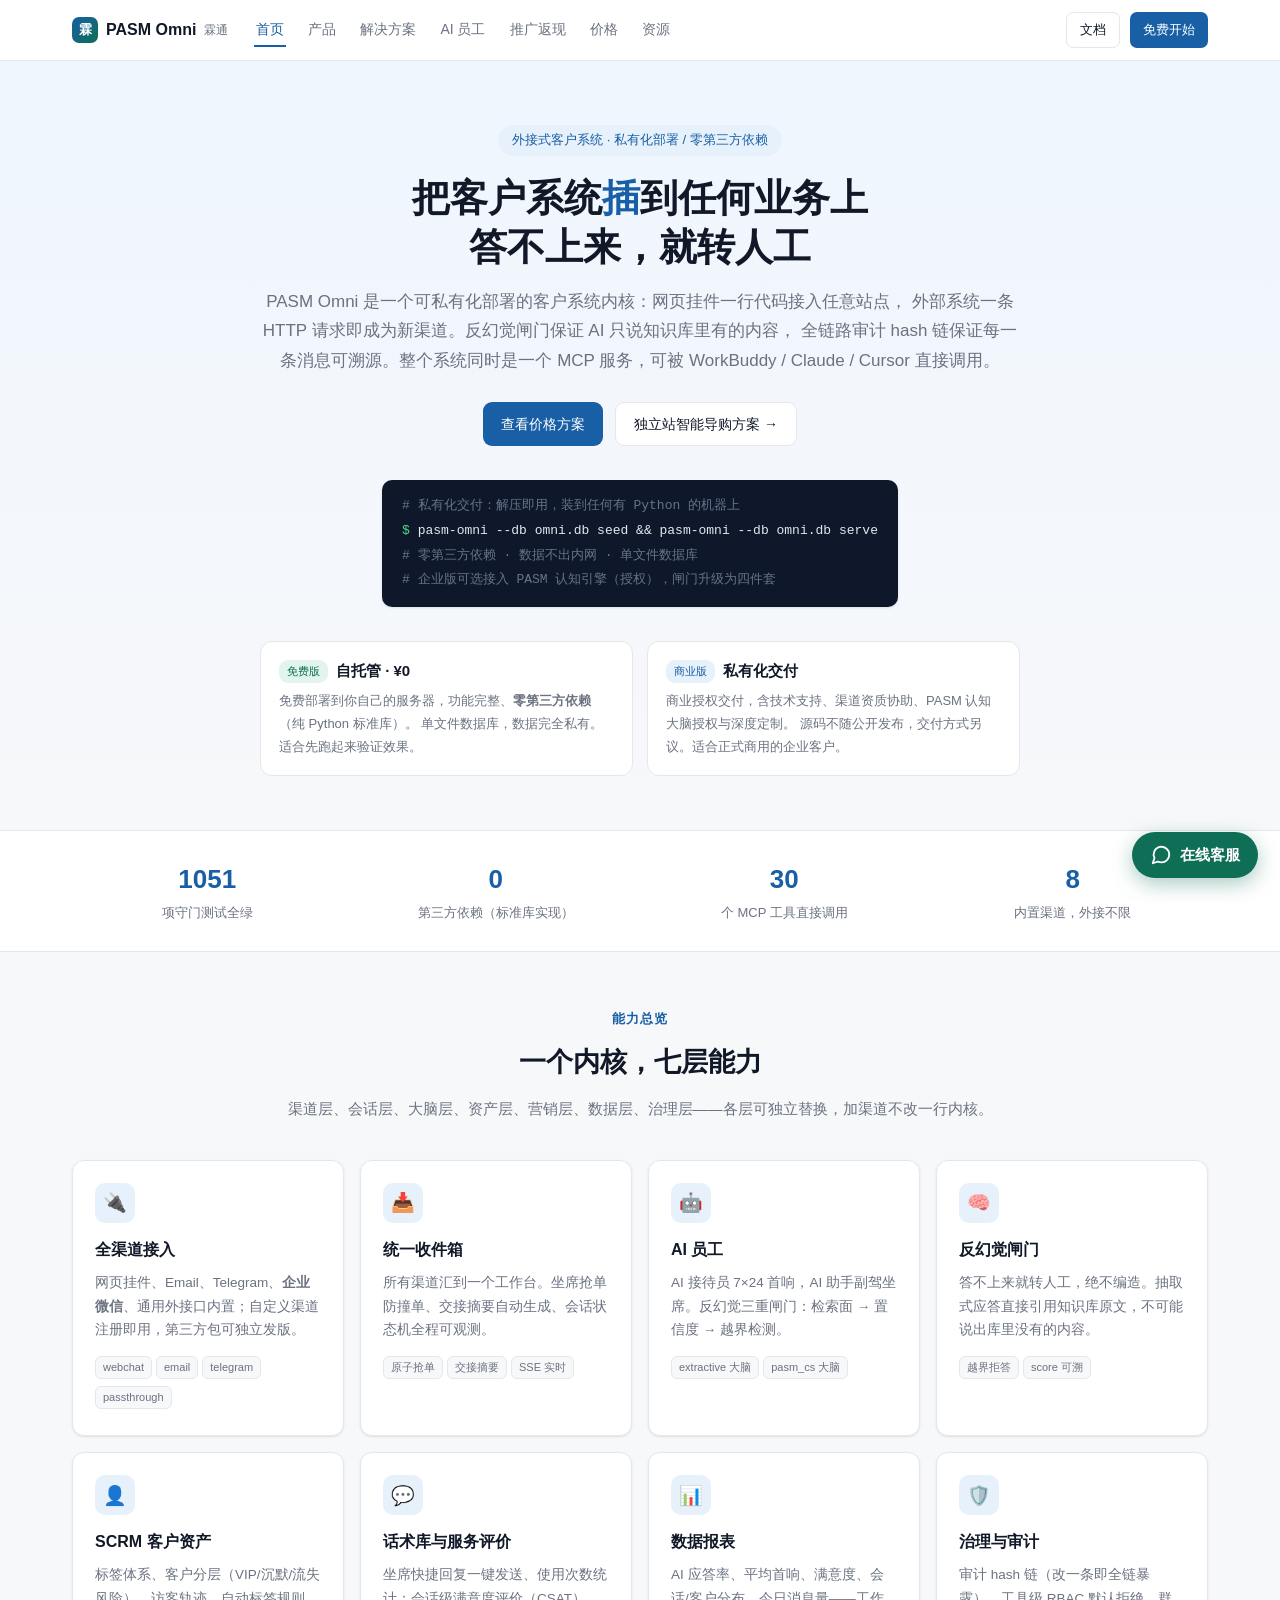
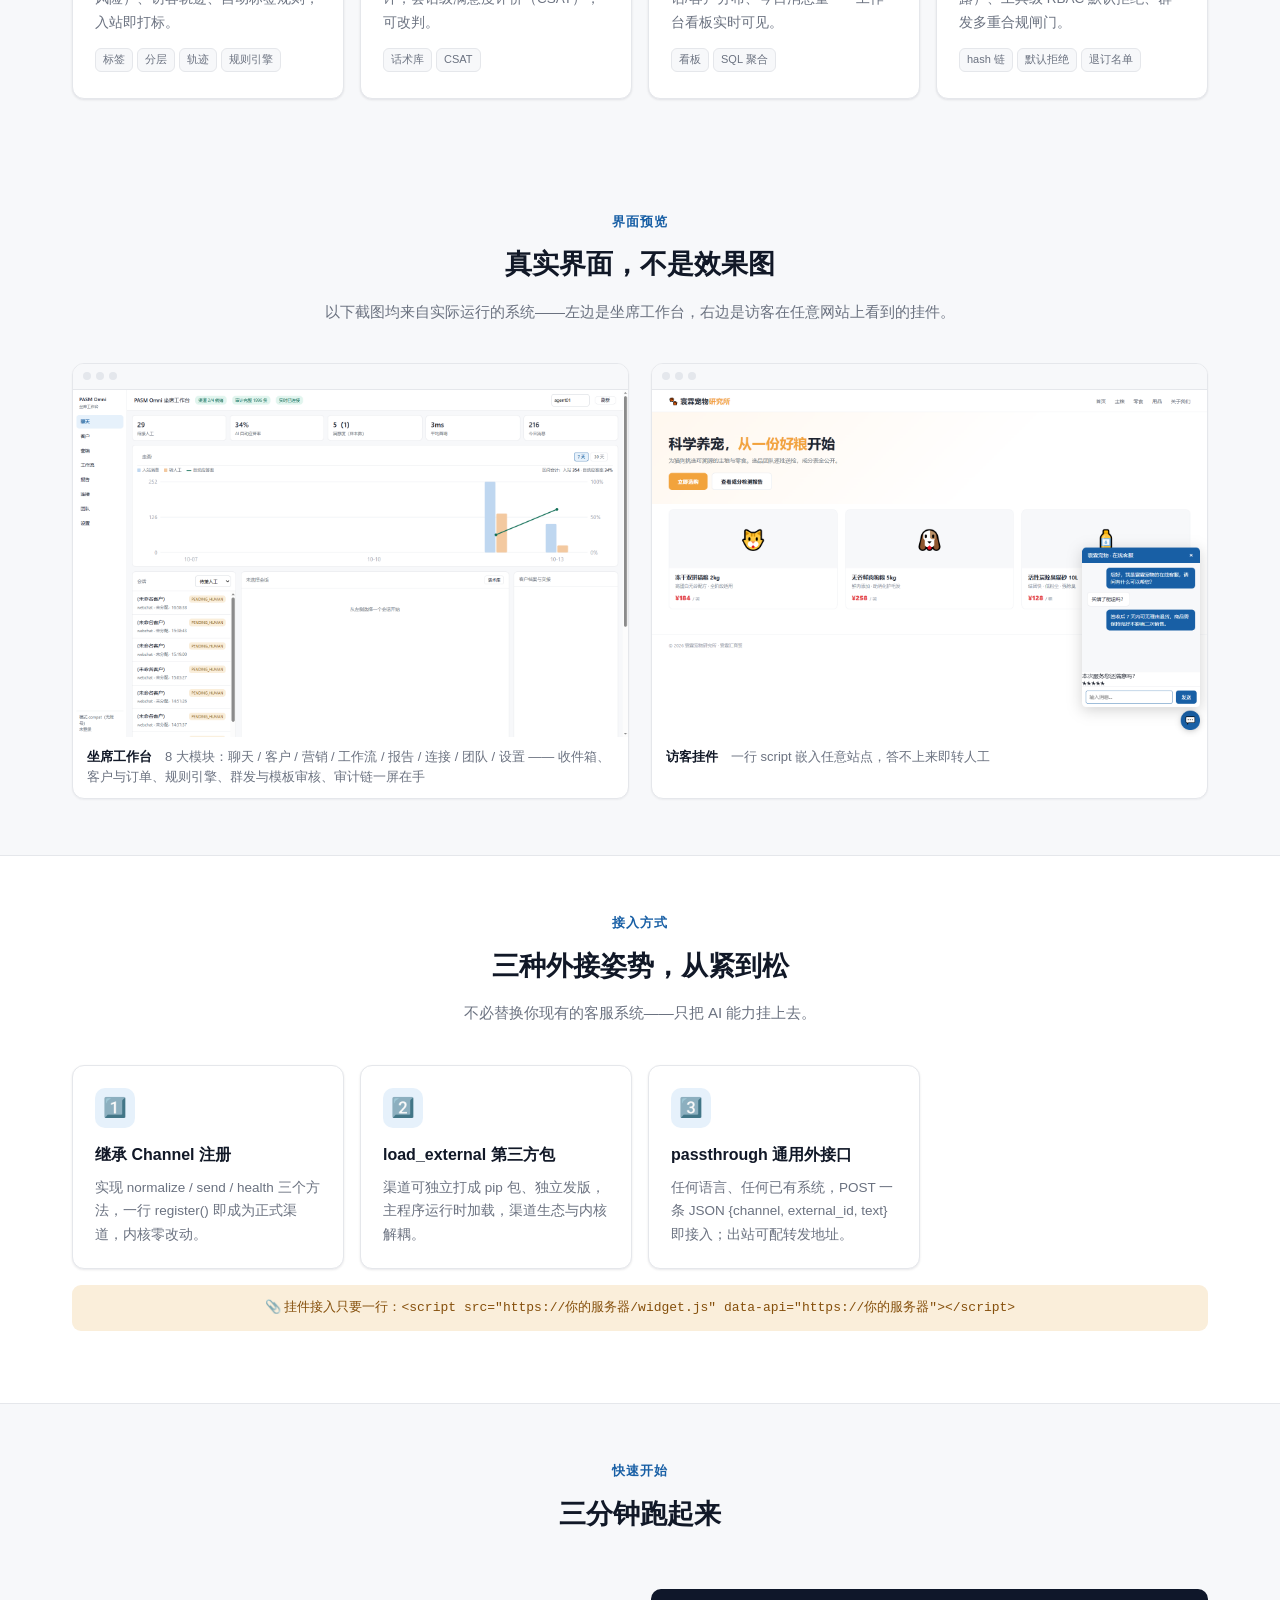
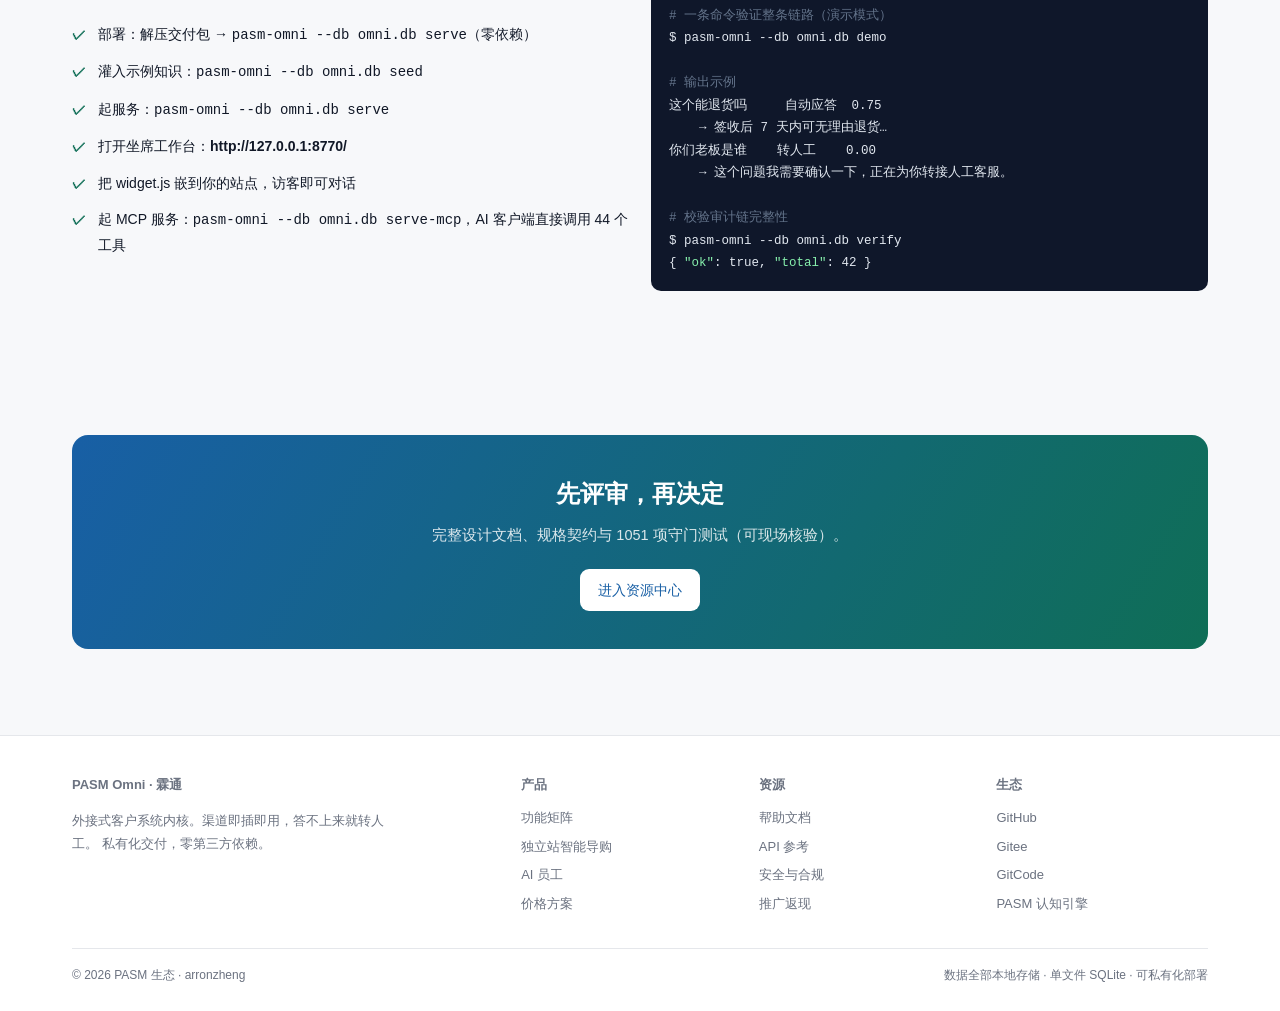
==== index.html @ be773f0b "同步站点与截图（2026-10-14 13:20）" ====
<!DOCTYPE html>
<html lang="zh-CN" data-page-node-id="w8qqHsuXGgPK2ohfjFqoZd">
<head data-page-node-id="IDcbI5Nkqi9h0H0VdPRyFh">
<meta charset="utf-8" data-page-node-id="sv8UOC8tCam1q00SYSHU8O">
<meta name="viewport" content="width=device-width,initial-scale=1" data-page-node-id="zfsBFrWWLQ3cYG1rdgAHII">
<title>PASM Omni 霖通 · 外接式客户系统 —— 渠道即插即用，答不上来就转人工</title>
<meta name="description" content="PASM Omni（霖通）是外接式客户系统内核：全渠道接入、统一收件箱、AI 员工、反幻觉闸门、SCRM 客户资产、话术库、数据报表、审计链，MCP 原生，可私有化部署。私有化交付，零第三方依赖。" data-page-node-id="zxfVqxWtEPM9A2v8tG4HxC">
<link rel="stylesheet" href="assets/site.css" data-page-node-id="OWl3e0qu2B3IXukJlZTLNH">
</head>
<body data-page-node-id="DWw7iVl6Eg1GUaUn3JlOku">

<nav class="nav" data-page-node-id="cPGhYCzOdmK8bEAkv6Fp9Z">
  <div class="wrap" data-page-node-id="N9BmppKVntz2kc2aRa4FJK">
    <a class="brand" href="index.html" data-page-node-id="So5di8SBvWu9PZ3k0DqknB"><span class="logo" data-page-node-id="IEeplBZZco4xWtl6trP7L4">霖</span>PASM Omni <small data-page-node-id="BinsbkXc18Xy50EFZtN5fa">霖通</small></a>
    <div class="nav-links" data-page-node-id="ub1ljo8di5KBAWrfqqsF9H">
      <a href="index.html" class="on" data-page-node-id="6rUBDI66581gICzHKMc7mU">首页</a>
      <a href="products.html" data-page-node-id="zHLHNxbFl29qXa5kuhc6TB">产品</a>
      <a href="solutions.html" data-page-node-id="6cbaAfh84upP2X9MeBN4F1">解决方案</a>
      <a href="ai-agents.html" data-page-node-id="ilShnPc6iaaBT4l35wAFtC">AI 员工</a>
      <a href="promotion.html" data-page-node-id="0YhAfM1vDyvaemncXPpbrn">推广返现</a>
      <a href="pricing.html" data-page-node-id="taD8O6NJEI8MmHN0HacNNW">价格</a>
      <a href="resources.html" data-page-node-id="hjUcC6u2H756vK5muX16wV">资源</a>
    </div>
    <div class="nav-cta" data-page-node-id="bF7T5CSqzHulnUTMdcZJjq">
      <a class="btn ghost sm" href="resources.html" data-page-node-id="jOT9LBbY3POclhkrCOd6z4">文档</a>
      <a class="btn sm" href="pricing.html" data-page-node-id="hXj9iChQjeNBHg1BYWi9Vh">免费开始</a>
    </div>
  </div>
</nav>

<!-- ============ HERO ============ -->
<header class="hero" data-page-node-id="qukAVn1uBSArZQCbYfeTBo">
  <div class="wrap" data-page-node-id="MRXdTkjVoOn6dYAHsJpBtV">
    <span class="kicker" data-page-node-id="UeA8KTYw5uBS65Uq2TP5qF">外接式客户系统 · 私有化部署 / 零第三方依赖</span>
    <h1 data-page-node-id="KtKYUwcQIH4ssN1xWQJcBX">把客户系统<em data-page-node-id="TPTmdG4im9GoH0vuyZKXvO">插</em>到任何业务上<br data-page-node-id="c2WgWwEJ3nEyGJHI7RfPlj">答不上来，就转人工</h1>
    <p class="sub" data-page-node-id="kZbfmGpejIZ3zDwjbH0qqd">PASM Omni 是一个可私有化部署的客户系统内核：网页挂件一行代码接入任意站点，
    外部系统一条 HTTP 请求即成为新渠道。反幻觉闸门保证 AI 只说知识库里有的内容，
    全链路审计 hash 链保证每一条消息可溯源。整个系统同时是一个 MCP 服务，可被
    WorkBuddy / Claude / Cursor 直接调用。</p>
    <div class="cta" data-page-node-id="xuf4FWT5kmSucGPmcV0PtJ">
      <a class="btn" href="pricing.html" data-page-node-id="zhchELwKUuXXZrCbKOBfdI">查看价格方案</a>
      <a class="btn ghost" href="solutions.html" data-page-node-id="iC8vrlv8Zzd2OEt0WWgy9g">独立站智能导购方案 →</a>
    </div>
    <div class="code" data-page-node-id="TOLan8FBxsPiYk5Zbf7mTe">
      <span class="c" data-page-node-id="fDQjjWjnKRQmONidXAanpB"># 私有化交付：解压即用，装到任何有 Python 的机器上</span><br data-page-node-id="sFElJH9or6Ssr2vXbPVM6K">
      <span class="g" data-page-node-id="c7eIXhaYzE3HPkYdXYimi3">$</span> pasm-omni --db omni.db seed &amp;&amp; pasm-omni --db omni.db serve<br data-page-node-id="pZG4c4bG6enhiVV4J4SK5b">
      <span class="c" data-page-node-id="yF5WmPDbDAYKwciAnPidHM"># 零第三方依赖 · 数据不出内网 · 单文件数据库</span><br data-page-node-id="7Q7Y0MHQGHS72VidCUnD8T">
      <span class="c" data-page-node-id="XuEAZ2GichffHhBDAPUAXf"># 企业版可选接入 PASM 认知引擎（授权），闸门升级为四件套</span>
    </div>

    <div class="editions" data-page-node-id="dn41stQB00F0FdUqwWFONM">
      <div class="edition" data-page-node-id="yFFqZGcXUwifpMHmrVOgqb">
        <h3 data-page-node-id="NyLSmLs4ON87Y4kQtqKZG7"><span class="pill free" data-page-node-id="3r4SLiss9Tkt8fcyK0m3j4">免费版</span>自托管 · ¥0</h3>
        <p data-page-node-id="7SzEvngWcKYp8VfMCfqMrw">免费部署到你自己的服务器，功能完整、<b data-page-node-id="ysRg3ZZgh6nZmWOEeGJZmZ">零第三方依赖</b>（纯 Python 标准库）。
        单文件数据库，数据完全私有。适合先跑起来验证效果。</p>
      </div>
      <div class="edition" data-page-node-id="oQiW3S8b4yYWe9UE81GhWt">
        <h3 data-page-node-id="Q6Ks050yvC6fDk3SZ4ajiv"><span class="pill oss" data-page-node-id="B3K7yYOTZCiBGRv3N64p2U">商业版</span>私有化交付</h3>
        <p data-page-node-id="koVJEMIl0WZg0gVKtcyFSK">商业授权交付，含技术支持、渠道资质协助、PASM 认知大脑授权与深度定制。
        源码不随公开发布，交付方式另议。适合正式商用的企业客户。</p>
      </div>
    </div>
  </div>
</header>

<!-- ============ 数据条 ============ -->
<div class="stats" data-page-node-id="22Tw3ROP0xWe7QHXl8gbhG">
  <div class="wrap" data-page-node-id="vGQcNKYviVLgDQLDGhEqsw">
    <div data-page-node-id="lYCY4Gp0DDqfr3FFEvQej7"><div class="n" data-page-node-id="ECaaDFsiVypt14SHJozntV">1051</div><div class="l" data-page-node-id="J91rXlqk6mL8lLIqAOI8Ho">项守门测试全绿</div></div>
    <div data-page-node-id="hNg3zXiuanEDFuc1r7LsIe"><div class="n" data-page-node-id="k6Jsqs9PBOsUVg6CZZdYMF">0</div><div class="l" data-page-node-id="uF23lLeq14WNopgv9WhEKk">第三方依赖（标准库实现）</div></div>
    <div data-page-node-id="YjcoiCIrp7rKEmVw00oYfW"><div class="n" data-page-node-id="c6RJ12TKzEJ2uwyAlbEegu">30</div><div class="l" data-page-node-id="4bSNCz8OAAZYpp7z96a7Lk">个 MCP 工具直接调用</div></div>
    <div data-page-node-id="jBxhEVTY603qp8KxJBxSWy"><div class="n" data-page-node-id="wGExHQqg161wCgB8ezz1DQ">8</div><div class="l" data-page-node-id="XgDG2JQHxKpl8alOb4UMUF">内置渠道，外接不限</div></div>
  </div>
</div>

<!-- ============ 能力总览 ============ -->
<section class="block" data-page-node-id="t6qsrMsrH5QHeASAiqvPy2">
  <div class="wrap" data-page-node-id="Y2ebxX2ekGcb9GFoCJnP4A">
    <div class="block-head" data-page-node-id="oyD6RYg80ab9RU1tjlM3ea">
      <div class="tag" data-page-node-id="vbkJKydkj89DwFawy7XCW9">能力总览</div>
      <h2 data-page-node-id="0GKyYPBcByhWjmXn2KwXvc">一个内核，七层能力</h2>
      <p data-page-node-id="6Mk6UuxARtD9hDpRMpqne1">渠道层、会话层、大脑层、资产层、营销层、数据层、治理层——各层可独立替换，加渠道不改一行内核。</p>
    </div>
    <div class="cards" data-page-node-id="FC40TAdJJQ32IzNT0EIoZJ">
      <div class="card" data-page-node-id="Ne6teDmk4PoZkRN8cYsqAA">
        <div class="icon" data-page-node-id="BKpYHggCQkxmghGA06UqeO">🔌</div>
        <h3 data-page-node-id="y30NFyb2cg9iaTrPPDmh43">全渠道接入</h3>
        <p data-page-node-id="nGQv89YqJPebG7sCP4J692">网页挂件、Email、Telegram、<b data-page-node-id="wgxDF8npHNwp1eqsVTl1pz">企业微信</b>、通用外接口内置；自定义渠道注册即用，第三方包可独立发版。</p>
        <div class="tags" data-page-node-id="CKe1eHqO9qn3HeyEiUnVqr"><span data-page-node-id="MzQAkdGYPCtduc7NRWePqE">webchat</span><span data-page-node-id="gZmD2GbzXhsN2P5ua4nTq8">email</span><span data-page-node-id="1Iyom1nLetcJI28cO0pQLl">telegram</span><span data-page-node-id="dzn3VNdJMbHrTRPemJYkYs">passthrough</span></div>
      </div>
      <div class="card" data-page-node-id="T17UTd0MxMqo0vFdim9WOx">
        <div class="icon" data-page-node-id="UZQ2a4dES0dWYEjuYp1V1q">📥</div>
        <h3 data-page-node-id="8P07luLemCNF6O42iD5zYy">统一收件箱</h3>
        <p data-page-node-id="Ffe0jgjXHoVa1oJwlgrbGX">所有渠道汇到一个工作台。坐席抢单防撞单、交接摘要自动生成、会话状态机全程可观测。</p>
        <div class="tags" data-page-node-id="F3oTto6u7JGPAEiJsgE9oU"><span data-page-node-id="UXTa2ANAaywVsByOCiwaCv">原子抢单</span><span data-page-node-id="dI2QAKc9Vtu2p22fKrxo1K">交接摘要</span><span data-page-node-id="legrrmbxLkUZP4c7rDFm0y">SSE 实时</span></div>
      </div>
      <div class="card" data-page-node-id="1WHRKzv9nPMm9VImZ8ii7J">
        <div class="icon" data-page-node-id="8iVDvxDTCD4bYLC5ukDVua">🤖</div>
        <h3 data-page-node-id="NuD6JBPprYvNwZpYps5Xqz">AI 员工</h3>
        <p data-page-node-id="RmLhOJZBzEbVEI5VjylSYR">AI 接待员 7×24 首响，AI 助手副驾坐席。反幻觉三重闸门：检索面 → 置信度 → 越界检测。</p>
        <div class="tags" data-page-node-id="tyB7uorJZbGtB4ghTDTQ8N"><span data-page-node-id="GUrSU7m7BYZEazgC2e4vIu">extractive 大脑</span><span data-page-node-id="eymNrS464KFsigGaYYRF9B">pasm_cs 大脑</span></div>
      </div>
      <div class="card" data-page-node-id="0R0sfwDHEO3v78u8bBYaVr">
        <div class="icon" data-page-node-id="7xcuCKYWkTrRomeexY85c3">🧠</div>
        <h3 data-page-node-id="YRNUCrhi0vaEC5bW34FUQm">反幻觉闸门</h3>
        <p data-page-node-id="HylnoABYATaAHApHrh4C4y">答不上来就转人工，绝不编造。抽取式应答直接引用知识库原文，不可能说出库里没有的内容。</p>
        <div class="tags" data-page-node-id="AUG5xgC5bX66WHMmmVGlbC"><span data-page-node-id="xMCR0DXZOpUZmETD8BjD5r">越界拒答</span><span data-page-node-id="lhdjZaG06p0Afn7Tt3TSRT">score 可溯</span></div>
      </div>
      <div class="card" data-page-node-id="4NxVP7dcBBraJ2wvrK3ZQ0">
        <div class="icon" data-page-node-id="SQHptyvgHsUHUAAAFNrhu0">👤</div>
        <h3 data-page-node-id="xFCdXbzf5dEKxPdVgMiyZV">SCRM 客户资产</h3>
        <p data-page-node-id="kLwKkCYmUApD04Zj9114Np">标签体系、客户分层（VIP/沉默/流失风险）、访客轨迹、自动标签规则，入站即打标。</p>
        <div class="tags" data-page-node-id="EqT8ZQqMORVSvHURxocwae"><span data-page-node-id="NCpD1BnhP70U6JNHtqkzYa">标签</span><span data-page-node-id="avSnnqTzO3wSFv6vtODLxC">分层</span><span data-page-node-id="CQvH2ZJu4hoU27qumUjdqr">轨迹</span><span data-page-node-id="z4iFSDzrWS8dJBFIeXI4WC">规则引擎</span></div>
      </div>
      <div class="card" data-page-node-id="gjOOEvndoCIHbnbYiJ5QG9">
        <div class="icon" data-page-node-id="1m36xrFFyljrhBskahLfP5">💬</div>
        <h3 data-page-node-id="MrN2rkFdm4igHmHQOn1h97">话术库与服务评价</h3>
        <p data-page-node-id="kKDyCIpOHmu5hoBeoDln3L">坐席快捷回复一键发送、使用次数统计；会话级满意度评价（CSAT），可改判。</p>
        <div class="tags" data-page-node-id="V6u3lNxvhzd7RKO27dS9N7"><span data-page-node-id="ORCAp7kZUEK86TEJvnoexE">话术库</span><span data-page-node-id="DC1872IODO9LhDk1fGBHGE">CSAT</span></div>
      </div>
      <div class="card" data-page-node-id="6gTTUGpDmmRmlYijAFnA6W">
        <div class="icon" data-page-node-id="8fIP3E9OLnEAEwE5FP3ZIc">📊</div>
        <h3 data-page-node-id="8FQFgxICp4LZ5zXAjxbRck">数据报表</h3>
        <p data-page-node-id="gQ7iH08pZJDBNf587lP7N5">AI 应答率、平均首响、满意度、会话/客户分布、今日消息量——工作台看板实时可见。</p>
        <div class="tags" data-page-node-id="wmBoEg6zUL1BH6V0VYST1J"><span data-page-node-id="5ejLAlPY6lxuHNlV7eyeFK">看板</span><span data-page-node-id="F7GqhM5nBNi8n4G2ifAkCJ">SQL 聚合</span></div>
      </div>
      <div class="card" data-page-node-id="h7prQieTrEI0rMFNkUqav4">
        <div class="icon" data-page-node-id="HAnTXG8ssvE99SqvyCN7Dt">🛡️</div>
        <h3 data-page-node-id="Hy2WnVIDH6jcK2wS3oEgF0">治理与审计</h3>
        <p data-page-node-id="E1CZMiYcdB8PO10mch2Kzj">审计 hash 链（改一条即全链暴露）、工具级 RBAC 默认拒绝、群发多重合规闸门。</p>
        <div class="tags" data-page-node-id="MYdIuEelZ5QkOnhneG6IsB"><span data-page-node-id="Md7gOKFwKduVGcpkT0p97u">hash 链</span><span data-page-node-id="zn4jCEfOKZTl2a3vRwfdBx">默认拒绝</span><span data-page-node-id="OzTDj0DTebfi3qfKE6GY2C">退订名单</span></div>
      </div>
    </div>
  </div>
</section>

<!-- ============ 界面预览 ============ -->
<section class="block" data-page-node-id="779XoCz86G8J0oXgam7TJL">
  <div class="wrap" data-page-node-id="XZIBASlWdv9P9JXIpnyNOW">
    <div class="block-head" data-page-node-id="V2fxXE4D6FTh0BiEjSmhYL">
      <div class="tag" data-page-node-id="yvsGGQU2XnDF8uc5WM0HW2">界面预览</div>
      <h2 data-page-node-id="BjVfMYxPGWBnl2gEmU9yOc">真实界面，不是效果图</h2>
      <p data-page-node-id="Wx3wHtuyPwIaLVOApn5Du8">以下截图均来自实际运行的系统——左边是坐席工作台，右边是访客在任意网站上看到的挂件。</p>
    </div>
    <div class="shots" data-page-node-id="GxeFs5Q7uzr8ds2hkM5TuD">
      <figure class="shot" data-page-node-id="F4AMJnRJptcBNOABNpvm6w">
        <div class="bar" data-page-node-id="PLaBhoxsxyrjnQ9TehyiOH"><i data-page-node-id="vNfKIpKKRoTPULh4uDDOYt"></i><i data-page-node-id="9cipGubc8VJy4OJLap97Ip"></i><i data-page-node-id="M8VoNyPeOiIpj6I0HYPHk7"></i></div>
        <img src="screenshots/console-workbench.png" alt="PASM Omni 运营工作台" loading="lazy" data-page-node-id="OF5S82xJKqNIIkN376BHkX">
        <figcaption data-page-node-id="R1EQoHlZGKlEtx3AbPZLsD"><b data-page-node-id="9hBxBmRqbaJYSVk4MWMDND">坐席工作台</b>　8 大模块：聊天 / 客户 / 营销 / 工作流 / 报告 / 连接 / 团队 / 设置 —— 收件箱、客户与订单、规则引擎、群发与模板审核、审计链一屏在手</figcaption>
      </figure>
      <figure class="shot" data-page-node-id="s34obEy8YvxBODfJDLLeNK">
        <div class="bar" data-page-node-id="pyCBMRgsVA4CPZvQQfjFzl"><i data-page-node-id="pyZOkqH4XEVv3ljGcqe3Lx"></i><i data-page-node-id="2A0vYAmHZFofk1GOdRa3J4"></i><i data-page-node-id="cRWuGEff3Q0groISmbNJA6"></i></div>
        <img src="screenshots/widget-chat.png" alt="网页挂件访客对话" loading="lazy" data-page-node-id="2A4OfeFKS3lZsSixNCUY8P">
        <figcaption data-page-node-id="dC1ZUEPmqJIqCWOknvyvnb"><b data-page-node-id="V5iIoU6jqWlfBHwHc1KITm">访客挂件</b>　一行 script 嵌入任意站点，答不上来即转人工</figcaption>
      </figure>
    </div>
  </div>
</section>

<!-- ============ 接入方式 ============ -->
<section class="block alt" data-page-node-id="106Pr14Y2NlTpdavZ3At8s">
  <div class="wrap" data-page-node-id="bTYDkzAVrMhYnGRB6nBftV">
    <div class="block-head" data-page-node-id="nMs9WLPhmu1qoECczLLheH">
      <div class="tag" data-page-node-id="hB1ocUCklwKIb0ozGt3C7t">接入方式</div>
      <h2 data-page-node-id="cC6UJBcWERDpVMsD5U11Mb">三种外接姿势，从紧到松</h2>
      <p data-page-node-id="jorHF1SrjINIf8ESmgcJoS">不必替换你现有的客服系统——只把 AI 能力挂上去。</p>
    </div>
    <div class="cards" data-page-node-id="cNgCgNqKZIuupA2jkmwBUV">
      <div class="card" data-page-node-id="efW8WnpDAL6LLRxj6enMd2">
        <div class="icon" data-page-node-id="s2zlngdT2ggVNTS6lSP3ML">1️⃣</div>
        <h3 data-page-node-id="VG6EeAmf4hlw9HHt6gfEhL">继承 Channel 注册</h3>
        <p data-page-node-id="1hsCHVejF3hStkrTJRxPCE">实现 normalize / send / health 三个方法，一行 register() 即成为正式渠道，内核零改动。</p>
      </div>
      <div class="card" data-page-node-id="GAdUd1KStD7W7ZlG9XeEe6">
        <div class="icon" data-page-node-id="4DJig0DtlmoljcihXrAEUZ">2️⃣</div>
        <h3 data-page-node-id="3zfyOxBiVzvlW5mn02Bj4y">load_external 第三方包</h3>
        <p data-page-node-id="ODLu0BBgVVqOVVtbfEzqv5">渠道可独立打成 pip 包、独立发版，主程序运行时加载，渠道生态与内核解耦。</p>
      </div>
      <div class="card" data-page-node-id="xXEC7adufHiCqkPyTFjO31">
        <div class="icon" data-page-node-id="HOigdixBAvHahvmAU6BTJY">3️⃣</div>
        <h3 data-page-node-id="D4GA0WkG2To1jiwILWQxbK">passthrough 通用外接口</h3>
        <p data-page-node-id="uiCwHe7VJbuAQ0lWqh2wow">任何语言、任何已有系统，POST 一条 JSON {channel, external_id, text} 即接入；出站可配转发地址。</p>
      </div>
    </div>
    <div class="note center mt20" data-page-node-id="hTlMcGgadtWRyPA07KEt84">
      📎 挂件接入只要一行：<code data-page-node-id="efzgFzLqTl3OLGsnjOkUHL">&lt;script src="https://你的服务器/widget.js" data-api="https://你的服务器"&gt;&lt;/script&gt;</code>
    </div>
  </div>
</section>

<!-- ============ 快速开始 ============ -->
<section class="block" data-page-node-id="VaTId72yyLs7FEUD6HYko4">
  <div class="wrap" data-page-node-id="QQCNih84Gif7zC23tfLH6U">
    <div class="block-head" data-page-node-id="8zk7z5oRRtGRWiQA4JD3lR">
      <div class="tag" data-page-node-id="fygaDo2ucybBDEK0D0Av0G">快速开始</div>
      <h2 data-page-node-id="CAdIWBcnSOyb9lHn5F9HLi">三分钟跑起来</h2>
    </div>
    <div class="grid2" data-page-node-id="2VGgSrQp6DD85cRsJjGR5h">
      <div data-page-node-id="Xe1IcYCFydnZeIgsfXlwmM">
        <ul class="check-list" data-page-node-id="s7OZDeW8aorX18DgRm640h">
          <li data-page-node-id="unh25teXF8pUQHgzbnoyCo">部署：解压交付包 → <code data-page-node-id="rXycbMGrhM2mtf7qBBoBKt">pasm-omni --db omni.db serve</code>（零依赖）</li>
          <li data-page-node-id="Xx0US3gOBvmNYVQZQOC8XM">灌入示例知识：<code data-page-node-id="5jkXtnY7gMx3GonnEffd24">pasm-omni --db omni.db seed</code></li>
          <li data-page-node-id="ZszA6muGyDby5NGE8WvVHz">起服务：<code data-page-node-id="knoiPtGhtunrewwDOdo4dF">pasm-omni --db omni.db serve</code></li>
          <li data-page-node-id="VSA9twEwiKbgWU9NKEOQVd">打开坐席工作台：<b data-page-node-id="phK2af1r6vDYmnkHs80fDx">http://127.0.0.1:8770/</b></li>
          <li data-page-node-id="MfRBhC8wLsyyCMSVnwepTa">把 widget.js 嵌到你的站点，访客即可对话</li>
          <li data-page-node-id="oNqNuUWd9WNw7E9MjWvNQe">起 MCP 服务：<code data-page-node-id="iWNUBM0dgY30EzMpkL6gY9">pasm-omni --db omni.db serve-mcp</code>，AI 客户端直接调用 44 个工具</li>
        </ul>
      </div>
      <pre class="code" data-page-node-id="O0VchAAmqh9S8zkc9aZ6PR"><span class="cm" data-page-node-id="zBdzLx0bUGMiPTQrynlK3i"># 一条命令验证整条链路（演示模式）</span>
<span class="g" data-page-node-id="Pss6HGEGj5TlYtf2J0PjnG">$</span> pasm-omni --db omni.db demo

<span class="cm" data-page-node-id="yq4AXcRcFTmQXorExsgOc2"># 输出示例</span>
这个能退货吗     自动应答  0.75
    → 签收后 7 天内可无理由退货…
你们老板是谁    转人工    0.00
    → 这个问题我需要确认一下，正在为你转接人工客服。

<span class="cm" data-page-node-id="qVYl08hRKg2M3oqCkZcInT"># 校验审计链完整性</span>
<span class="g" data-page-node-id="h18GUDhaqxeHxLCfDsyLCK">$</span> pasm-omni --db omni.db verify
{ <span class="st" data-page-node-id="v8nIxcf59ZUirmkh7rO9bK">"ok"</span>: true, <span class="st" data-page-node-id="1LAgOHfkvzJRc6aV3eI8qj">"total"</span>: 42 }</pre>
    </div>
  </div>
</section>

<!-- ============ CTA ============ -->
<section class="block" data-page-node-id="JVkmNzx2AkvlltkC7UelhY">
  <div class="wrap" data-page-node-id="Qc84GFFPhCuVliylYa9rNX">
    <div class="cta-bar" data-page-node-id="SgY0csloDUkKRMnx6oI3Dr">
      <h2 data-page-node-id="1gudgSepnokl4I2l0PRvTx">先评审，再决定</h2>
      <p data-page-node-id="DDiq28bOrAtzY59lZsFqxW">完整设计文档、规格契约与 1051 项守门测试（可现场核验）。</p>
      <a class="btn" href="resources.html" data-page-node-id="4ntRL2gmgMJsvFYhnYL0sX">进入资源中心</a>
    </div>
  </div>
</section>

<footer data-page-node-id="BtnFUaaSBxmIGQeZSRjriU">
  <div class="wrap" data-page-node-id="vZYqReOqJ0OWl6yml5NYsA">
    <div class="cols" data-page-node-id="0p60uQiVMJUxE5s8lLFj1A">
      <div data-page-node-id="rjEpsc96nWK77SIe1rEpdc">
        <h4 data-page-node-id="vXxkHfy9XF03Bk4Www2Nl9">PASM Omni · 霖通</h4>
        <p class="about" data-page-node-id="iUACwlAHMSsBOUkAjmJ5V4">外接式客户系统内核。渠道即插即用，答不上来就转人工。
        私有化交付，零第三方依赖。</p>
      </div>
      <div data-page-node-id="CBEzfbkfwaOj6k8Ij4eFkh">
        <h4 data-page-node-id="8pDcG8ohWxrY7D6nhM0Txe">产品</h4>
        <ul data-page-node-id="NRLSf2Vt5k7ECS3BtWjEBP">
          <li data-page-node-id="p3Jpyd5dh1YyBD1a6TwNLE"><a href="products.html" data-page-node-id="M1Ez86i0ZBGEAylArpk9as">功能矩阵</a></li>
          <li data-page-node-id="FyLVCfHH15ddDD9go1jjeH"><a href="solutions.html" data-page-node-id="PECxHSA3TMPH1722FZqqrk">独立站智能导购</a></li>
          <li data-page-node-id="qUKt7CL5m2l6xDBh1lD9QC"><a href="ai-agents.html" data-page-node-id="D3D78zxK2spGFFv6cn8eJw">AI 员工</a></li>
          <li data-page-node-id="jfvslbw84OhSRJwQOPwgfD"><a href="pricing.html" data-page-node-id="rwT35ZlHGTLk6S5JMTQG8o">价格方案</a></li>
        </ul>
      </div>
      <div data-page-node-id="VfCYdp5uh6bVZ155oGMAhD">
        <h4 data-page-node-id="dTTaj97pcVDtYjdDUcGI74">资源</h4>
        <ul data-page-node-id="uABl1HxckYKBhdWiFwziVp">
          <li data-page-node-id="3sv2iwbFtoaVWCgjByfKyo"><a href="resources.html" data-page-node-id="CwgnJsSBi4oLp0K2GwhQEm">帮助文档</a></li>
          <li data-page-node-id="VJ2EfxbrmYUydCyC7xz6oh"><a href="resources.html#api" data-page-node-id="ae5cGCKO1oejofjY3J1l8Y">API 参考</a></li>
          <li data-page-node-id="2D7bOUrftTCyuBZu8rehr9"><a href="resources.html#security" data-page-node-id="2FfikZXmo0n1F4Jhi5iL6T">安全与合规</a></li>
          <li data-page-node-id="EYnP6EhezGrpmY5hVmHKEE"><a href="promotion.html" data-page-node-id="vHy0Ray1AbmvlVTnfrO3mn">推广返现</a></li>
        </ul>
      </div>
      <div data-page-node-id="nFIUoXKWcfc2ywVFCgzGLo">
        <h4 data-page-node-id="fniCSLEf9lu92rk6CunZlg">生态</h4>
        <ul data-page-node-id="Lh8ATncZhlANmw3QwEqSdz">
          <li data-page-node-id="CapCZx5gVFW7R88YqgdUg6"><a href="https://github.com/arronJack/pasm-omni" target="_blank" rel="noopener" data-page-node-id="PFxA64RUAzP5Y55oxeaOKd">GitHub</a></li>
          <li data-page-node-id="5ENIxbu8Qzf0RsVAlFFJBw"><a href="https://gitee.com/arronzheng/pasm-omni" target="_blank" rel="noopener" data-page-node-id="ca4CtUOgFgeAI7YDctmrJd">Gitee</a></li>
          <li data-page-node-id="sJi2swgmYU2uBAu9h9PdYa"><a href="https://gitcode.com/arronzheng/pasm-omni" target="_blank" rel="noopener" data-page-node-id="yaEETbCMhH2Z2zSiFhDdb8">GitCode</a></li>
          <li data-page-node-id="mRJq231ll2ocoe7EzinNjI"><a href="ai-agents.html#pasm" data-page-node-id="FlIim3oEwSrtsG6BrkH14J">PASM 认知引擎</a></li>
        </ul>
      </div>
    </div>
    <div class="copy" data-page-node-id="itLfs52yEj9LY0yiEssk6Z">
      <span data-page-node-id="GmHxFcLhzQgO72FMwDmHhz">© 2026 PASM 生态 · arronzheng</span>
      <span data-page-node-id="Zn8Wv6Vqi7AnLGgHLQObYY">数据全部本地存储 · 单文件 SQLite · 可私有化部署</span>
    </div>
  </div>
</footer>


<!-- PASM Omni 客服接入挂件（打开即聊，参考 SaleSmartly 浮动客服） -->
<div id="pasmCsWidget">
  <div id="pasmCsPanel" class="pasm-cs-panel" hidden>
    <div class="pasm-cs-head">
      <div>
        <div class="pasm-cs-title">PASM Omni &middot; 在线客服</div>
        <div class="pasm-cs-sub2" id="pasmCsMode">演示模式</div>
      </div>
      <button id="pasmCsClose" class="pasm-cs-x" aria-label="关闭">&times;</button>
    </div>
    <div class="pasm-cs-chat" id="pasmCsMsgs"></div>
    <div class="pasm-cs-quick" id="pasmCsQuick"></div>
    <div class="pasm-cs-inputrow">
      <input id="pasmCsText" type="text" placeholder="输入消息，回车发送&hellip;" autocomplete="off">
      <button id="pasmCsSend">发送</button>
    </div>
    <div class="pasm-cs-foot">由 PASM Omni 霖通驱动 &middot; 私有化部署</div>
  </div>
  <button id="pasmCsBtn" class="pasm-cs-btn" aria-label="在线客服">
    <svg viewBox="0 0 24 24" width="22" height="22" fill="none" stroke="currentColor" stroke-width="2" stroke-linecap="round" stroke-linejoin="round"><path d="M21 11.5a8.38 8.38 0 0 1-8.5 8.5 8.5 8.5 0 0 1-3.8-.9L3 21l1.9-5.7A8.5 8.5 0 1 1 21 11.5z"/></svg>
    <span>在线客服</span>
  </button>
</div>
<style>
  #pasmCsWidget{position:fixed;right:22px;bottom:22px;z-index:9999;font-family:-apple-system,BlinkMacSystemFont,"Segoe UI","PingFang SC","Microsoft YaHei",sans-serif}
  .pasm-cs-btn{display:flex;align-items:center;gap:8px;background:#0F6E56;color:#fff;border:none;border-radius:28px;padding:12px 18px;font-size:15px;font-weight:600;cursor:pointer;box-shadow:0 6px 20px rgba(15,110,86,.35);transition:transform .15s,box-shadow .15s}
  .pasm-cs-btn:hover{transform:translateY(-2px);box-shadow:0 10px 26px rgba(15,110,86,.45)}
  .pasm-cs-panel{position:absolute;right:0;bottom:66px;width:344px;max-width:92vw;height:470px;max-height:78vh;display:flex;flex-direction:column;background:#fff;border:1px solid #e6e8eb;border-radius:16px;box-shadow:0 16px 48px rgba(17,24,39,.18);overflow:hidden}
  .pasm-cs-head{display:flex;align-items:center;justify-content:space-between;padding:12px 16px;background:#0F6E56;color:#fff}
  .pasm-cs-title{font-weight:700;font-size:15px}
  .pasm-cs-sub2{font-size:11px;opacity:.85;margin-top:2px}
  .pasm-cs-x{background:none;border:none;color:#fff;font-size:22px;line-height:1;cursor:pointer}
  .pasm-cs-chat{flex:1;overflow-y:auto;padding:14px;background:#f7f8f9;display:flex;flex-direction:column;gap:10px}
  .pcs-b{max-width:82%;padding:9px 12px;border-radius:12px;font-size:14px;line-height:1.55;white-space:pre-wrap;word-break:break-word}
  .pcs-c{align-self:flex-end;background:#0F6E56;color:#fff;border-bottom-right-radius:4px}
  .pcs-a{align-self:flex-start;background:#fff;border:1px solid #e5e7eb;border-bottom-left-radius:4px}
  .pcs-s{align-self:center;font-size:11px;color:#8a929c;background:#eef0f2;padding:4px 10px;border-radius:10px}
  .pcs-typing{align-self:flex-start;font-size:12px;color:#8a929c;padding:4px 10px}
  .pasm-cs-quick{display:flex;flex-wrap:wrap;gap:6px;padding:10px 12px 0;border-top:1px solid #f0f1f3;background:#fff}
  .pasm-cs-quick button{border:1px solid #d7e3dd;background:#f3f6f5;color:#0F6E56;border-radius:14px;padding:5px 10px;font-size:12px;cursor:pointer}
  .pasm-cs-quick button:hover{background:#e3efe9}
  .pasm-cs-inputrow{display:flex;gap:8px;padding:10px 12px;background:#fff}
  .pasm-cs-inputrow input{flex:1;border:1px solid #d1d5db;border-radius:8px;padding:8px 10px;font-size:14px;font-family:inherit;outline:none}
  .pasm-cs-inputrow input:focus{border-color:#0F6E56}
  .pasm-cs-inputrow button{background:#0F6E56;color:#fff;border:none;border-radius:8px;padding:0 16px;font-size:14px;cursor:pointer;white-space:nowrap}
  .pasm-cs-inputrow button:disabled{background:#b0b7c3;cursor:not-allowed}
  .pasm-cs-foot{padding:0 12px 10px;font-size:11px;color:#aab0b8;background:#fff;text-align:center}
  [hidden]{display:none!important}
  @media(max-width:520px){#pasmCsWidget{right:14px;bottom:14px}.pasm-cs-panel{width:300px;height:420px}}
</style>
<script>
(function () {
  // ===== 接入配置：部署 pasm-omni 服务后，把地址填在这里即变为真实客服 =====
  var PASM_API = ""; // 例如 "https://omni.example.com"（留空 = 演示模式）
  var btn = document.getElementById("pasmCsBtn"),
      panel = document.getElementById("pasmCsPanel"),
      x = document.getElementById("pasmCsClose"),
      box = document.getElementById("pasmCsMsgs"),
      quick = document.getElementById("pasmCsQuick"),
      input = document.getElementById("pasmCsText"),
      send = document.getElementById("pasmCsSend"),
      mode = document.getElementById("pasmCsMode");
  if (!btn) return;

  // 访客身份：localStorage 记住，避免每次刷新都是新客户
  var KEY = "pasm_omni_visitor";
  var visitor;
  try { visitor = JSON.parse(localStorage.getItem(KEY) || "null"); } catch (e) {}
  if (!visitor) {
    visitor = { id: "v" + Math.random().toString(36).slice(2, 10) + Date.now().toString(36).slice(-4) };
    try { localStorage.setItem(KEY, JSON.stringify(visitor)); } catch (e) {}
  }

  var sending = false, greeted = false;

  function esc(s) {
    return String(s == null ? "" : s).replace(/[&<>"]/g, function (c) {
      return { "&": "&amp;", "<": "&lt;", ">": "&gt;", '"': "&quot;" }[c];
    });
  }
  function bubble(text, who) {
    var d = document.createElement("div");
    d.className = "pcs-b pcs-" + who;
    d.textContent = text;
    box.appendChild(d);
    box.scrollTop = 1e9;
    return d;
  }
  function notice(text) {
    var d = document.createElement("div");
    d.className = "pcs-s";
    d.textContent = text;
    box.appendChild(d);
    box.scrollTop = 1e9;
  }
  function typingOn() {
    var d = document.createElement("div");
    d.className = "pcs-typing";
    d.textContent = "对方正在输入…";
    box.appendChild(d);
    box.scrollTop = 1e9;
    return d;
  }

  // ===== 常见问题快选 =====
  var QUICK = [
    "价格是多少？",
    "支持哪些渠道？",
    "怎么私有化部署？",
    "AI 会不会乱答？",
    "转人工"
  ];
  QUICK.forEach(function (q) {
    var b = document.createElement("button");
    b.textContent = q;
    b.onclick = function () { input.value = q; doSend(); };
    quick.appendChild(b);
  });

  // ===== 演示模式 FAQ（本地应答，不经过网络；真实模式由服务端大脑应答） =====
  var FAQ = [
    { k: ["价格", "多少钱", "费用", "收费", "版本"], a: "PASM Omni 价格：\n· 免费版（自托管）¥0\n· 团队版 ¥148/年\n· 企业版 ¥1,880/年\n详见价格页：<a href='pricing.html' style='color:#0F6E56'>pricing.html</a>（当前为演示模式，配置 API 地址后由真实系统应答）" },
    { k: ["渠道", "接入", "微信", "企微", "飞书", "钉钉", "telegram", "email", "line"], a: "内置 9 个渠道：webchat 网页挂件、Email、Telegram、Passthrough、企业微信、微信客服、Line、飞书、钉钉。挂件一行 <script> 即可嵌入任何站点，访客打开就能聊。" },
    { k: ["部署", "私有化", "安装", "自托管", "依赖"], a: "纯 Python 标准库实现（sqlite3/http.server/hashlib/json），Python 3.11+ 即可运行，SQLite 单文件存储，数据不出自己的机器。\n启动：python -m pasm_omni.cli serve --port 8770" },
    { k: ["乱答", "幻觉", "准确", "靠谱", "答错"], a: "两层保险：① 反幻觉相关性闸门——知识库够不着就明说答不上来，不编造；② 确定性规则引擎——关键词/条件命中的答复不经过大模型，不可能幻觉。" },
    { k: ["人工", "转人工", "坐席"], a: "演示模式无法真正转人工。真实部署后：识别到客诉/高危/规则命中即自动转人工，坐席在工作台接管，会话全程留痕。" },
    { k: ["试用", "测试", "demo"], a: "可以。免费版支持完整自托管；需要实施服务或定制可联系我们（页面底部有联系方式）。" }
  ];

  function demoAnswer(text) {
    var t = text.toLowerCase();
    for (var i = 0; i < FAQ.length; i++) {
      for (var j = 0; j < FAQ[i].k.length; j++) {
        if (t.indexOf(FAQ[i].k[j]) >= 0) return FAQ[i].a;
      }
    }
    return "这里是演示应答 🦉\n真实部署后，这个问题会由 PASM Omni 的客服系统回答：先查知识库（反幻觉闸门把关），答不上来会转人工。\n想了解价格、渠道或部署方式，可以点下面的常见问题。";
  }

  function doSend() {
    var text = (input.value || "").trim();
    if (!text || sending) return;
    sending = true;
    send.disabled = true;
    bubble(text, "c");
    input.value = "";
    var tp = typingOn();

    function done() {
      if (tp && tp.parentNode) tp.parentNode.removeChild(tp);
      sending = false;
      send.disabled = false;
      input.focus();
    }

    if (PASM_API) {
      // ===== 真实模式：与官方 widget.js 同协议 =====
      fetch(PASM_API + "/api/chat", {
        method: "POST",
        headers: { "Content-Type": "application/json" },
        body: JSON.stringify({ channel: "webchat", external_id: visitor.id, text: text })
      }).then(function (r) { return r.json(); }).then(function (r) {
        done();
        if (r && r.reply) {
          bubble(r.reply, "a");
          if (r.action === "handoff") notice("已转人工，坐席稍后回复");
        } else if (r && r.error) {
          notice("发送失败：" + r.error);
        } else {
          notice("服务未返回应答，请稍后重试");
        }
      }).catch(function () {
        done();
        notice("网络异常：服务暂不可达（演示模式下仅本地应答）");
      });
    } else {
      // ===== 演示模式：本地 FAQ =====
      setTimeout(function () {
        done();
        var a = demoAnswer(text);
        var d = document.createElement("div");
        d.className = "pcs-b pcs-a";
        d.innerHTML = esc(a).replace(/\n/g, "<br>").replace(
          /&lt;a href='([^']+)' style='color:#0F6E56'&gt;([^&]+)&lt;\/a&gt;/g,
          "<a href='$1' style='color:#0F6E56'>$2</a>");
        box.appendChild(d);
        box.scrollTop = 1e9;
      }, 450);
    }
  }

  btn.onclick = function () {
    panel.hidden = !panel.hidden;
    if (!panel.hidden) {
      if (!greeted) {
        greeted = true;
        bubble("您好 👋 欢迎了解 PASM Omni 霖通——外接式客户系统内核。\n有什么可以帮您？", "a");
        mode.textContent = PASM_API ? "在线" : "演示模式";
      }
      input.focus();
    }
  };
  if (x) x.onclick = function () { panel.hidden = true; };
  send.onclick = doSend;
  input.onkeydown = function (e) {
    if (e.key === "Enter") { e.preventDefault(); doSend(); }
  };
})();
</script></body>
</html>
---- assets/site.css ----
/* PASM Omni · 官网共享样式（浅色主题 / 零依赖 / 响应式） */
:root{
  --bg:#F7F8FA; --card:#FFFFFF; --line:#E5E7EB; --txt:#111827; --sub:#6B7280;
  --blue:#185FA5; --blue-d:#0C447C; --blue-l:#E6F1FB;
  --teal:#0F6E56; --teal-l:#E1F5EE;
  --amber:#854F0B; --amber-l:#FAEEDA;
  --red:#A32D2D; --red-l:#FCEBEB;
  --radius:12px;
  --shadow:0 1px 3px rgba(16,24,40,.06),0 1px 2px rgba(16,24,40,.04);
}
*{box-sizing:border-box}
html{scroll-behavior:smooth}
body{margin:0;font:15px/1.75 -apple-system,BlinkMacSystemFont,"Segoe UI","PingFang SC","Hiragino Sans GB","Microsoft YaHei",sans-serif;
  background:var(--bg);color:var(--txt);-webkit-font-smoothing:antialiased}
a{color:var(--blue);text-decoration:none}
a:hover{text-decoration:underline}
img{max-width:100%}
.wrap{max-width:1180px;margin:0 auto;padding:0 22px}

/* ---------- 导航 ---------- */
.nav{background:var(--card);border-bottom:1px solid var(--line);position:sticky;top:0;z-index:100}
.nav .wrap{display:flex;align-items:center;gap:26px;height:60px}
.brand{font-weight:600;font-size:16px;color:var(--txt);display:flex;align-items:center;gap:8px;white-space:nowrap}
.brand:hover{text-decoration:none}
.brand .logo{width:26px;height:26px;border-radius:7px;background:linear-gradient(135deg,#185FA5,#0F6E56);
  color:#fff;display:inline-flex;align-items:center;justify-content:center;font-size:13px;font-weight:700}
.brand small{color:var(--sub);font-weight:400;font-size:12px}
.nav-links{display:flex;gap:20px;flex:1;overflow-x:auto}
.nav-links a{color:var(--sub);font-size:14px;white-space:nowrap;padding:4px 2px}
.nav-links a:hover{color:var(--blue);text-decoration:none}
.nav-links a.on{color:var(--blue);font-weight:500;border-bottom:2px solid var(--blue)}
.nav-cta{display:flex;gap:10px}
@media(max-width:900px){.nav-links{display:none}.nav .wrap{justify-content:space-between}}

/* ---------- 按钮 ---------- */
.btn{display:inline-flex;align-items:center;gap:6px;background:var(--blue);color:#fff;
  border:none;border-radius:9px;padding:9px 18px;font:inherit;font-size:14px;cursor:pointer;
  transition:background .15s}
.btn:hover{background:var(--blue-d);text-decoration:none}
.btn.ghost{background:#fff;color:var(--txt);border:1px solid var(--line)}
.btn.ghost:hover{background:var(--bg)}
.btn.teal{background:var(--teal)}
.btn.teal:hover{background:#0A563F}
.btn.sm{padding:6px 13px;font-size:13px;border-radius:7px}

/* ---------- Hero ---------- */
.hero{background:linear-gradient(180deg,#EFF6FE 0%,var(--bg) 100%);padding:64px 0 54px;text-align:center}
.hero .kicker{display:inline-block;background:var(--blue-l);color:var(--blue);font-size:13px;
  padding:4px 14px;border-radius:20px;margin-bottom:18px}
.hero h1{font-size:38px;line-height:1.3;margin:0 0 14px;font-weight:700}
.hero h1 em{font-style:normal;color:var(--blue)}
.hero p.sub{font-size:17px;color:var(--sub);max-width:760px;margin:0 auto 26px}
.hero .cta{display:flex;gap:12px;justify-content:center;flex-wrap:wrap;margin-bottom:34px}
.hero .code{background:#0F172A;color:#E2E8F0;border-radius:10px;padding:14px 20px;font-size:13px;
  font-family:ui-monospace,SFMono-Regular,Consolas,monospace;display:inline-block;text-align:left;
  line-height:1.9;box-shadow:var(--shadow)}
.hero .code .c{color:#64748B}
.hero .code .g{color:#4ADE80}
@media(max-width:640px){.hero h1{font-size:28px}}

/* ---------- 双版本徽章 ---------- */
.editions{display:grid;grid-template-columns:1fr 1fr;gap:14px;max-width:760px;margin:34px auto 0}
@media(max-width:640px){.editions{grid-template-columns:1fr}}
.edition{background:var(--card);border:1px solid var(--line);border-radius:var(--radius);
  padding:16px 18px;text-align:left}
.edition h3{margin:0 0 6px;font-size:15px;display:flex;align-items:center;gap:8px}
.edition p{margin:0;font-size:13px;color:var(--sub)}
.pill{font-size:11px;padding:2px 8px;border-radius:9px;font-weight:500}
.pill.free{background:var(--teal-l);color:var(--teal)}
.pill.oss{background:var(--blue-l);color:var(--blue)}
.pill.pay{background:var(--amber-l);color:var(--amber)}

/* ---------- 数据条 ---------- */
.stats{background:var(--card);border-top:1px solid var(--line);border-bottom:1px solid var(--line);padding:26px 0}
.stats .wrap{display:grid;grid-template-columns:repeat(4,1fr);gap:18px;text-align:center}
.stats .n{font-size:26px;font-weight:700;color:var(--blue)}
.stats .l{font-size:13px;color:var(--sub)}
@media(max-width:640px){.stats .wrap{grid-template-columns:repeat(2,1fr)}}

/* ---------- 区块 ---------- */
section.block{padding:56px 0}
section.alt{background:var(--card);border-top:1px solid var(--line);border-bottom:1px solid var(--line)}
.block-head{text-align:center;max-width:720px;margin:0 auto 38px}
.block-head .tag{color:var(--blue);font-size:13px;font-weight:600;letter-spacing:.06em}
.block-head h2{font-size:27px;margin:8px 0 10px}
.block-head p{color:var(--sub);margin:0}

/* ---------- 卡片 ---------- */
.cards{display:grid;grid-template-columns:repeat(4,1fr);gap:16px}
@media(max-width:1000px){.cards{grid-template-columns:repeat(2,1fr)}}
@media(max-width:560px){.cards{grid-template-columns:1fr}}
.card{background:var(--card);border:1px solid var(--line);border-radius:var(--radius);
  padding:22px;box-shadow:var(--shadow)}
.card .icon{width:40px;height:40px;border-radius:10px;background:var(--blue-l);color:var(--blue);
  display:flex;align-items:center;justify-content:center;font-size:19px;margin-bottom:13px}
.card h3{margin:0 0 7px;font-size:16px}
.card p{margin:0;font-size:13.5px;color:var(--sub)}
.card .tags{margin-top:11px}
.card .tags span{display:inline-block;font-size:11px;background:var(--bg);border:1px solid var(--line);
  color:var(--sub);border-radius:6px;padding:1px 7px;margin:0 4px 4px 0}

/* ---------- 表格 ---------- */
.tbl-wrap{overflow-x:auto;background:var(--card);border:1px solid var(--line);
  border-radius:var(--radius);box-shadow:var(--shadow)}
table{width:100%;border-collapse:collapse;font-size:13.5px;min-width:640px}
th{background:var(--bg);text-align:left;padding:11px 14px;font-weight:600;font-size:13px;
  color:var(--sub);border-bottom:1px solid var(--line);white-space:nowrap}
td{padding:11px 14px;border-bottom:1px solid var(--line);vertical-align:top}
tr:last-child td{border-bottom:none}
tr:hover td{background:#FAFBFD}
td .grp{font-weight:600;color:var(--sub);font-size:12px}
.yes{color:var(--teal);font-weight:600}
.no{color:#9CA3AF}
.plan{color:var(--amber);font-size:12px}

/* ---------- 步骤 ---------- */
.steps{display:grid;grid-template-columns:repeat(4,1fr);gap:16px;counter-reset:step}
@media(max-width:900px){.steps{grid-template-columns:repeat(2,1fr)}}
@media(max-width:520px){.steps{grid-template-columns:1fr}}
.step{background:var(--card);border:1px solid var(--line);border-radius:var(--radius);padding:20px;position:relative}
.step .no{width:30px;height:30px;border-radius:50%;background:var(--blue);color:#fff;font-weight:600;
  display:flex;align-items:center;justify-content:center;font-size:14px;margin-bottom:12px}
.step h3{margin:0 0 6px;font-size:15px}
.step p{margin:0;font-size:13px;color:var(--sub)}

/* ---------- 流程/架构图 ---------- */
.flow{display:flex;align-items:stretch;gap:0;flex-wrap:wrap;justify-content:center;margin:26px 0}
.flow .node{background:var(--card);border:1.5px solid var(--blue);border-radius:10px;
  padding:12px 16px;font-size:13px;text-align:center;min-width:130px;position:relative}
.flow .node b{display:block;font-size:13.5px}
.flow .node span{color:var(--sub);font-size:12px}
.flow .arr{align-self:center;color:var(--blue);font-size:20px;padding:0 8px;font-weight:700}

/* ---------- FAQ ---------- */
.faq{max-width:820px;margin:0 auto}
.faq details{background:var(--card);border:1px solid var(--line);border-radius:10px;
  margin-bottom:10px;padding:0 18px}
.faq summary{cursor:pointer;padding:14px 0;font-weight:500;font-size:14.5px;list-style:none}
.faq summary::before{content:"Q";color:var(--blue);font-weight:700;margin-right:9px}
.faq details[open] summary{border-bottom:1px solid var(--line)}
.faq .a{padding:13px 0;font-size:13.5px;color:var(--sub)}
.faq .a::before{content:"A";color:var(--teal);font-weight:700;margin-right:9px}

/* ---------- 价格 ---------- */
.plans{display:grid;grid-template-columns:repeat(4,1fr);gap:16px;align-items:stretch}
@media(max-width:1000px){.plans{grid-template-columns:repeat(2,1fr)}}
@media(max-width:560px){.plans{grid-template-columns:1fr}}
.plan-card{background:var(--card);border:1px solid var(--line);border-radius:14px;padding:24px;
  display:flex;flex-direction:column;position:relative}
.plan-card.hot{border:2px solid var(--blue);box-shadow:0 8px 28px rgba(24,95,165,.12)}
.plan-card .ribbon{position:absolute;top:-11px;left:50%;transform:translateX(-50%);
  background:var(--blue);color:#fff;font-size:11px;padding:2px 12px;border-radius:10px;white-space:nowrap}
.plan-card h3{margin:0 0 3px;font-size:17px}
.plan-card .for{font-size:12px;color:var(--sub);min-height:34px}
.plan-card .price{font-size:32px;font-weight:700;margin:12px 0 2px}
.plan-card .price small{font-size:13px;font-weight:400;color:var(--sub)}
.plan-card .per{font-size:12px;color:var(--sub);margin-bottom:16px}
.plan-card ul{list-style:none;margin:0 0 20px;padding:0;flex:1}
.plan-card li{font-size:13px;padding:5px 0;border-bottom:1px dashed var(--line);color:var(--txt)}
.plan-card li::before{content:"✓";color:var(--teal);margin-right:7px;font-weight:700}
.plan-card li.off{color:#9CA3AF}
.plan-card li.off::before{content:"—";color:#9CA3AF}
.toggle{display:inline-flex;background:var(--card);border:1px solid var(--line);border-radius:9px;
  padding:3px;gap:2px;margin-bottom:26px}
.toggle button{border:none;background:none;font:inherit;font-size:13px;padding:6px 16px;
  border-radius:7px;cursor:pointer;color:var(--sub)}
.toggle button.on{background:var(--blue);color:#fff}

/* ---------- 返现计算器 ---------- */
.calc{background:var(--card);border:1px solid var(--line);border-radius:14px;padding:26px;
  max-width:560px;margin:0 auto;box-shadow:var(--shadow)}
.calc label{display:block;font-size:13px;color:var(--sub);margin:12px 0 5px}
.calc input,.calc select{width:100%;font:inherit;font-size:14px;padding:9px 11px;
  border:1px solid #D1D5DB;border-radius:8px;outline:none}
.calc .out{margin-top:18px;background:var(--teal-l);border-radius:10px;padding:16px;text-align:center}
.calc .out .big{font-size:30px;font-weight:700;color:var(--teal)}
.calc .out .row{display:flex;justify-content:space-around;font-size:12.5px;color:var(--sub);margin-top:8px}

/* ---------- 资源卡 ---------- */
.res-grid{display:grid;grid-template-columns:repeat(3,1fr);gap:16px}
@media(max-width:900px){.res-grid{grid-template-columns:1fr}}
.res-card{background:var(--card);border:1px solid var(--line);border-radius:var(--radius);padding:22px}
.res-card h3{margin:0 0 10px;font-size:16px;display:flex;align-items:center;gap:8px}
.res-card ul{margin:0;padding-left:18px;font-size:13.5px}
.res-card li{margin:6px 0}
.res-card .doc{font-family:ui-monospace,Consolas,monospace;font-size:12px;background:var(--bg);
  border:1px solid var(--line);border-radius:5px;padding:0 5px}

/* ---------- 代码块 ---------- */
pre.code{background:#0F172A;color:#E2E8F0;border-radius:10px;padding:16px 18px;font-size:12.5px;
  font-family:ui-monospace,SFMono-Regular,Consolas,monospace;line-height:1.8;overflow-x:auto}
pre.code .cm{color:#64748B}
pre.code .kw{color:#7DD3FC}
pre.code .st{color:#86EFAC}

/* ---------- CTA 条 ---------- */
.cta-bar{background:linear-gradient(120deg,#185FA5,#0F6E56);border-radius:16px;padding:38px;
  text-align:center;color:#fff;margin:20px 0}
.cta-bar h2{margin:0 0 8px;font-size:24px}
.cta-bar p{margin:0 0 20px;opacity:.85;font-size:14.5px}
.cta-bar .btn{background:#fff;color:var(--blue)}
.cta-bar .btn:hover{background:#EFF6FE}

/* ---------- 页脚 ---------- */
footer{background:var(--card);border-top:1px solid var(--line);padding:38px 0 26px;margin-top:10px}
footer .cols{display:grid;grid-template-columns:2fr 1fr 1fr 1fr;gap:26px}
@media(max-width:800px){footer .cols{grid-template-columns:1fr 1fr}}
footer h4{margin:0 0 10px;font-size:13px;color:var(--sub)}
footer ul{list-style:none;margin:0;padding:0}
footer li{margin:6px 0;font-size:13px}
footer li a{color:var(--sub)}
footer li a:hover{color:var(--blue)}
footer .about{font-size:13px;color:var(--sub);max-width:320px}
footer .copy{margin-top:26px;padding-top:16px;border-top:1px solid var(--line);
  font-size:12px;color:var(--sub);display:flex;justify-content:space-between;flex-wrap:wrap;gap:8px}

/* ---------- 工具类 ---------- */
.center{text-align:center}
.mt20{margin-top:20px}.mt30{margin-top:30px}
.note{background:var(--amber-l);color:var(--amber);border-radius:9px;padding:11px 15px;
  font-size:13px;margin:16px 0}
.good{background:var(--teal-l);color:var(--teal);border-radius:9px;padding:11px 15px;
  font-size:13px;margin:16px 0}
.grid2{display:grid;grid-template-columns:1fr 1fr;gap:22px;align-items:center}
@media(max-width:800px){.grid2{grid-template-columns:1fr}}
.check-list{list-style:none;margin:0;padding:0}
.check-list li{padding:6px 0 6px 26px;position:relative;font-size:14px}
.check-list li::before{content:"✓";position:absolute;left:0;color:var(--teal);font-weight:700}
.vs{display:grid;grid-template-columns:1fr 1fr;gap:16px}
@media(max-width:700px){.vs{grid-template-columns:1fr}}
.vs .col{background:var(--card);border:1px solid var(--line);border-radius:var(--radius);padding:20px}
.vs .col h3{margin:0 0 10px;font-size:15px}
.vs .col.us{border-color:var(--teal)}
.vs .col.them{border-color:#D1D5DB}

/* ---------- 界面预览（真实截图） ---------- */
.shots{display:grid;grid-template-columns:1fr 1fr;gap:22px}
@media(max-width:860px){.shots{grid-template-columns:1fr}}
.shot{margin:0;border:1px solid var(--line);border-radius:12px;overflow:hidden;background:#fff;
  box-shadow:0 1px 2px rgba(16,24,40,.05)}
.shot .bar{height:26px;background:#F7F8FA;border-bottom:1px solid var(--line);
  display:flex;align-items:center;gap:5px;padding:0 10px}
.shot .bar i{width:8px;height:8px;border-radius:50%;background:#E4E7EC;display:block}
.shot img{display:block;width:100%;height:auto}
.shot figcaption{padding:10px 14px;font-size:13px;color:var(--sub);line-height:1.6}
.shot figcaption b{color:var(--txt)}
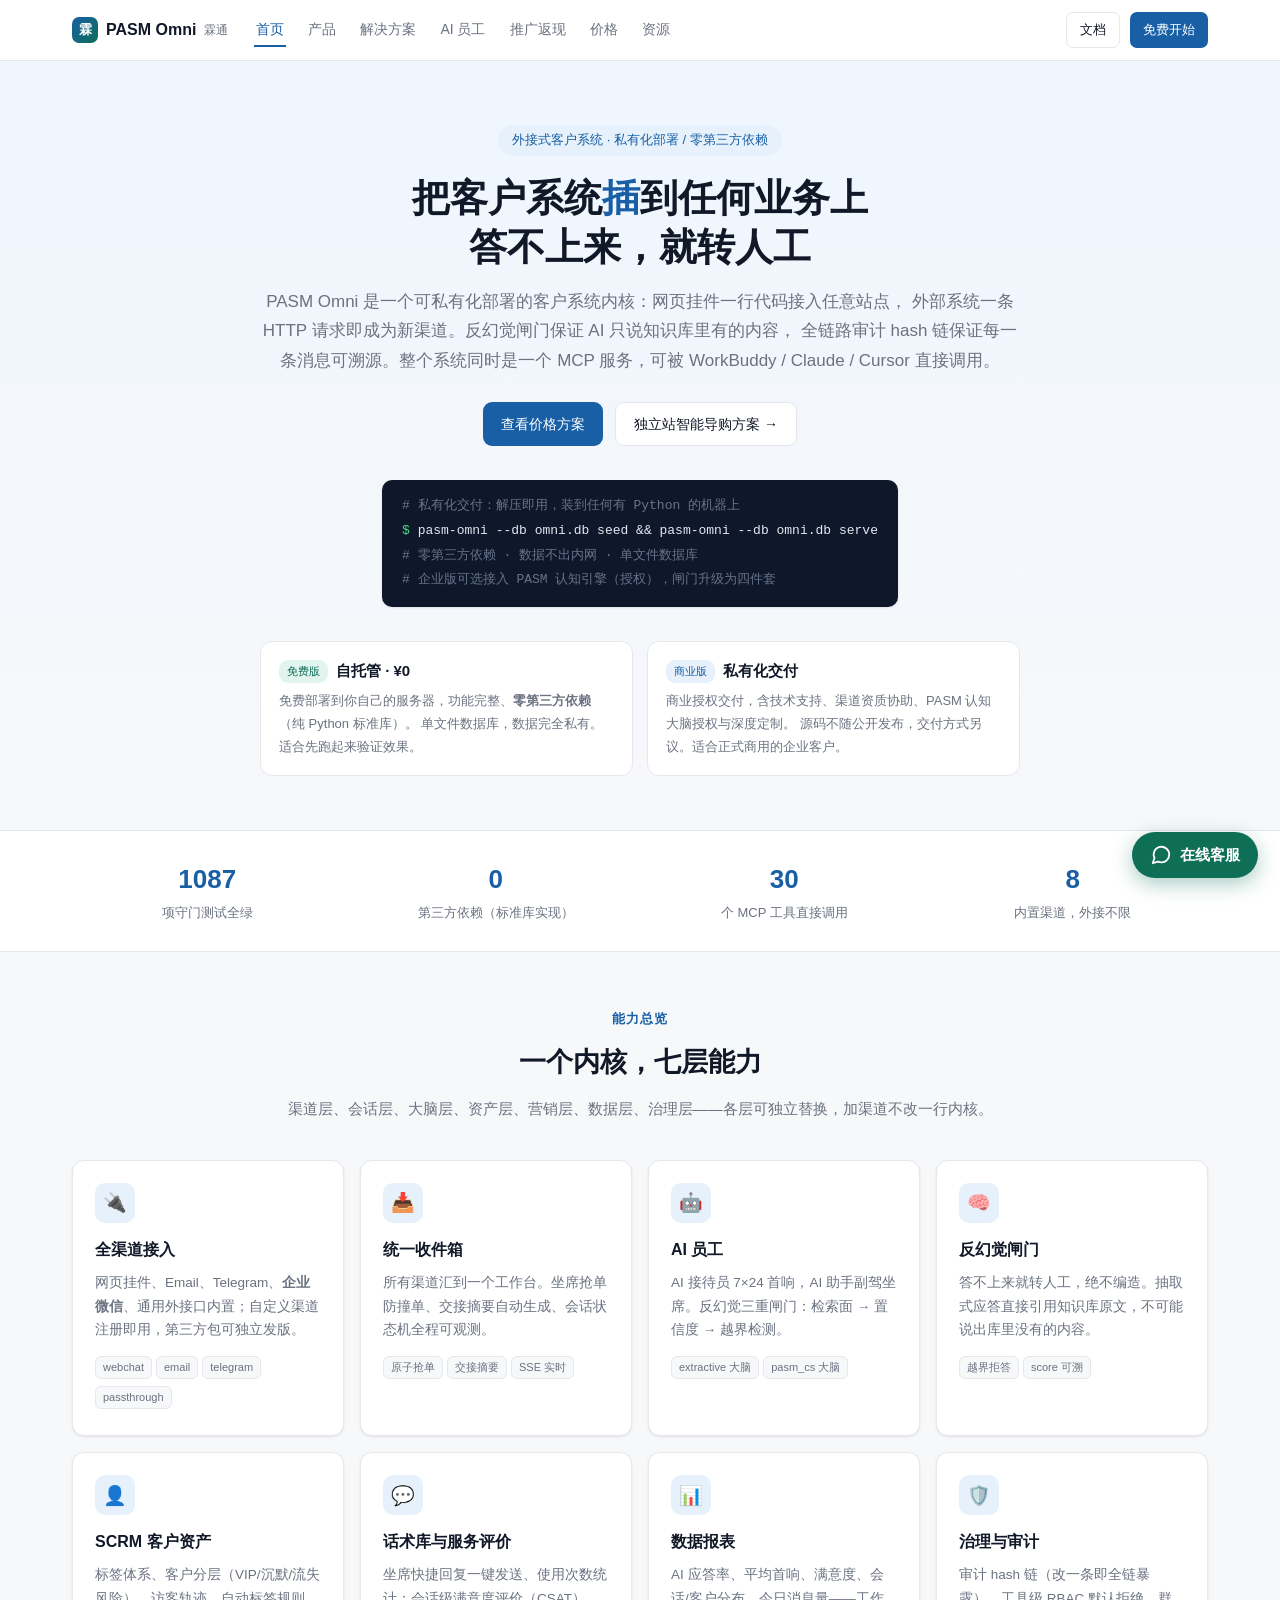
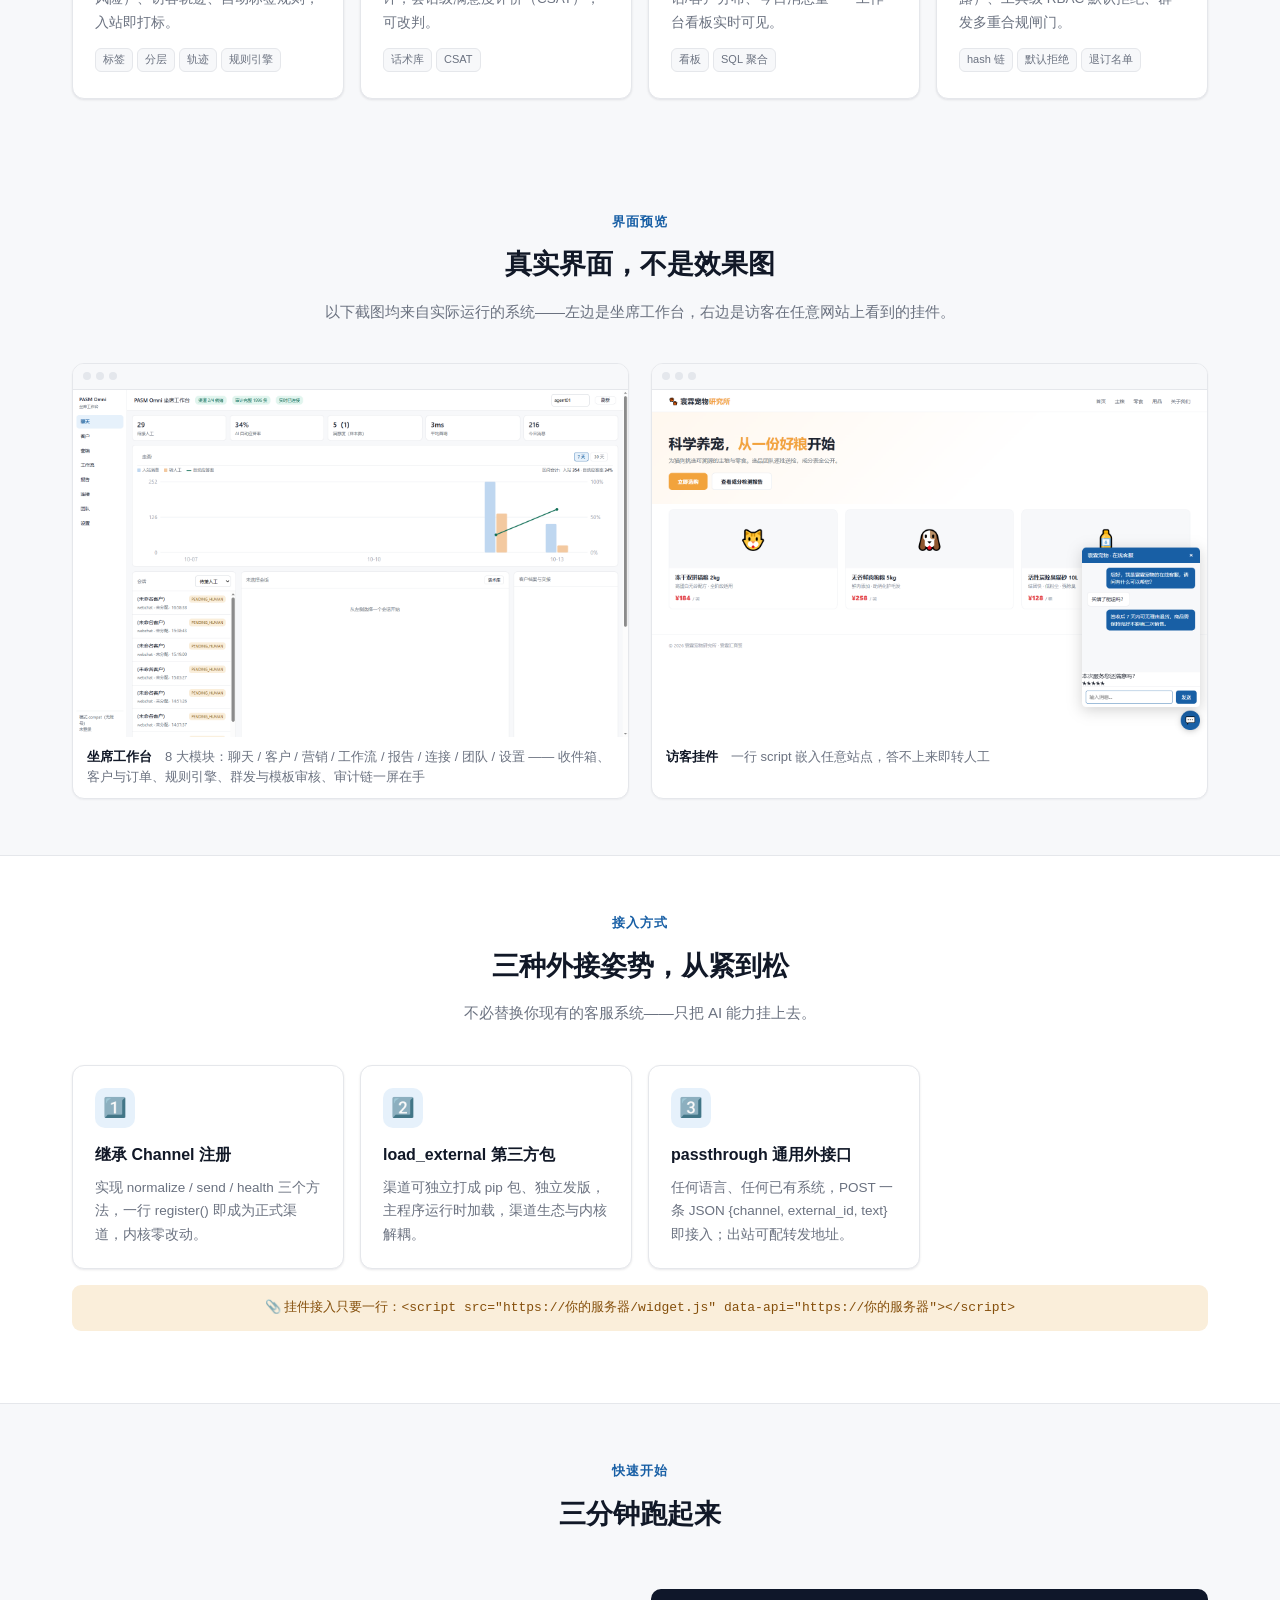
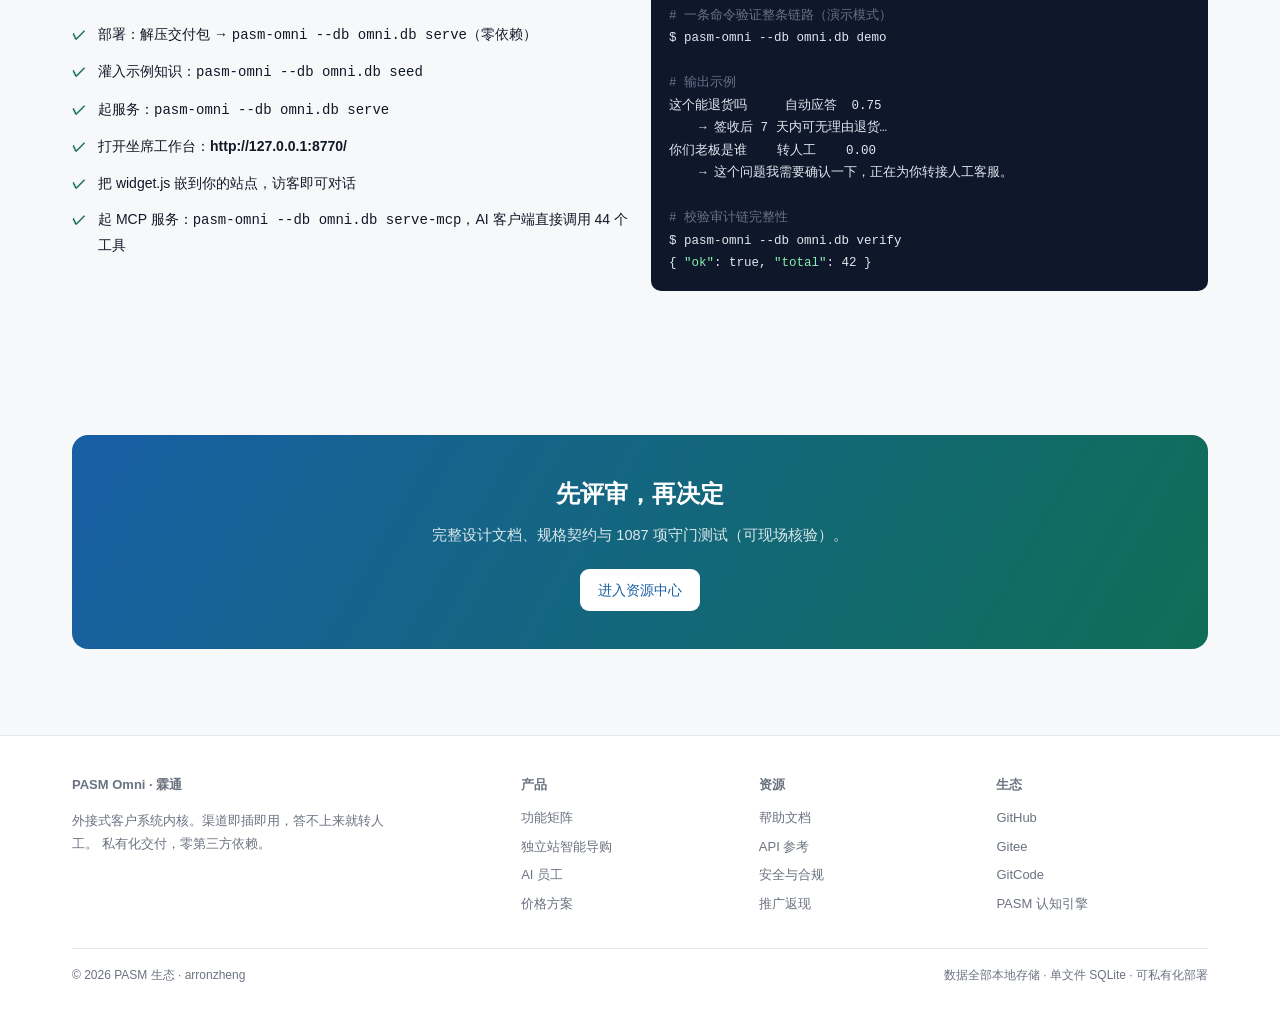
==== commit 57fd0778: "同步站点与截图（2026-10-14 14:40）" ====
--- a/index.html
+++ b/index.html
@@ -66,7 +66,7 @@
 <!-- ============ 数据条 ============ -->
 <div class="stats" data-page-node-id="22Tw3ROP0xWe7QHXl8gbhG">
   <div class="wrap" data-page-node-id="vGQcNKYviVLgDQLDGhEqsw">
-    <div data-page-node-id="lYCY4Gp0DDqfr3FFEvQej7"><div class="n" data-page-node-id="ECaaDFsiVypt14SHJozntV">1051</div><div class="l" data-page-node-id="J91rXlqk6mL8lLIqAOI8Ho">项守门测试全绿</div></div>
+    <div data-page-node-id="lYCY4Gp0DDqfr3FFEvQej7"><div class="n" data-page-node-id="ECaaDFsiVypt14SHJozntV">1087</div><div class="l" data-page-node-id="J91rXlqk6mL8lLIqAOI8Ho">项守门测试全绿</div></div>
     <div data-page-node-id="hNg3zXiuanEDFuc1r7LsIe"><div class="n" data-page-node-id="k6Jsqs9PBOsUVg6CZZdYMF">0</div><div class="l" data-page-node-id="uF23lLeq14WNopgv9WhEKk">第三方依赖（标准库实现）</div></div>
     <div data-page-node-id="YjcoiCIrp7rKEmVw00oYfW"><div class="n" data-page-node-id="c6RJ12TKzEJ2uwyAlbEegu">30</div><div class="l" data-page-node-id="4bSNCz8OAAZYpp7z96a7Lk">个 MCP 工具直接调用</div></div>
     <div data-page-node-id="jBxhEVTY603qp8KxJBxSWy"><div class="n" data-page-node-id="wGExHQqg161wCgB8ezz1DQ">8</div><div class="l" data-page-node-id="XgDG2JQHxKpl8alOb4UMUF">内置渠道，外接不限</div></div>
@@ -227,7 +227,7 @@
   <div class="wrap" data-page-node-id="Qc84GFFPhCuVliylYa9rNX">
     <div class="cta-bar" data-page-node-id="SgY0csloDUkKRMnx6oI3Dr">
       <h2 data-page-node-id="1gudgSepnokl4I2l0PRvTx">先评审，再决定</h2>
-      <p data-page-node-id="DDiq28bOrAtzY59lZsFqxW">完整设计文档、规格契约与 1051 项守门测试（可现场核验）。</p>
+      <p data-page-node-id="DDiq28bOrAtzY59lZsFqxW">完整设计文档、规格契约与 1087 项守门测试（可现场核验）。</p>
       <a class="btn" href="resources.html" data-page-node-id="4ntRL2gmgMJsvFYhnYL0sX">进入资源中心</a>
     </div>
   </div>
@@ -399,7 +399,7 @@
   // ===== 演示模式 FAQ（本地应答，不经过网络；真实模式由服务端大脑应答） =====
   var FAQ = [
     { k: ["价格", "多少钱", "费用", "收费", "版本"], a: "PASM Omni 价格：\n· 免费版（自托管）¥0\n· 团队版 ¥148/年\n· 企业版 ¥1,880/年\n详见价格页：<a href='pricing.html' style='color:#0F6E56'>pricing.html</a>（当前为演示模式，配置 API 地址后由真实系统应答）" },
-    { k: ["渠道", "接入", "微信", "企微", "飞书", "钉钉", "telegram", "email", "line"], a: "内置 9 个渠道：webchat 网页挂件、Email、Telegram、Passthrough、企业微信、微信客服、Line、飞书、钉钉。挂件一行 <script> 即可嵌入任何站点，访客打开就能聊。" },
+    { k: ["渠道", "接入", "微信", "企微", "飞书", "钉钉", "telegram", "email", "line"], a: "内置 10 个渠道：webchat 网页挂件、Email、Telegram、Passthrough、企业微信、微信客服、WhatsApp、Line、飞书、钉钉。挂件一行 <script> 即可嵌入任何站点，访客打开就能聊。" },
     { k: ["部署", "私有化", "安装", "自托管", "依赖"], a: "纯 Python 标准库实现（sqlite3/http.server/hashlib/json），Python 3.11+ 即可运行，SQLite 单文件存储，数据不出自己的机器。\n启动：python -m pasm_omni.cli serve --port 8770" },
     { k: ["乱答", "幻觉", "准确", "靠谱", "答错"], a: "两层保险：① 反幻觉相关性闸门——知识库够不着就明说答不上来，不编造；② 确定性规则引擎——关键词/条件命中的答复不经过大模型，不可能幻觉。" },
     { k: ["人工", "转人工", "坐席"], a: "演示模式无法真正转人工。真实部署后：识别到客诉/高危/规则命中即自动转人工，坐席在工作台接管，会话全程留痕。" },
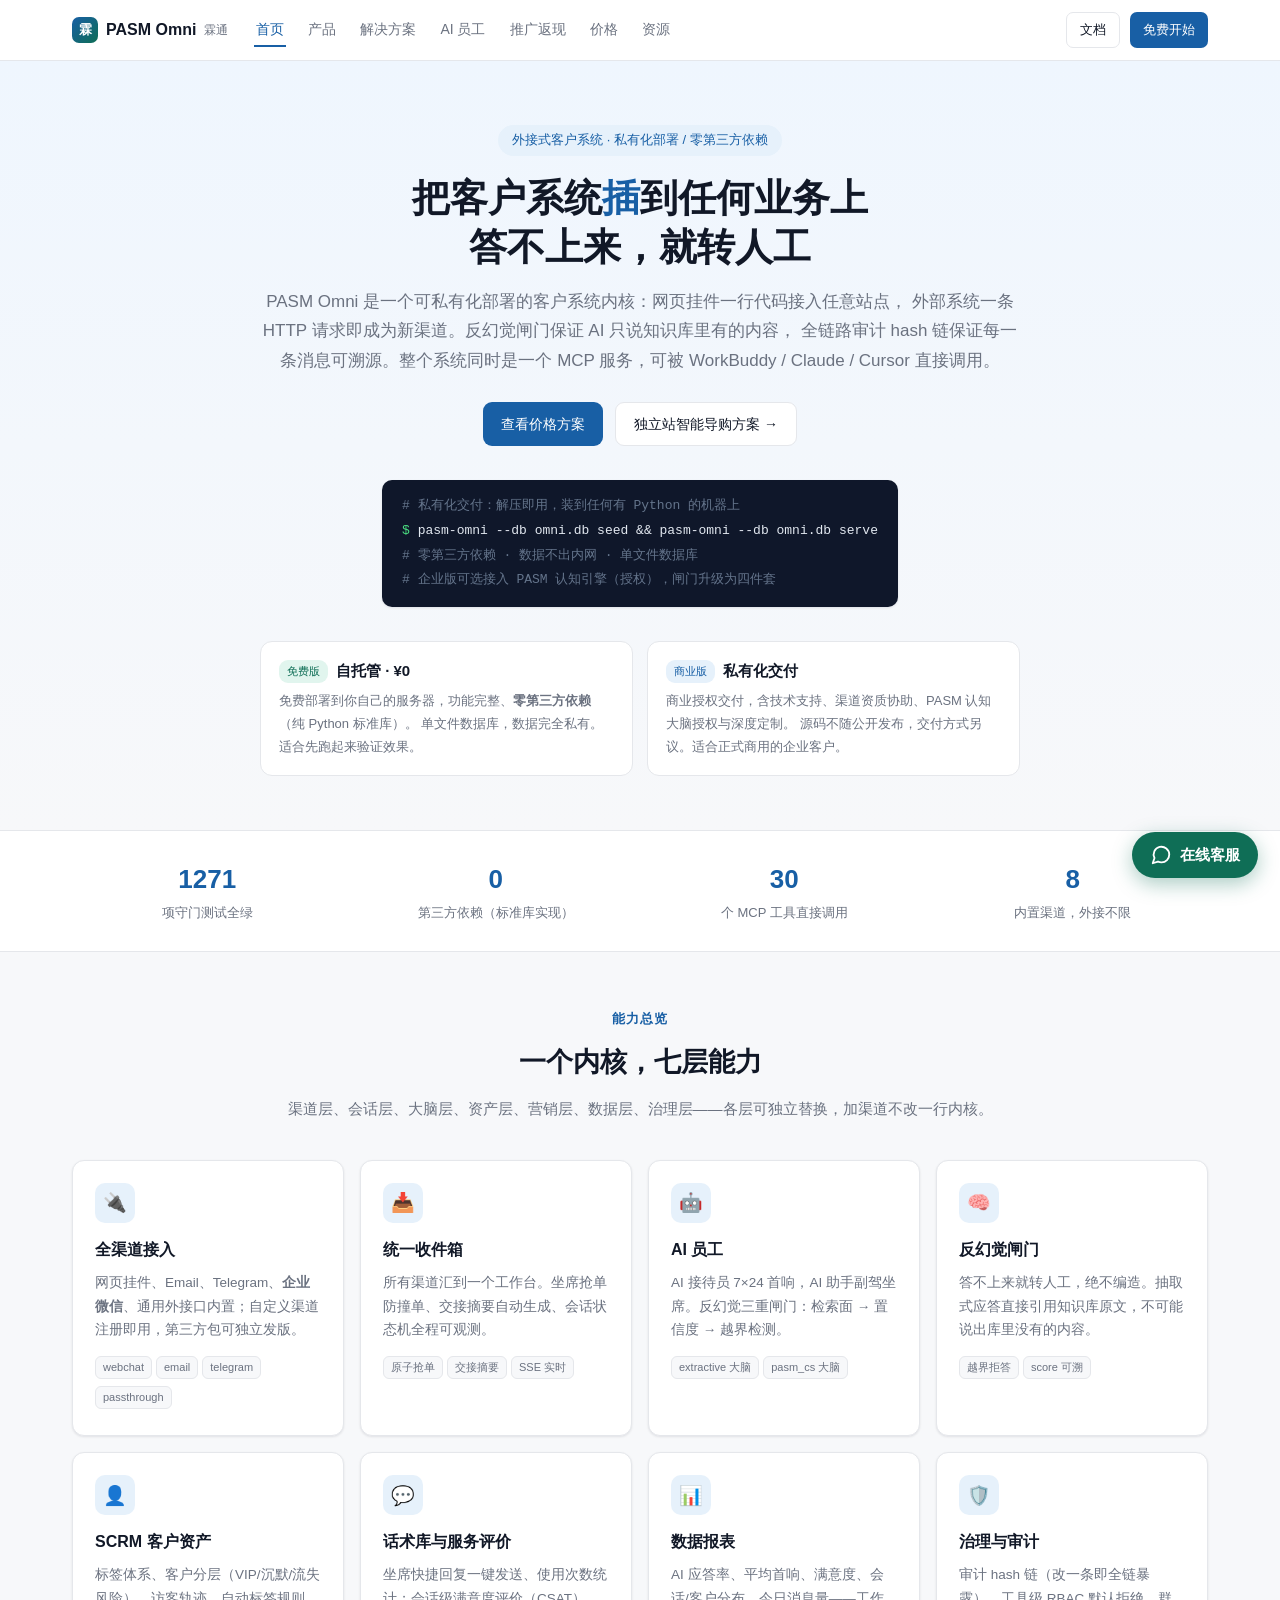
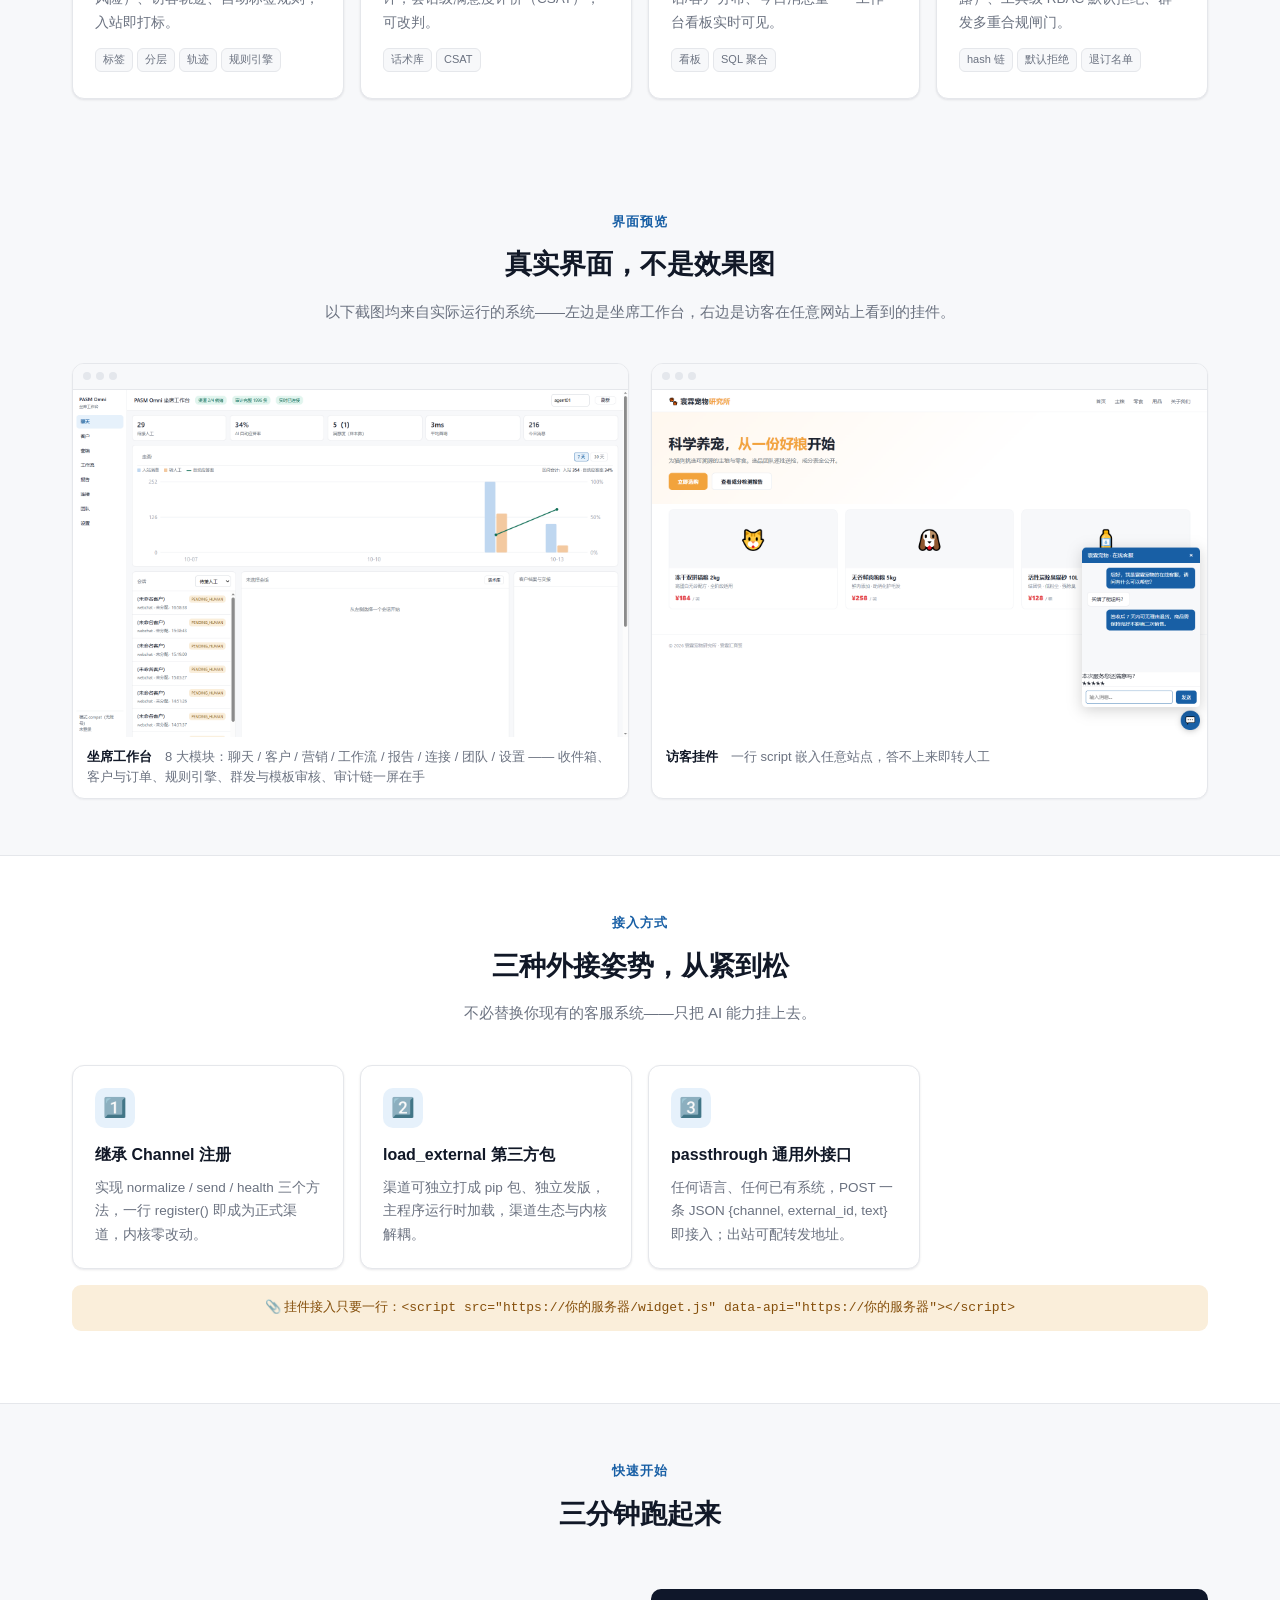
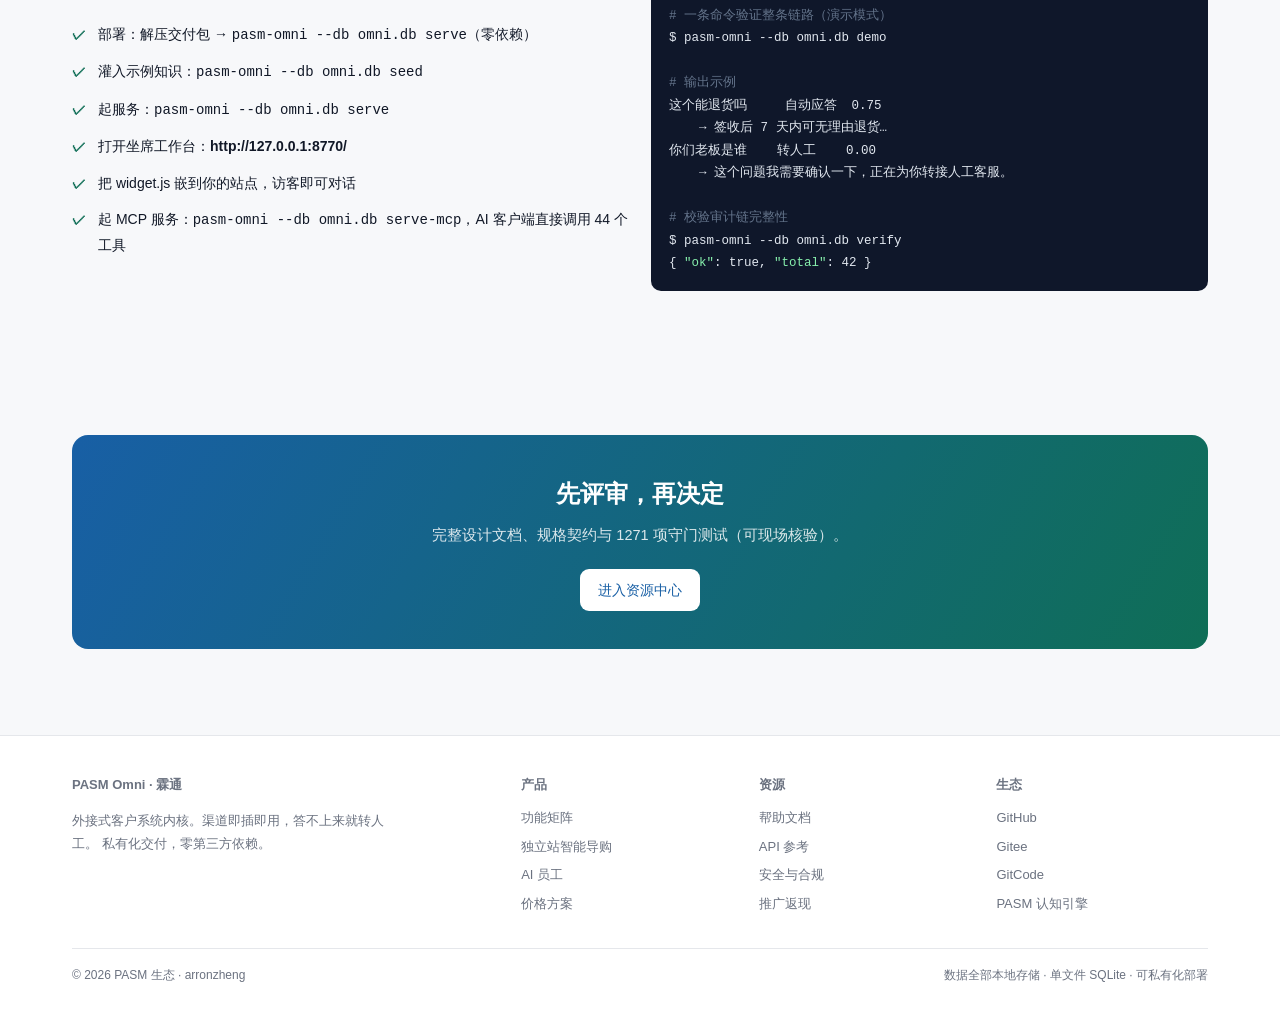
==== commit 05f978ac: "同步站点与截图（2026-10-15 15:56）" ====
--- a/index.html
+++ b/index.html
@@ -66,7 +66,7 @@
 <!-- ============ 数据条 ============ -->
 <div class="stats" data-page-node-id="22Tw3ROP0xWe7QHXl8gbhG">
   <div class="wrap" data-page-node-id="vGQcNKYviVLgDQLDGhEqsw">
-    <div data-page-node-id="lYCY4Gp0DDqfr3FFEvQej7"><div class="n" data-page-node-id="ECaaDFsiVypt14SHJozntV">1087</div><div class="l" data-page-node-id="J91rXlqk6mL8lLIqAOI8Ho">项守门测试全绿</div></div>
+    <div data-page-node-id="lYCY4Gp0DDqfr3FFEvQej7"><div class="n" data-page-node-id="ECaaDFsiVypt14SHJozntV">1271</div><div class="l" data-page-node-id="J91rXlqk6mL8lLIqAOI8Ho">项守门测试全绿</div></div>
     <div data-page-node-id="hNg3zXiuanEDFuc1r7LsIe"><div class="n" data-page-node-id="k6Jsqs9PBOsUVg6CZZdYMF">0</div><div class="l" data-page-node-id="uF23lLeq14WNopgv9WhEKk">第三方依赖（标准库实现）</div></div>
     <div data-page-node-id="YjcoiCIrp7rKEmVw00oYfW"><div class="n" data-page-node-id="c6RJ12TKzEJ2uwyAlbEegu">30</div><div class="l" data-page-node-id="4bSNCz8OAAZYpp7z96a7Lk">个 MCP 工具直接调用</div></div>
     <div data-page-node-id="jBxhEVTY603qp8KxJBxSWy"><div class="n" data-page-node-id="wGExHQqg161wCgB8ezz1DQ">8</div><div class="l" data-page-node-id="XgDG2JQHxKpl8alOb4UMUF">内置渠道，外接不限</div></div>
@@ -227,7 +227,7 @@
   <div class="wrap" data-page-node-id="Qc84GFFPhCuVliylYa9rNX">
     <div class="cta-bar" data-page-node-id="SgY0csloDUkKRMnx6oI3Dr">
       <h2 data-page-node-id="1gudgSepnokl4I2l0PRvTx">先评审，再决定</h2>
-      <p data-page-node-id="DDiq28bOrAtzY59lZsFqxW">完整设计文档、规格契约与 1087 项守门测试（可现场核验）。</p>
+      <p data-page-node-id="DDiq28bOrAtzY59lZsFqxW">完整设计文档、规格契约与 1271 项守门测试（可现场核验）。</p>
       <a class="btn" href="resources.html" data-page-node-id="4ntRL2gmgMJsvFYhnYL0sX">进入资源中心</a>
     </div>
   </div>
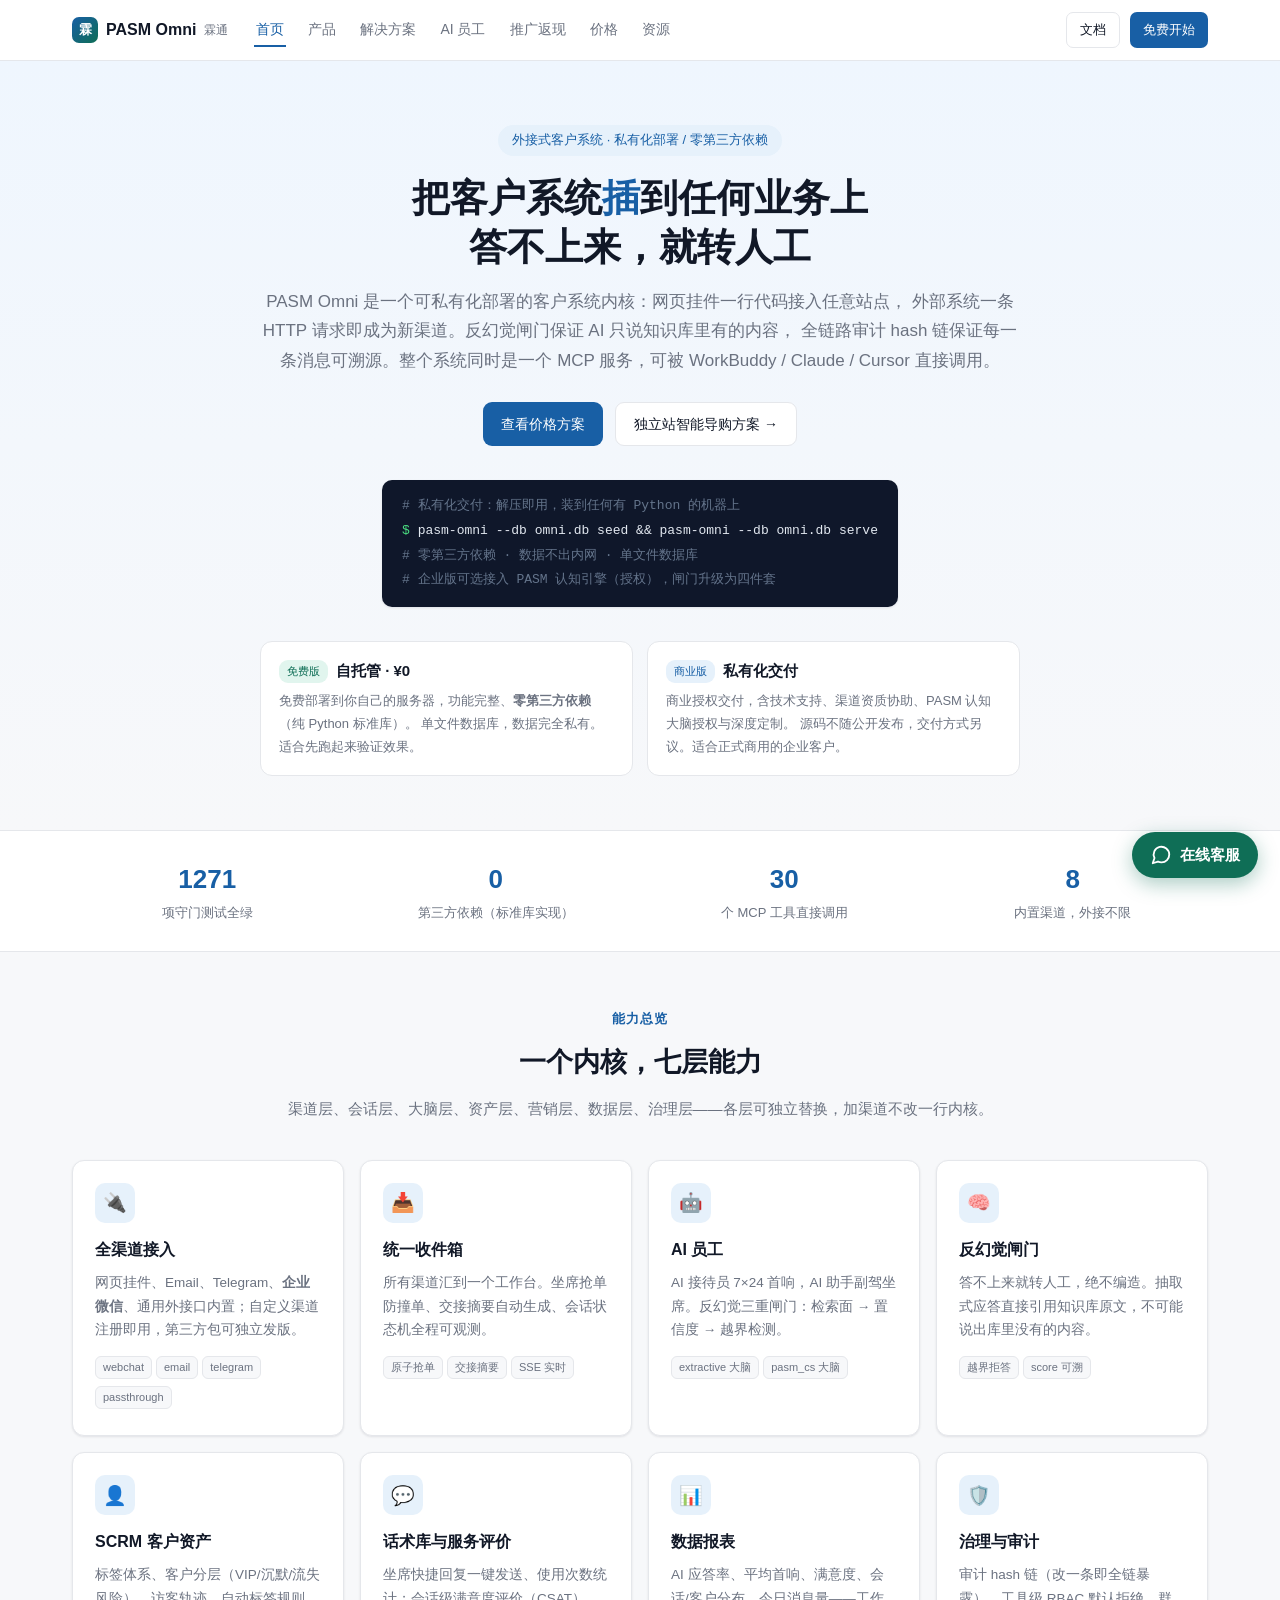
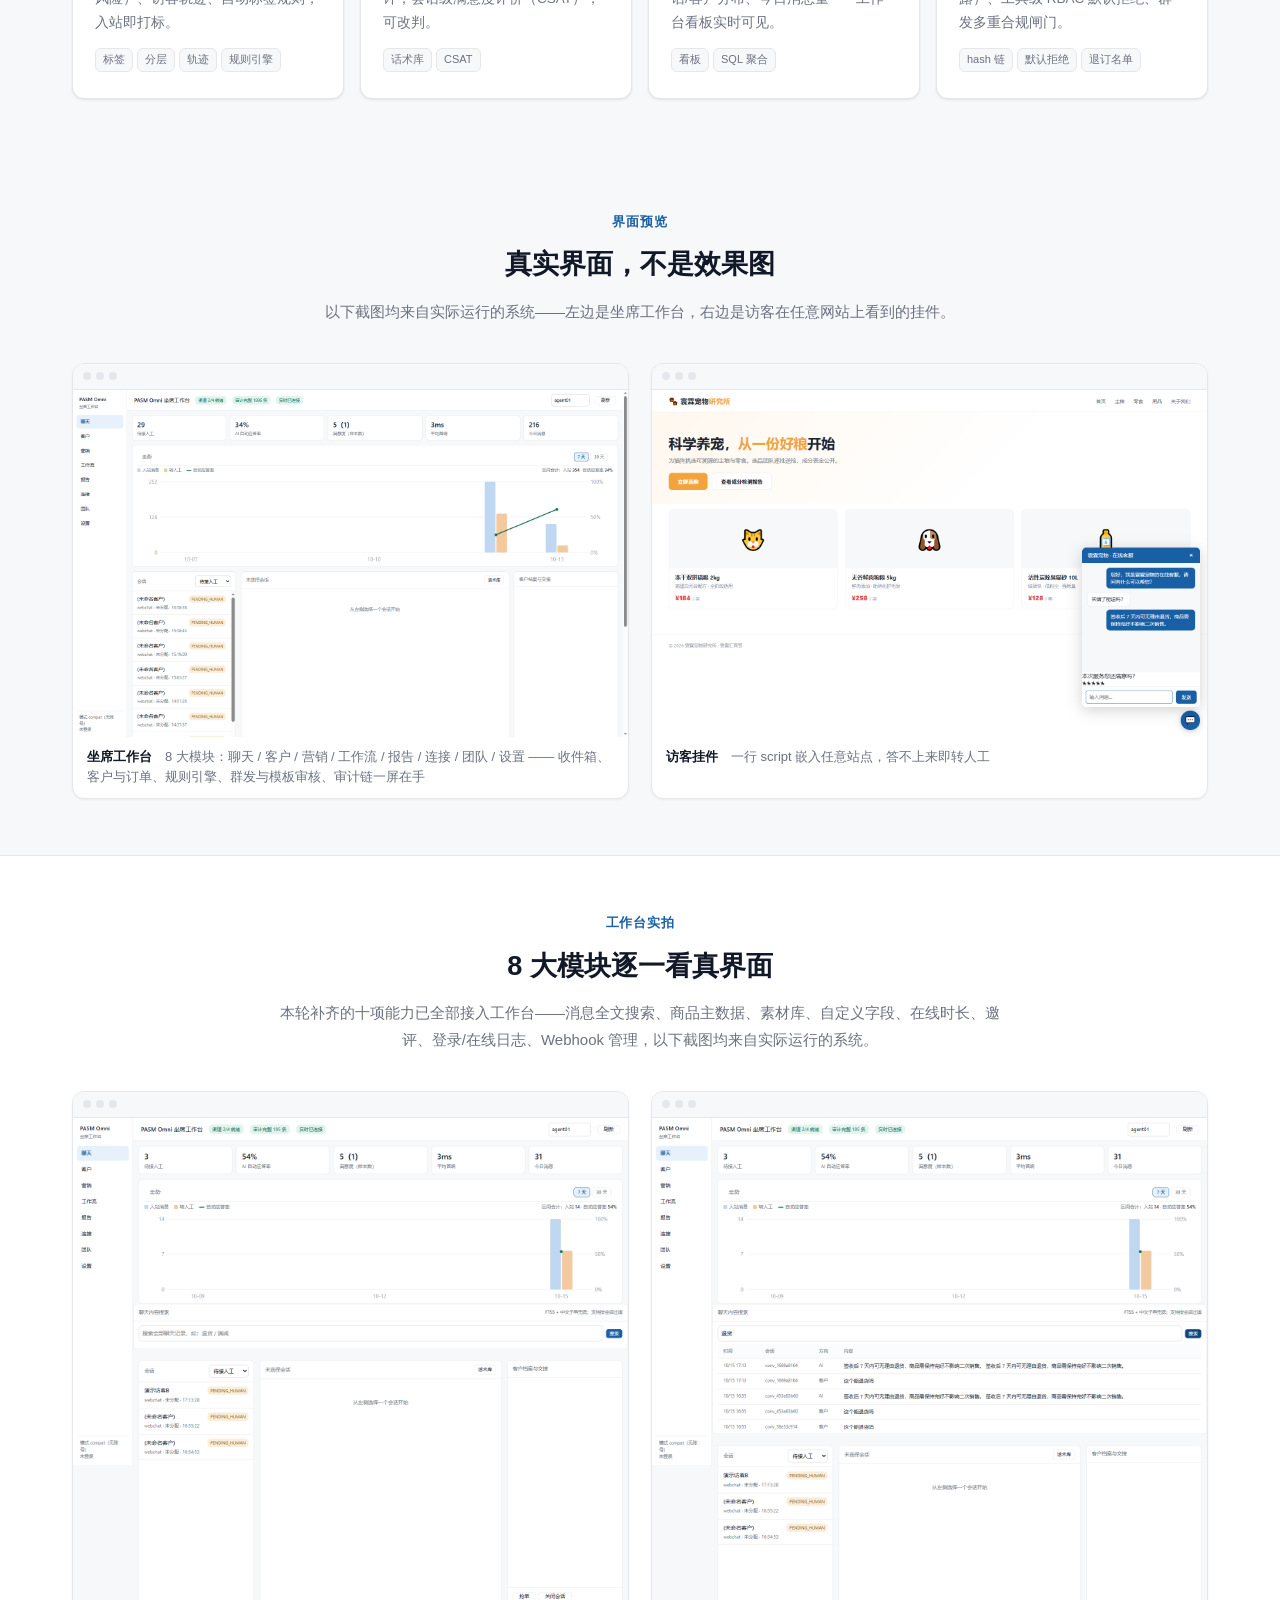
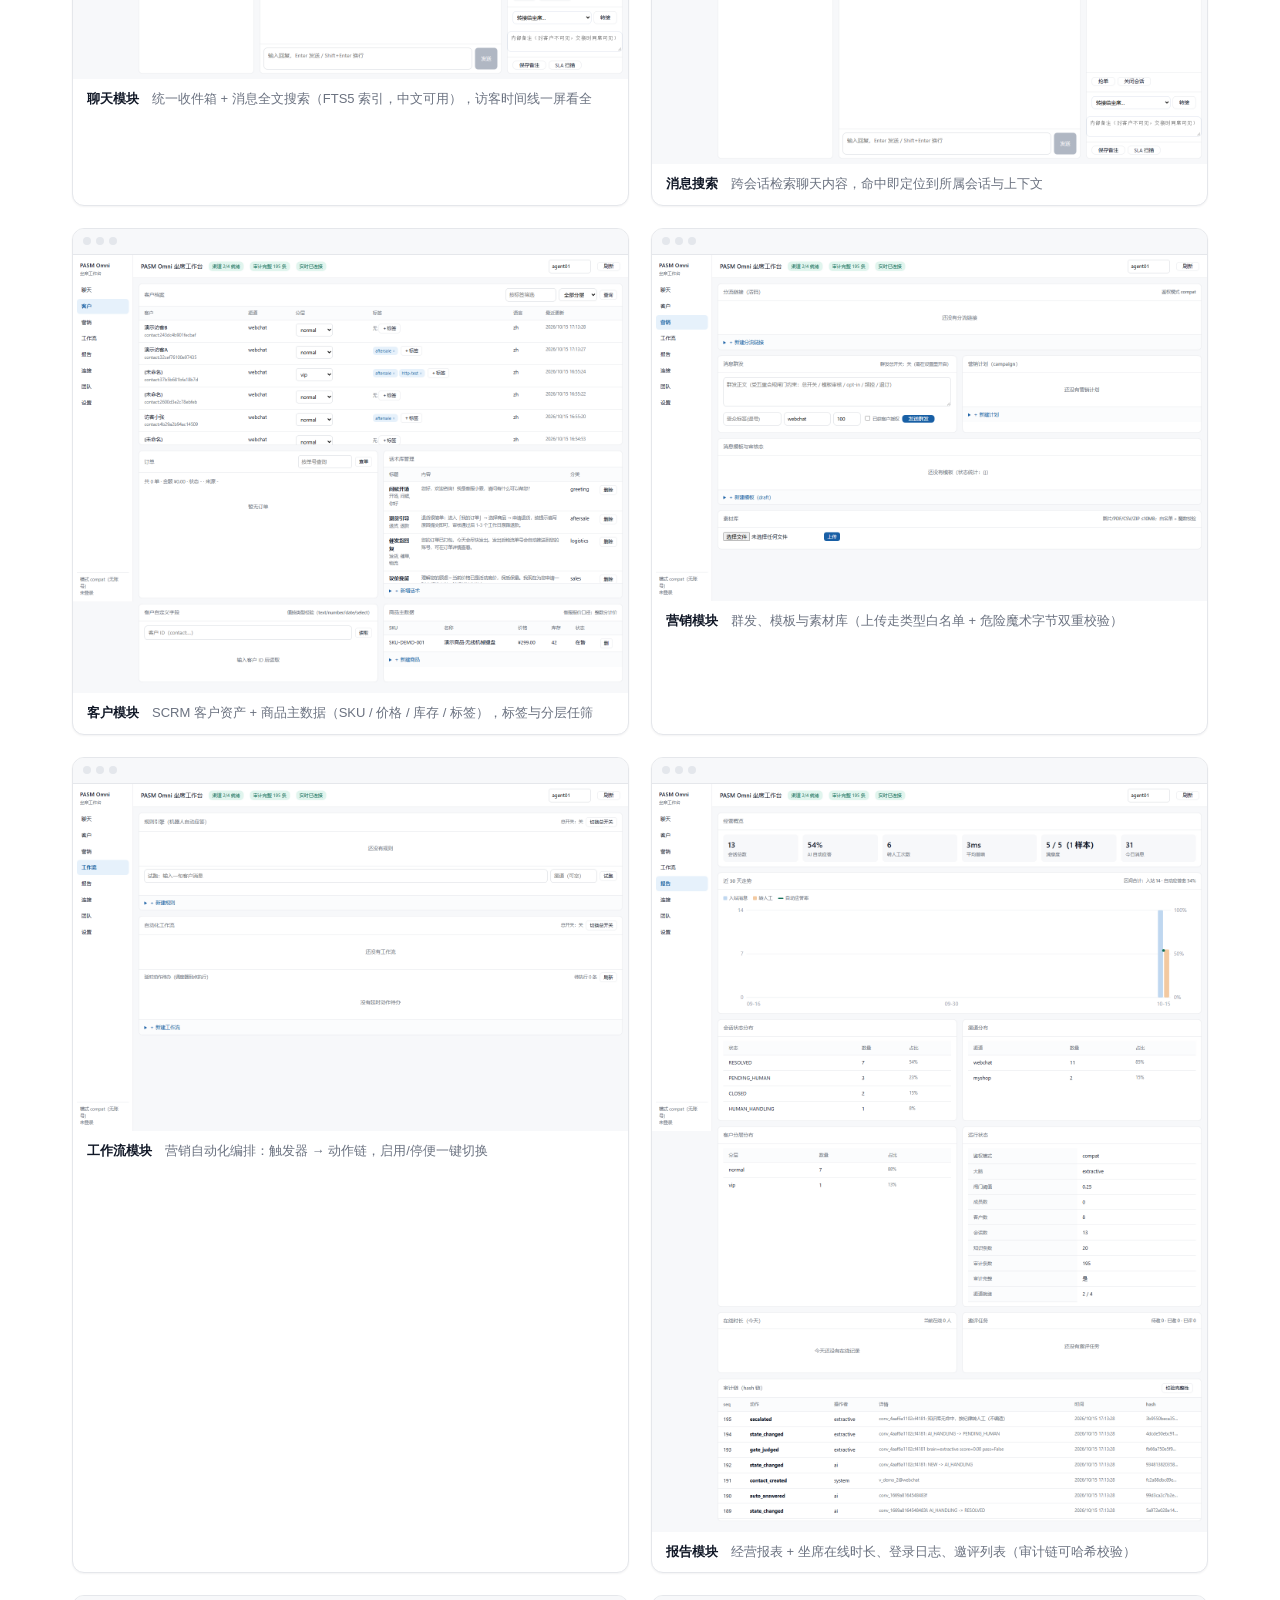
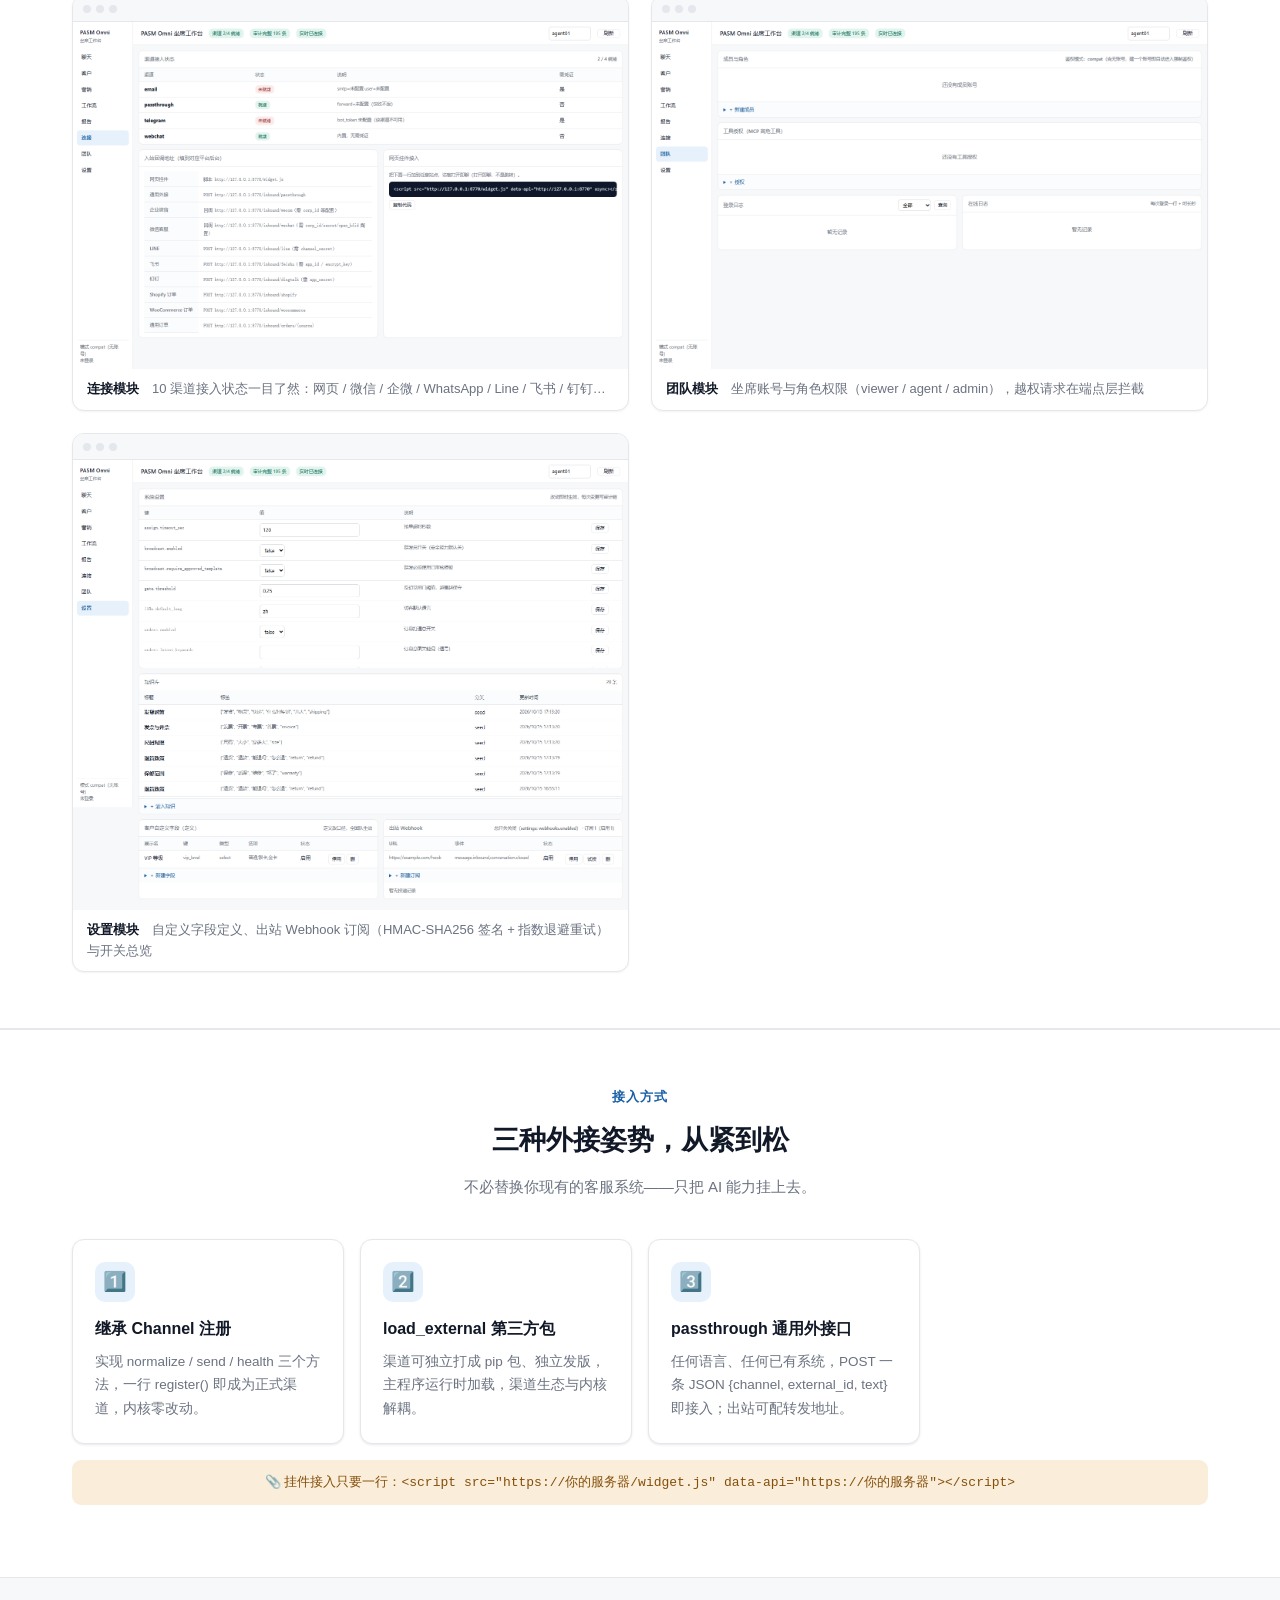
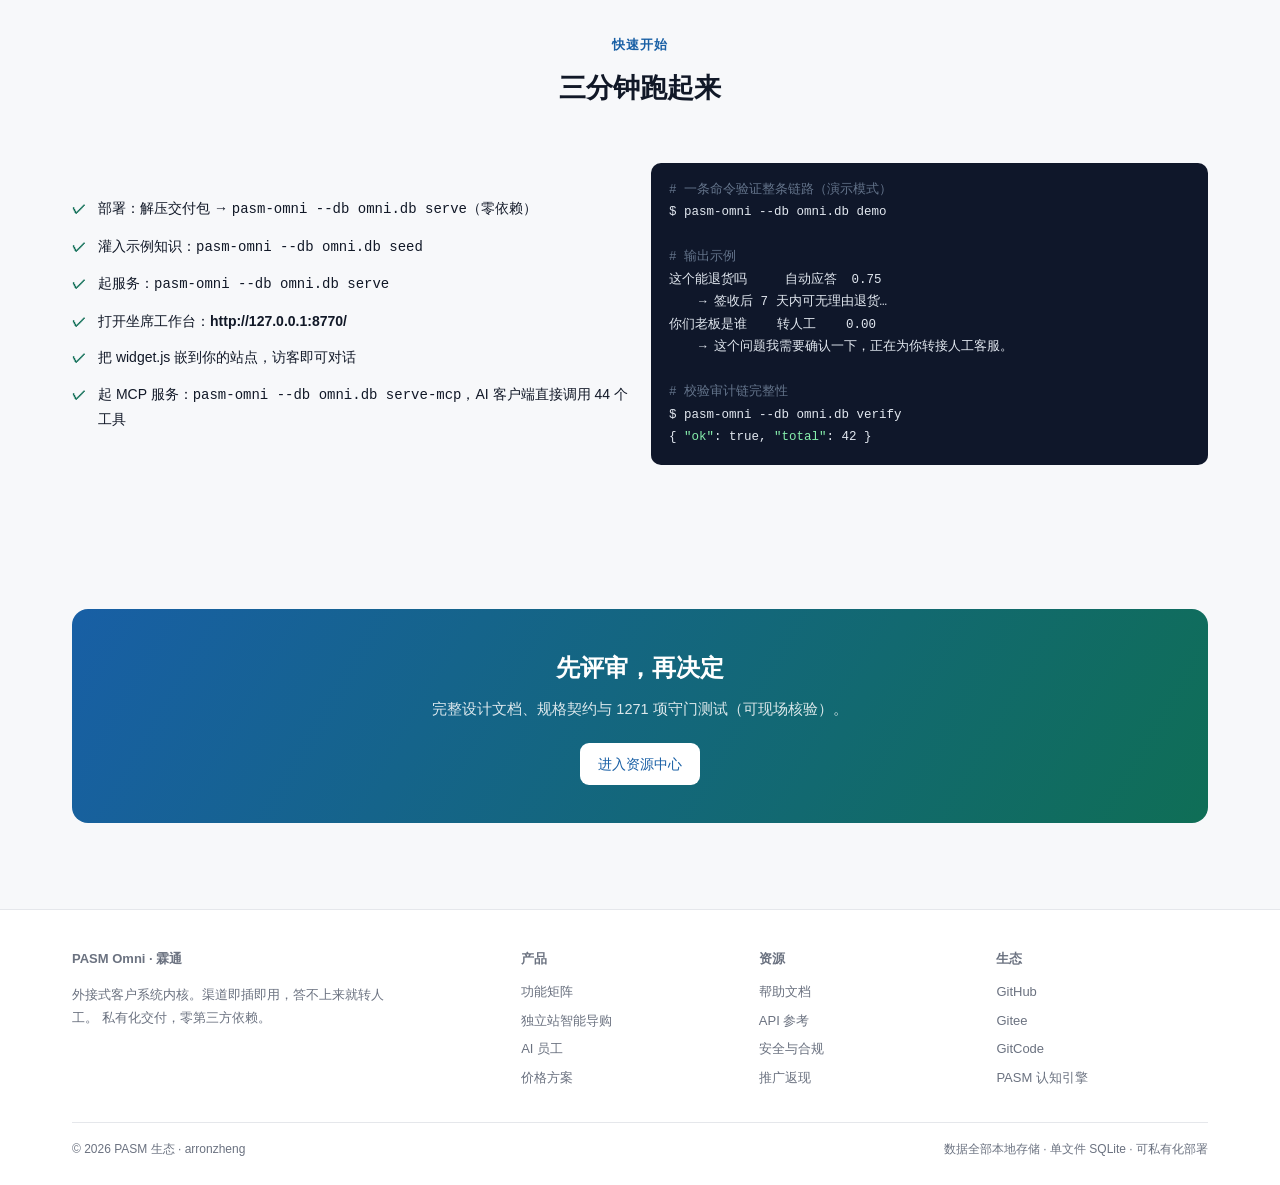
==== commit a648d65f: "同步站点与截图（2026-10-16 14:23）" ====
--- a/index.html
+++ b/index.html
@@ -152,6 +152,64 @@
         <div class="bar" data-page-node-id="pyCBMRgsVA4CPZvQQfjFzl"><i data-page-node-id="pyZOkqH4XEVv3ljGcqe3Lx"></i><i data-page-node-id="2A0vYAmHZFofk1GOdRa3J4"></i><i data-page-node-id="cRWuGEff3Q0groISmbNJA6"></i></div>
         <img src="screenshots/widget-chat.png" alt="网页挂件访客对话" loading="lazy" data-page-node-id="2A4OfeFKS3lZsSixNCUY8P">
         <figcaption data-page-node-id="dC1ZUEPmqJIqCWOknvyvnb"><b data-page-node-id="V5iIoU6jqWlfBHwHc1KITm">访客挂件</b>　一行 script 嵌入任意站点，答不上来即转人工</figcaption>
+      </figure>
+    </div>
+  </div>
+</section>
+
+<!-- ============ 工作台全模块实拍 ============ -->
+<section class="block alt">
+  <div class="wrap">
+    <div class="block-head">
+      <div class="tag">工作台实拍</div>
+      <h2>8 大模块逐一看真界面</h2>
+      <p>本轮补齐的十项能力已全部接入工作台——消息全文搜索、商品主数据、素材库、自定义字段、在线时长、邀评、登录/在线日志、Webhook 管理，以下截图均来自实际运行的系统。</p>
+    </div>
+    <div class="shots">
+      <figure class="shot">
+        <div class="bar"><i></i><i></i><i></i></div>
+        <img src="shots/chat.png" alt="聊天模块与消息搜索面板" loading="lazy">
+        <figcaption><b>聊天模块</b>　统一收件箱 + 消息全文搜索（FTS5 索引，中文可用），访客时间线一屏看全</figcaption>
+      </figure>
+      <figure class="shot">
+        <div class="bar"><i></i><i></i><i></i></div>
+        <img src="shots/chat-search.png" alt="消息搜索结果特写" loading="lazy">
+        <figcaption><b>消息搜索</b>　跨会话检索聊天内容，命中即定位到所属会话与上下文</figcaption>
+      </figure>
+      <figure class="shot">
+        <div class="bar"><i></i><i></i><i></i></div>
+        <img src="shots/contacts.png" alt="客户模块与商品主数据" loading="lazy">
+        <figcaption><b>客户模块</b>　SCRM 客户资产 + 商品主数据（SKU / 价格 / 库存 / 标签），标签与分层任筛</figcaption>
+      </figure>
+      <figure class="shot">
+        <div class="bar"><i></i><i></i><i></i></div>
+        <img src="shots/marketing.png" alt="营销模块与素材库" loading="lazy">
+        <figcaption><b>营销模块</b>　群发、模板与素材库（上传走类型白名单 + 危险魔术字节双重校验）</figcaption>
+      </figure>
+      <figure class="shot">
+        <div class="bar"><i></i><i></i><i></i></div>
+        <img src="shots/flows.png" alt="工作流模块" loading="lazy">
+        <figcaption><b>工作流模块</b>　营销自动化编排：触发器 → 动作链，启用/停便一键切换</figcaption>
+      </figure>
+      <figure class="shot">
+        <div class="bar"><i></i><i></i><i></i></div>
+        <img src="shots/reports.png" alt="报告模块与在线统计" loading="lazy">
+        <figcaption><b>报告模块</b>　经营报表 + 坐席在线时长、登录日志、邀评列表（审计链可哈希校验）</figcaption>
+      </figure>
+      <figure class="shot">
+        <div class="bar"><i></i><i></i><i></i></div>
+        <img src="shots/channels.png" alt="连接模块" loading="lazy">
+        <figcaption><b>连接模块</b>　10 渠道接入状态一目了然：网页 / 微信 / 企微 / WhatsApp / Line / 飞书 / 钉钉…</figcaption>
+      </figure>
+      <figure class="shot">
+        <div class="bar"><i></i><i></i><i></i></div>
+        <img src="shots/team.png" alt="团队模块" loading="lazy">
+        <figcaption><b>团队模块</b>　坐席账号与角色权限（viewer / agent / admin），越权请求在端点层拦截</figcaption>
+      </figure>
+      <figure class="shot">
+        <div class="bar"><i></i><i></i><i></i></div>
+        <img src="shots/settings.png" alt="设置模块与 Webhook 管理" loading="lazy">
+        <figcaption><b>设置模块</b>　自定义字段定义、出站 Webhook 订阅（HMAC-SHA256 签名 + 指数退避重试）与开关总览</figcaption>
       </figure>
     </div>
   </div>
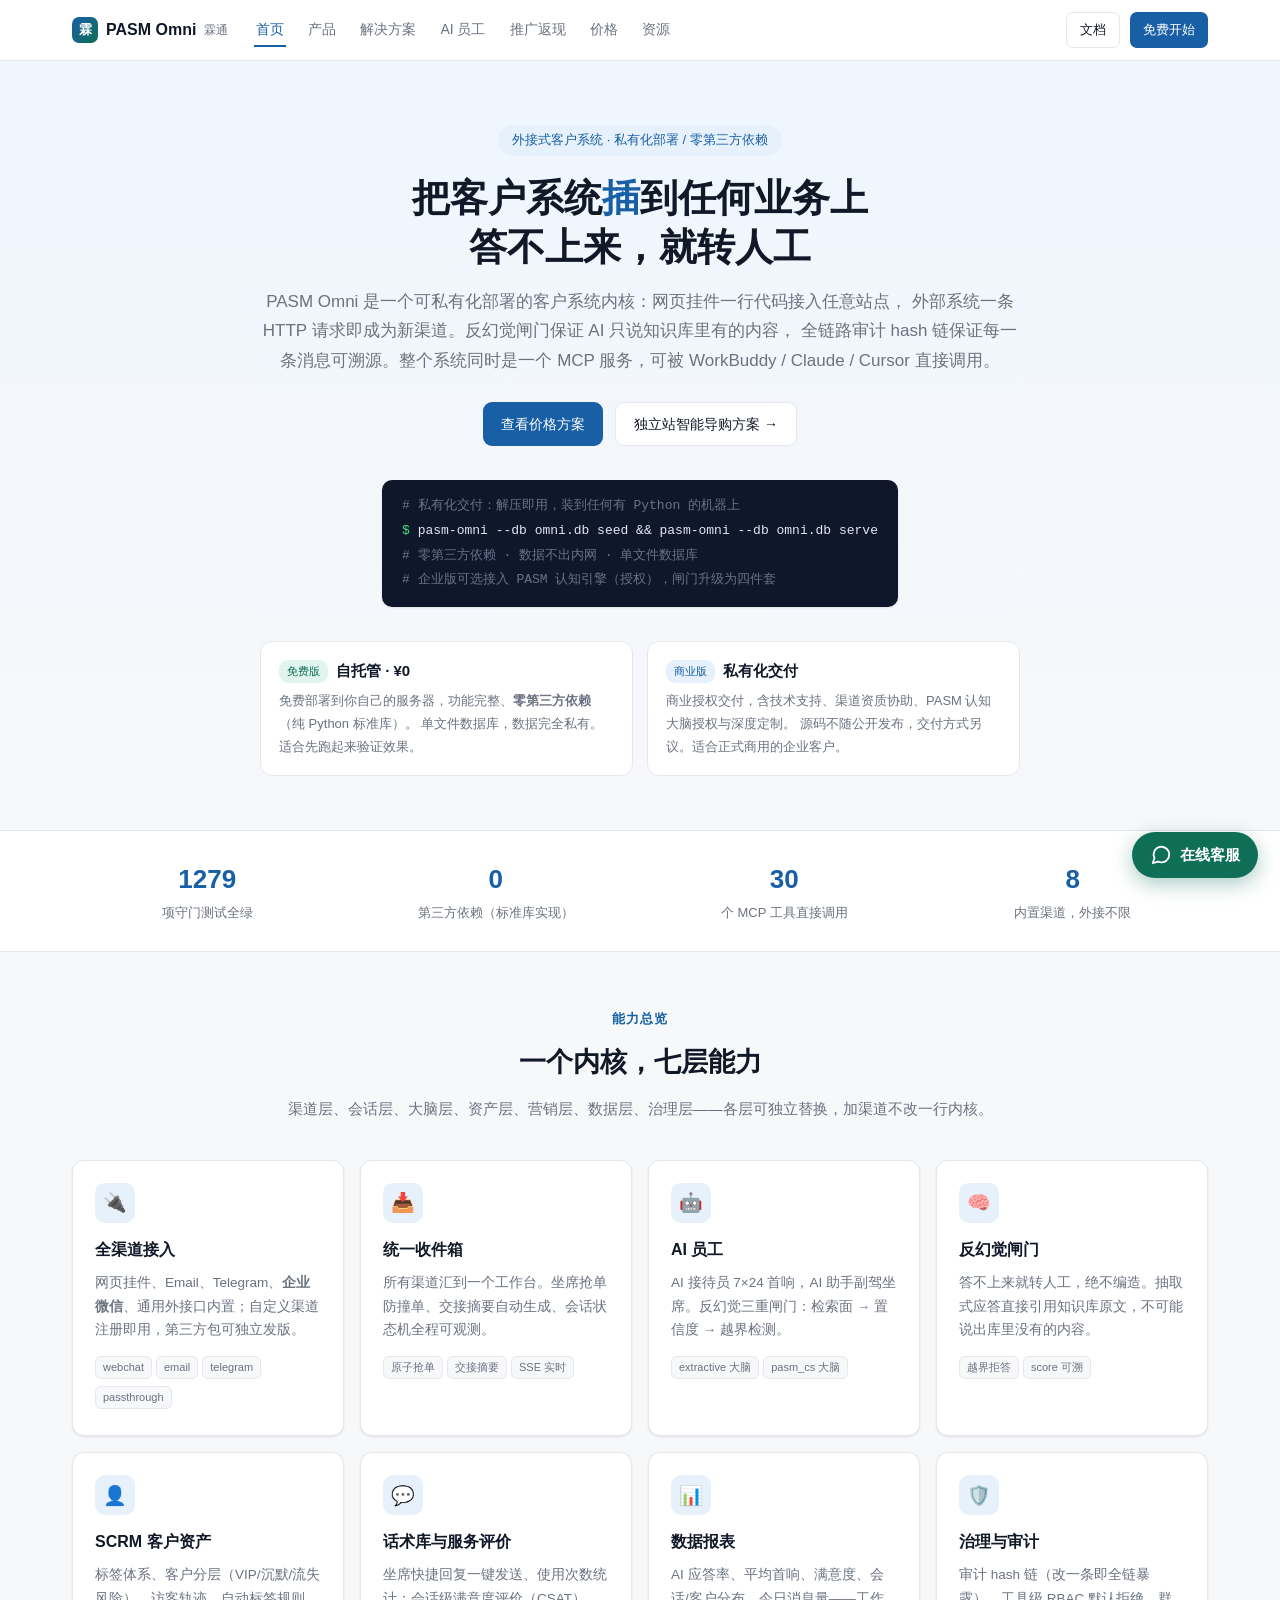
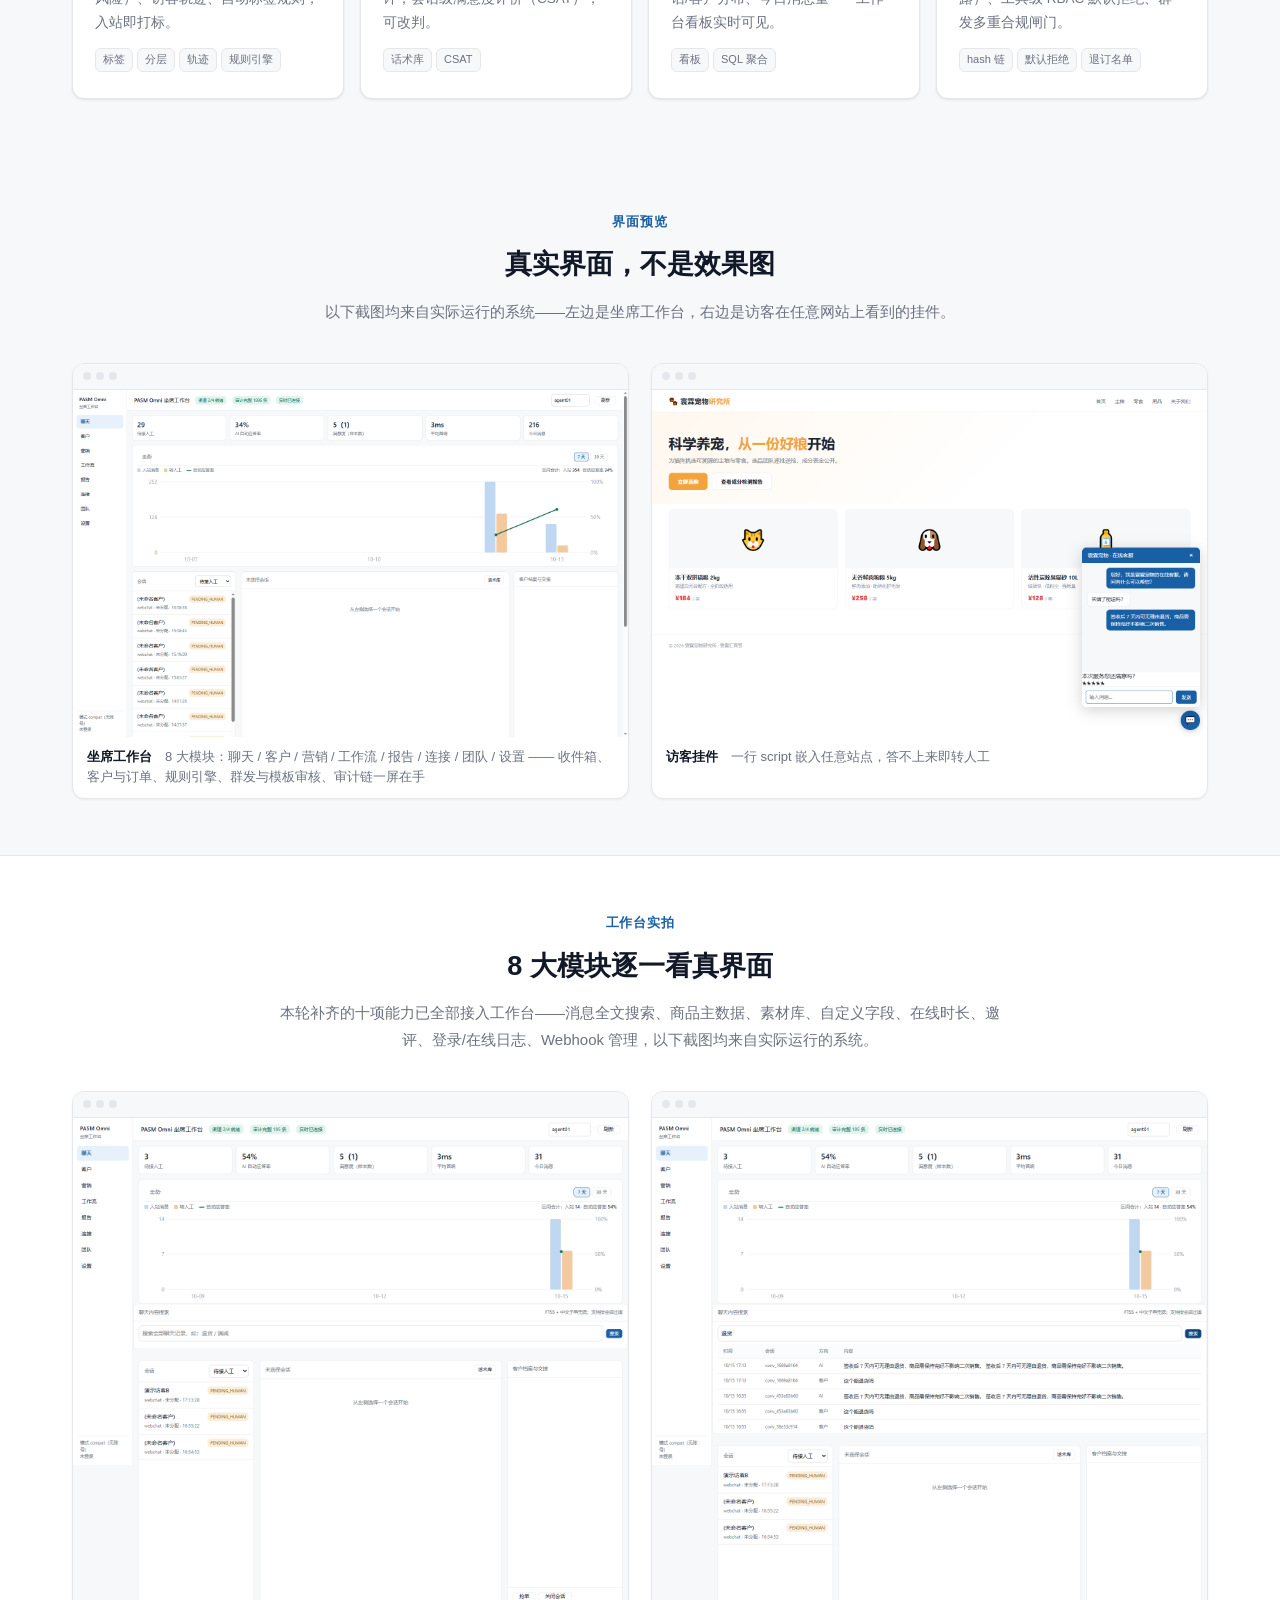
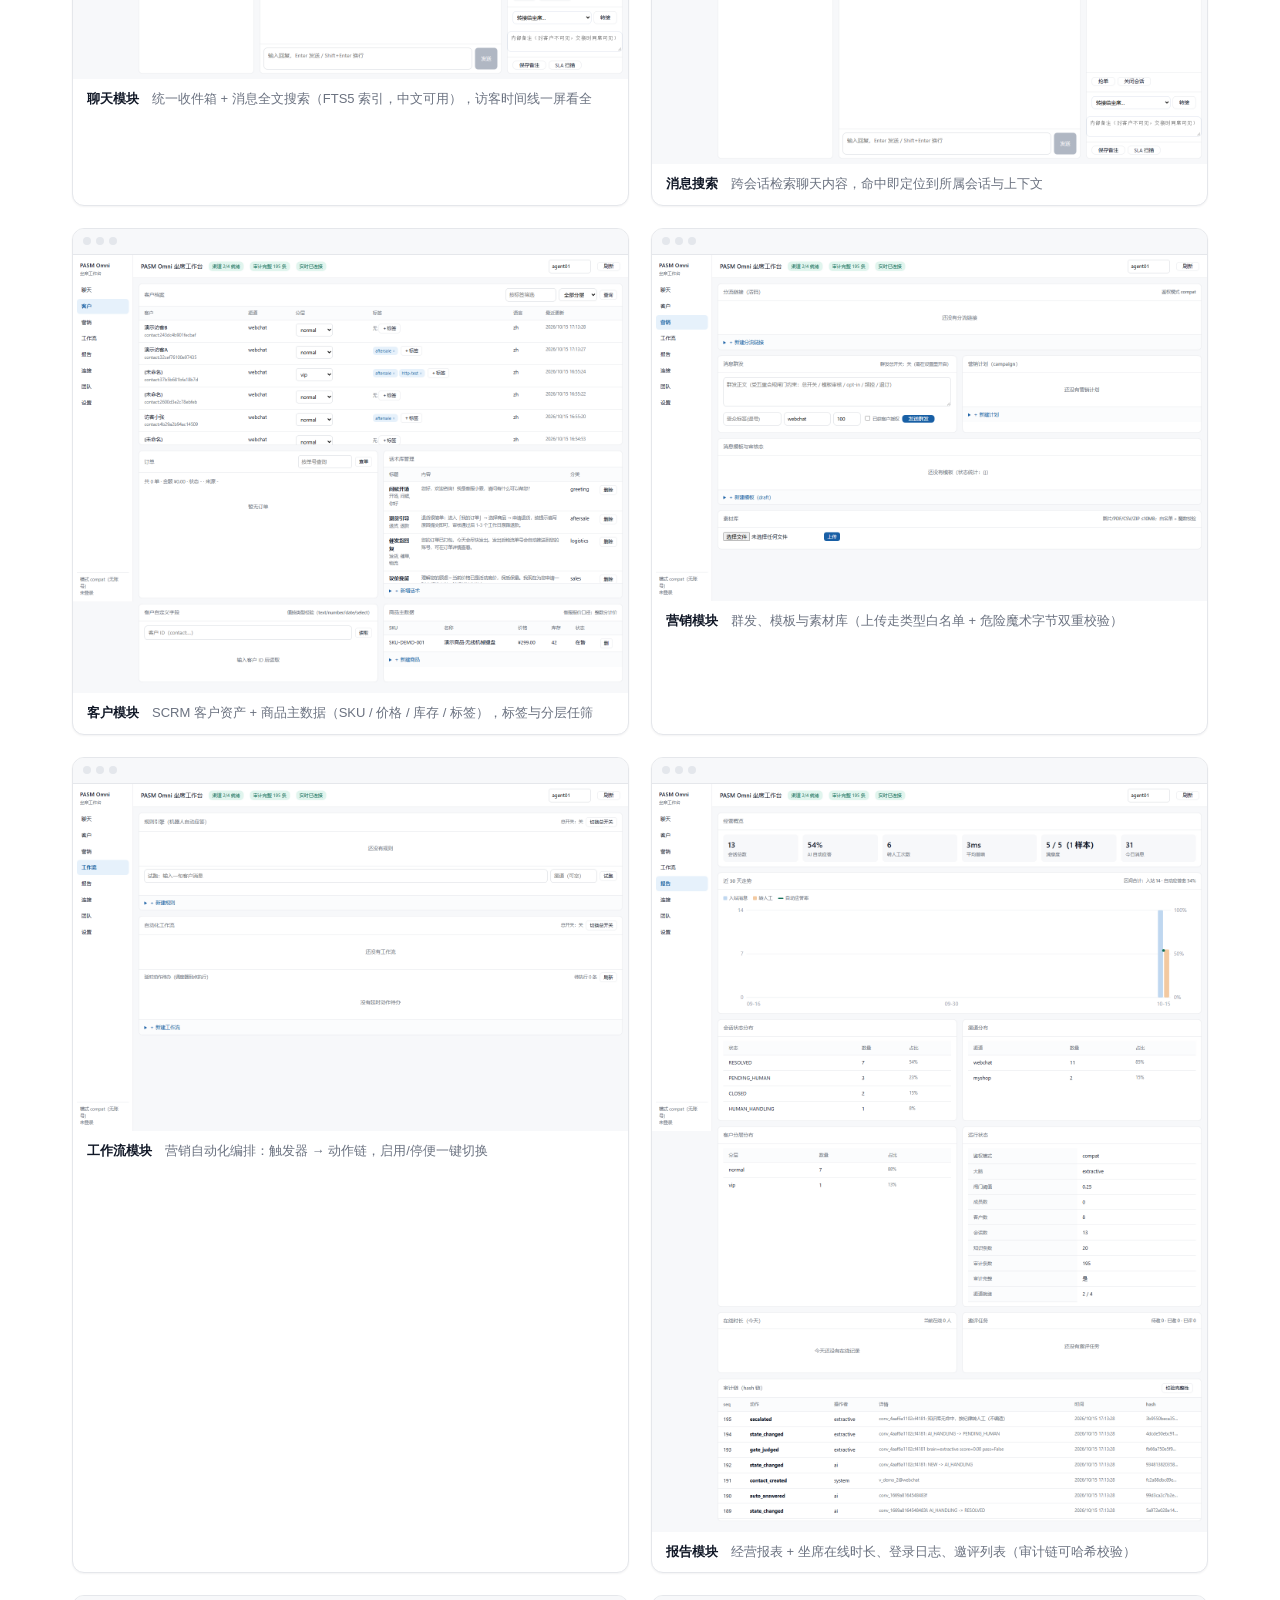
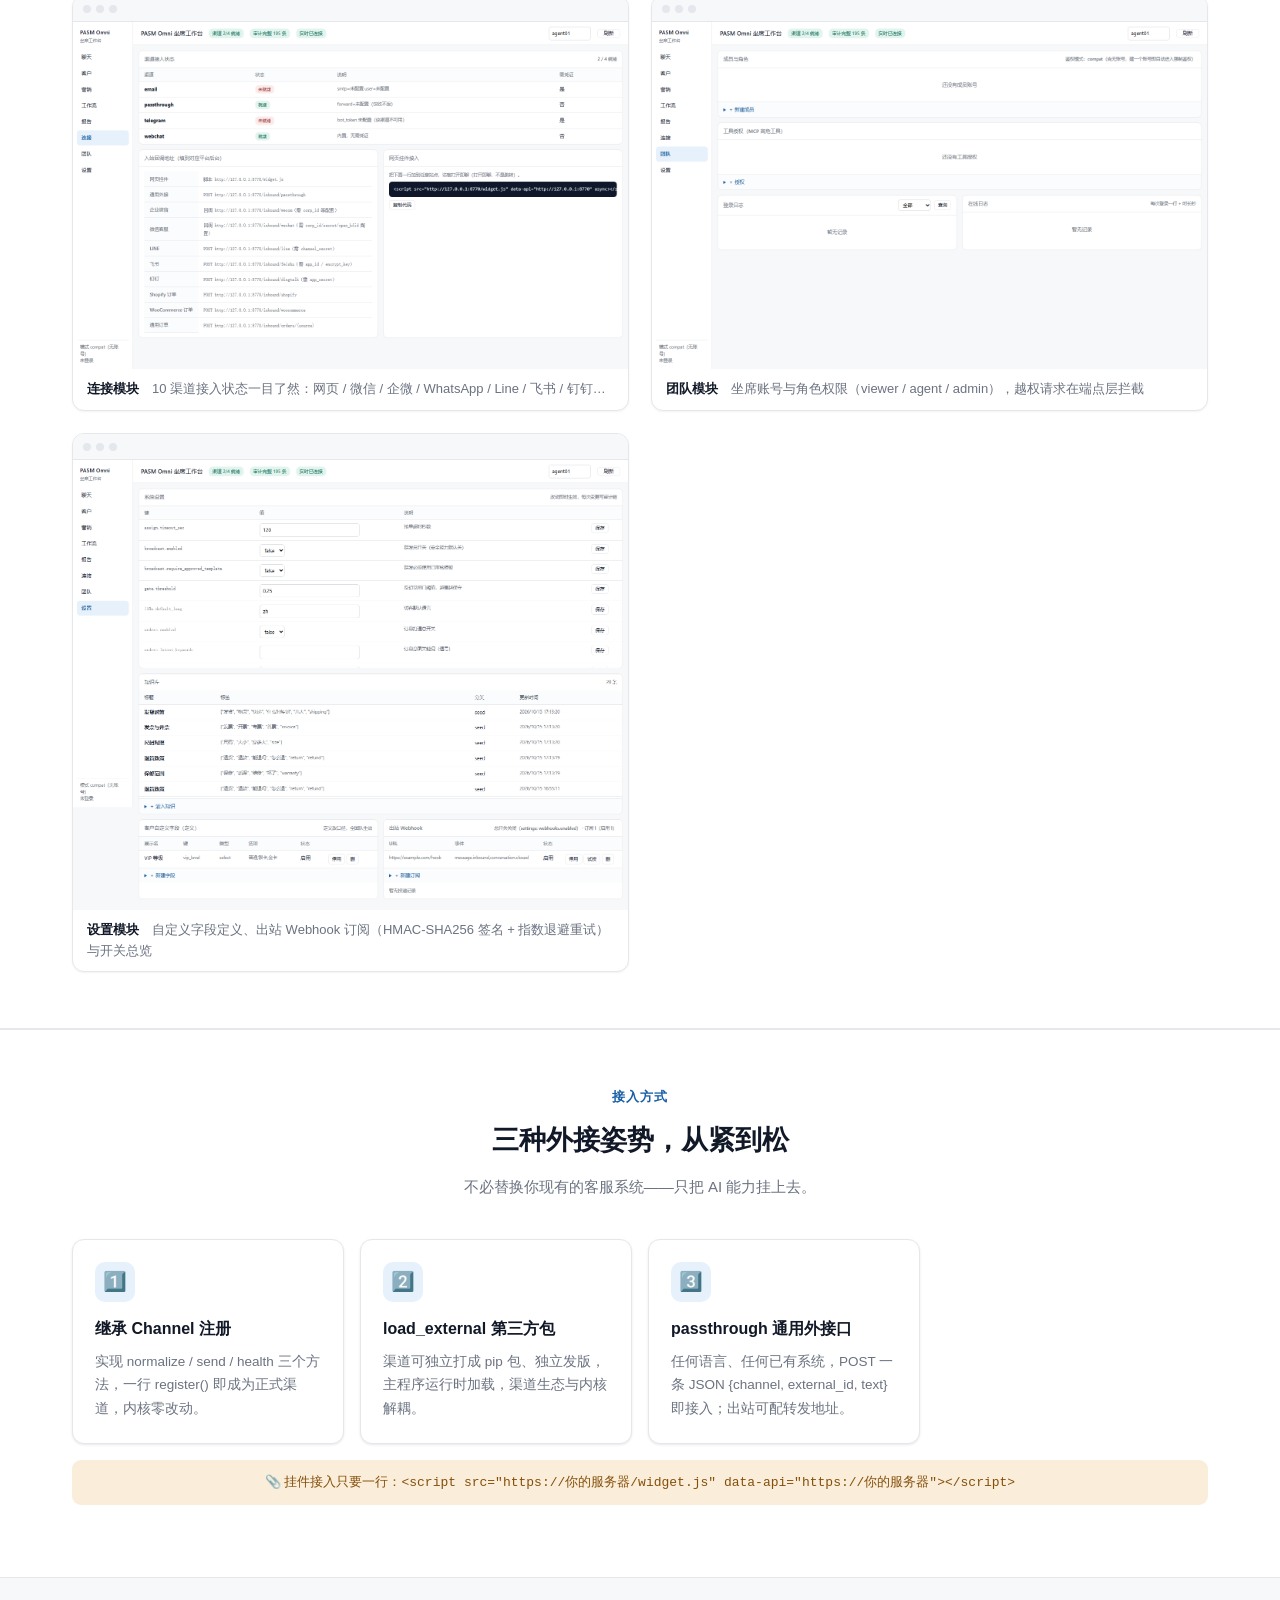
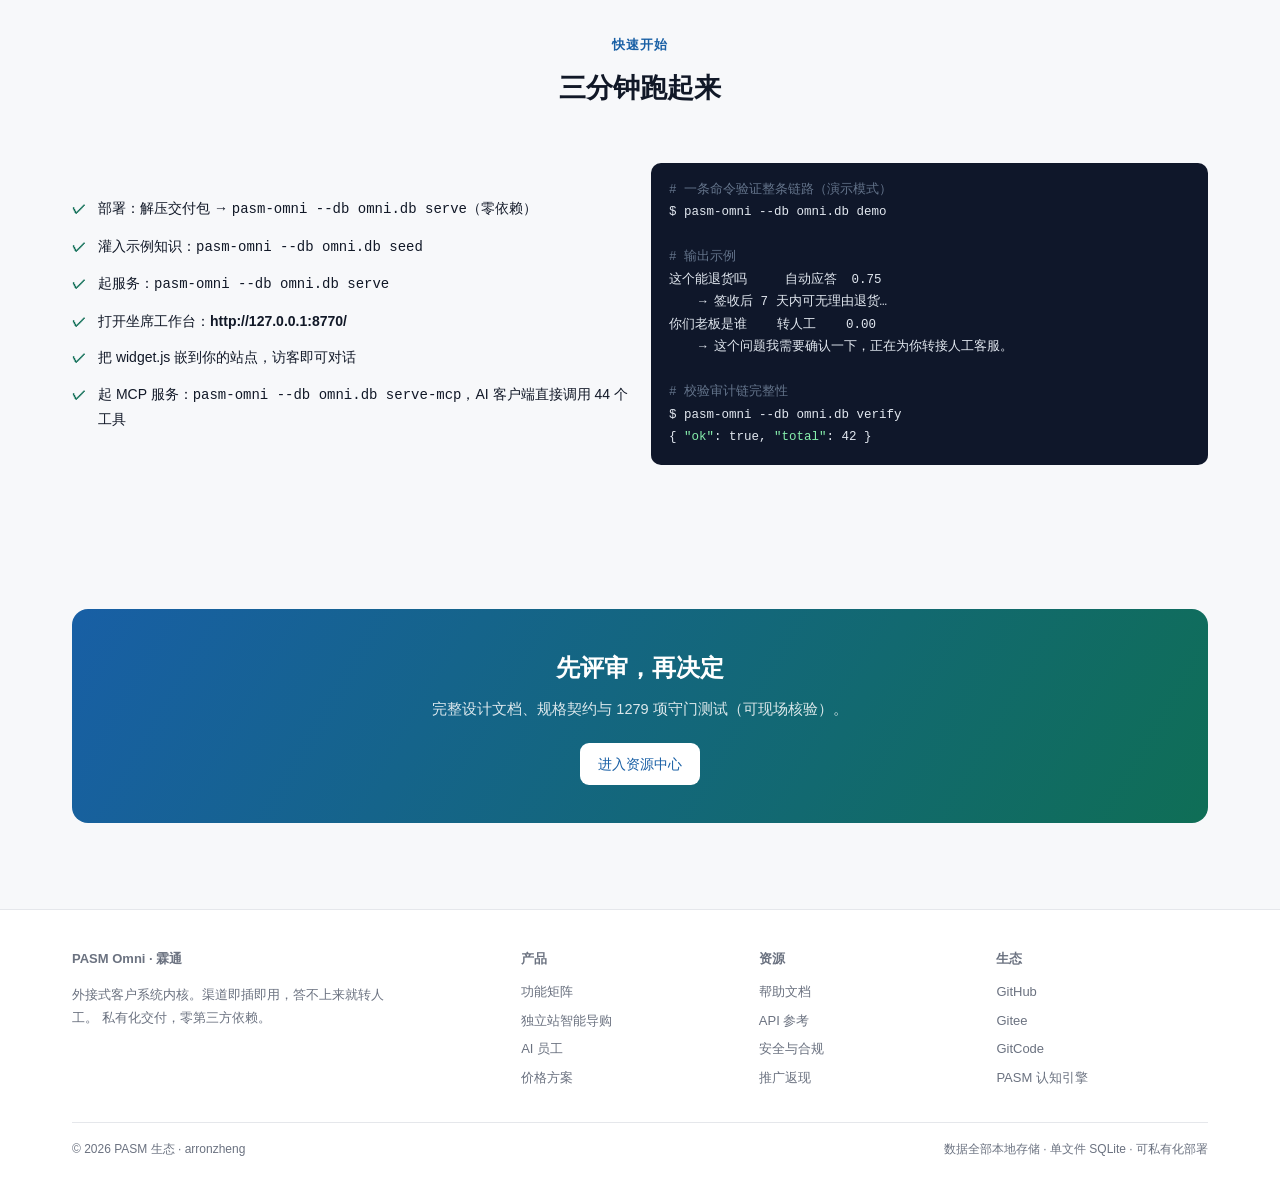
==== commit a75f451a: "同步站点与截图（2026-10-16 14:31）" ====
--- a/index.html
+++ b/index.html
@@ -66,7 +66,7 @@
 <!-- ============ 数据条 ============ -->
 <div class="stats" data-page-node-id="22Tw3ROP0xWe7QHXl8gbhG">
   <div class="wrap" data-page-node-id="vGQcNKYviVLgDQLDGhEqsw">
-    <div data-page-node-id="lYCY4Gp0DDqfr3FFEvQej7"><div class="n" data-page-node-id="ECaaDFsiVypt14SHJozntV">1271</div><div class="l" data-page-node-id="J91rXlqk6mL8lLIqAOI8Ho">项守门测试全绿</div></div>
+    <div data-page-node-id="lYCY4Gp0DDqfr3FFEvQej7"><div class="n" data-page-node-id="ECaaDFsiVypt14SHJozntV">1279</div><div class="l" data-page-node-id="J91rXlqk6mL8lLIqAOI8Ho">项守门测试全绿</div></div>
     <div data-page-node-id="hNg3zXiuanEDFuc1r7LsIe"><div class="n" data-page-node-id="k6Jsqs9PBOsUVg6CZZdYMF">0</div><div class="l" data-page-node-id="uF23lLeq14WNopgv9WhEKk">第三方依赖（标准库实现）</div></div>
     <div data-page-node-id="YjcoiCIrp7rKEmVw00oYfW"><div class="n" data-page-node-id="c6RJ12TKzEJ2uwyAlbEegu">30</div><div class="l" data-page-node-id="4bSNCz8OAAZYpp7z96a7Lk">个 MCP 工具直接调用</div></div>
     <div data-page-node-id="jBxhEVTY603qp8KxJBxSWy"><div class="n" data-page-node-id="wGExHQqg161wCgB8ezz1DQ">8</div><div class="l" data-page-node-id="XgDG2JQHxKpl8alOb4UMUF">内置渠道，外接不限</div></div>
@@ -285,7 +285,7 @@
   <div class="wrap" data-page-node-id="Qc84GFFPhCuVliylYa9rNX">
     <div class="cta-bar" data-page-node-id="SgY0csloDUkKRMnx6oI3Dr">
       <h2 data-page-node-id="1gudgSepnokl4I2l0PRvTx">先评审，再决定</h2>
-      <p data-page-node-id="DDiq28bOrAtzY59lZsFqxW">完整设计文档、规格契约与 1271 项守门测试（可现场核验）。</p>
+      <p data-page-node-id="DDiq28bOrAtzY59lZsFqxW">完整设计文档、规格契约与 1279 项守门测试（可现场核验）。</p>
       <a class="btn" href="resources.html" data-page-node-id="4ntRL2gmgMJsvFYhnYL0sX">进入资源中心</a>
     </div>
   </div>
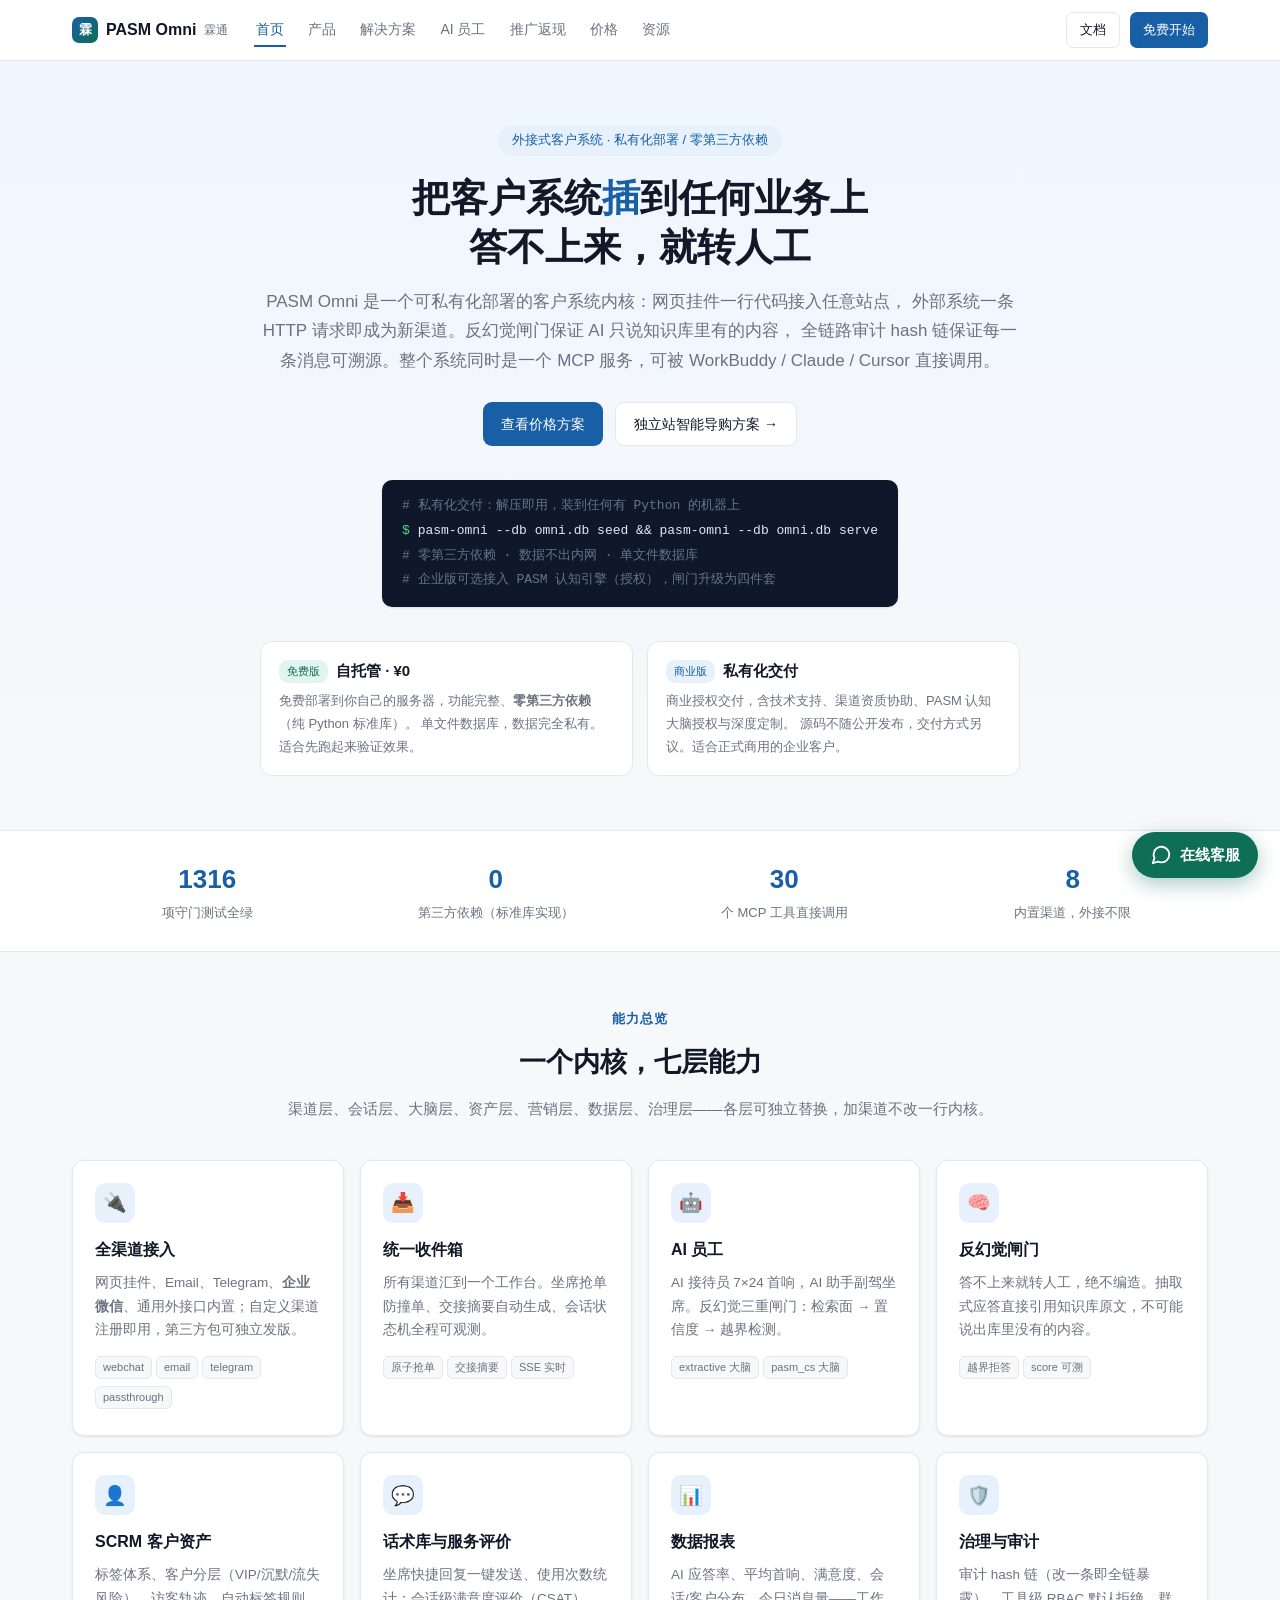
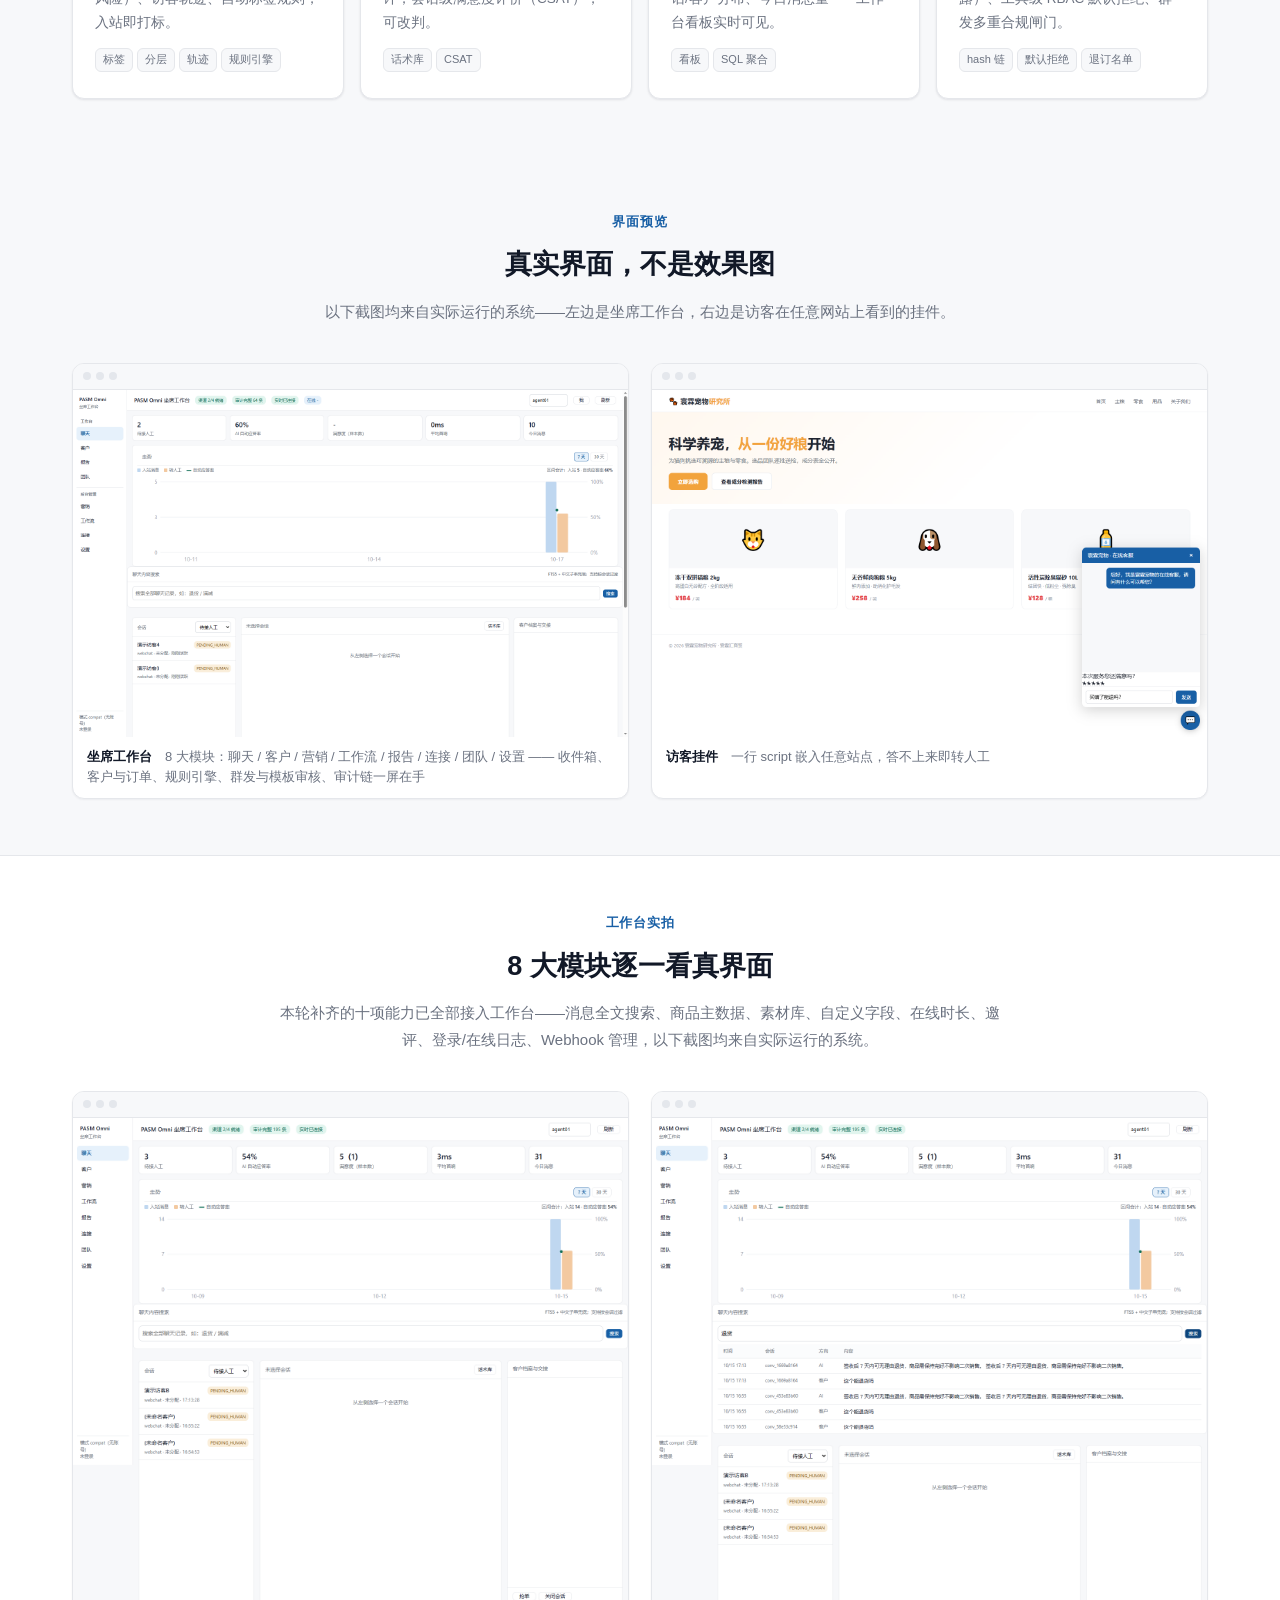
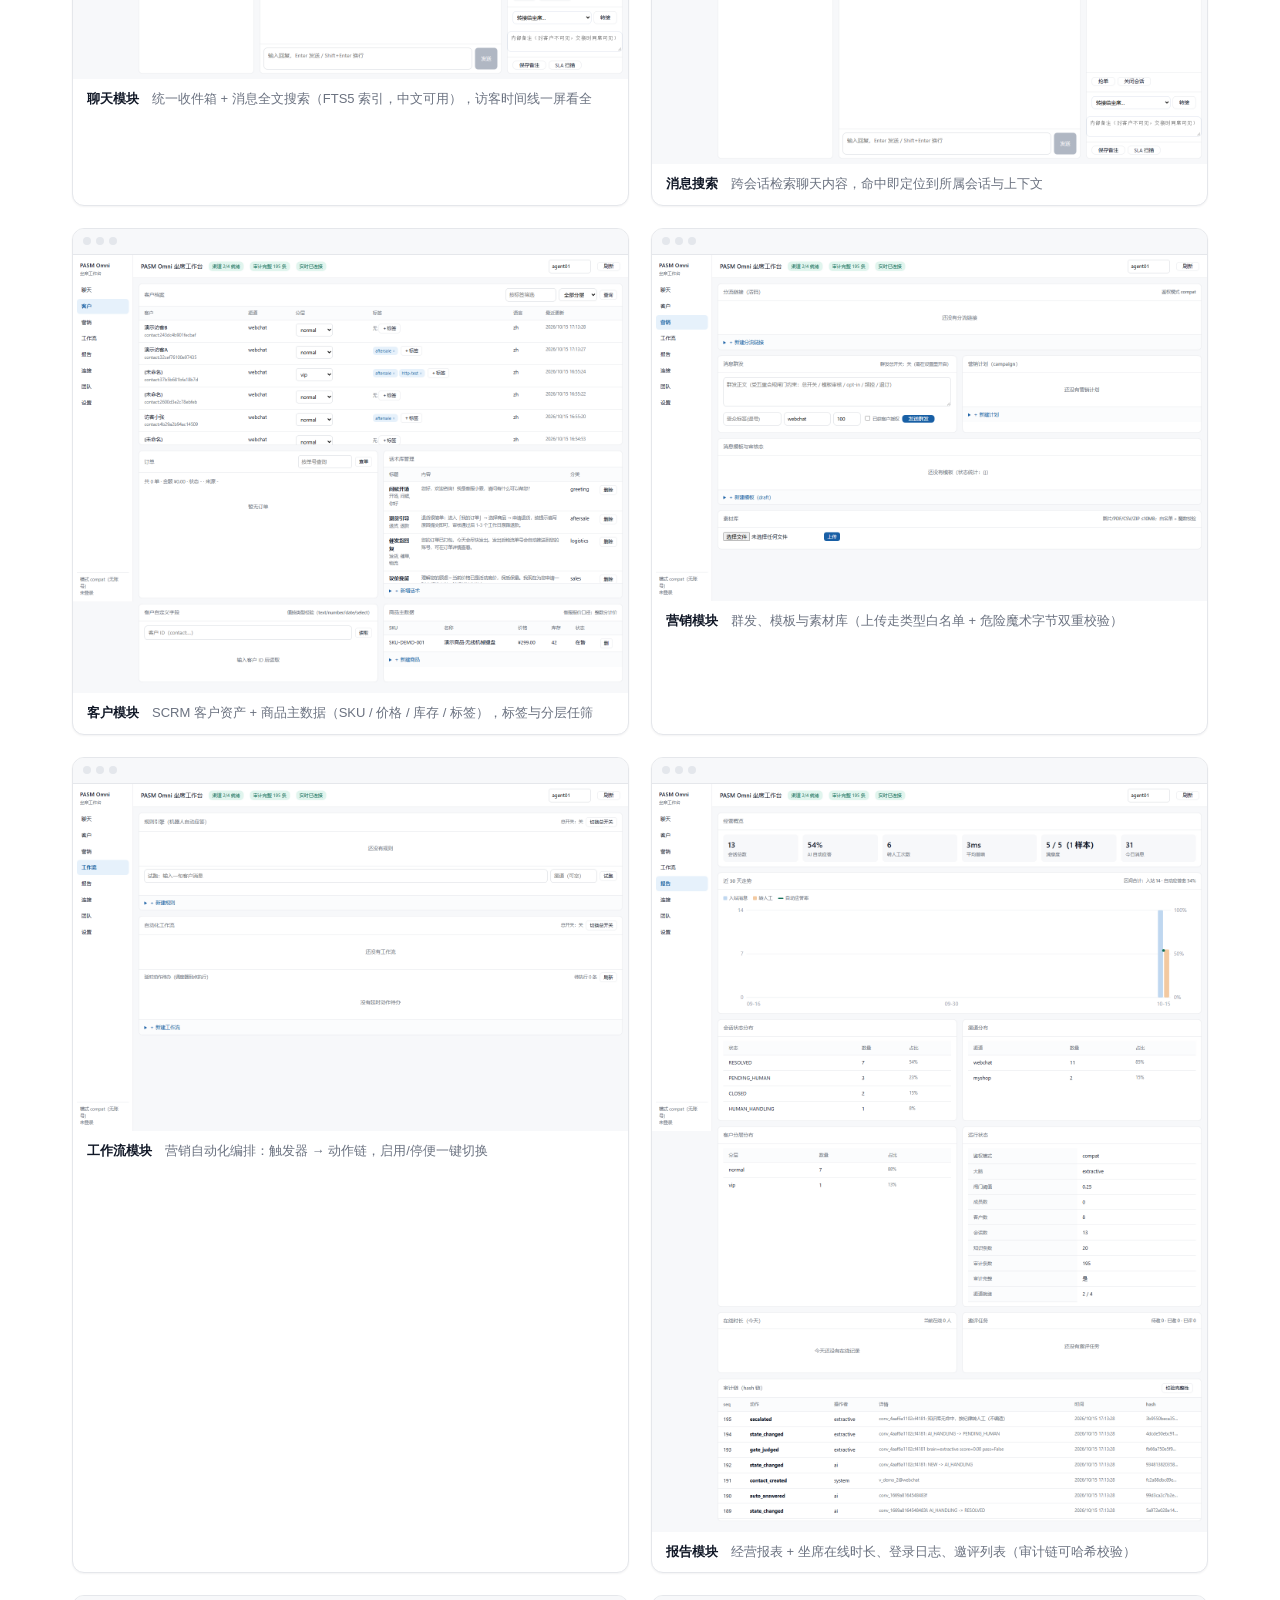
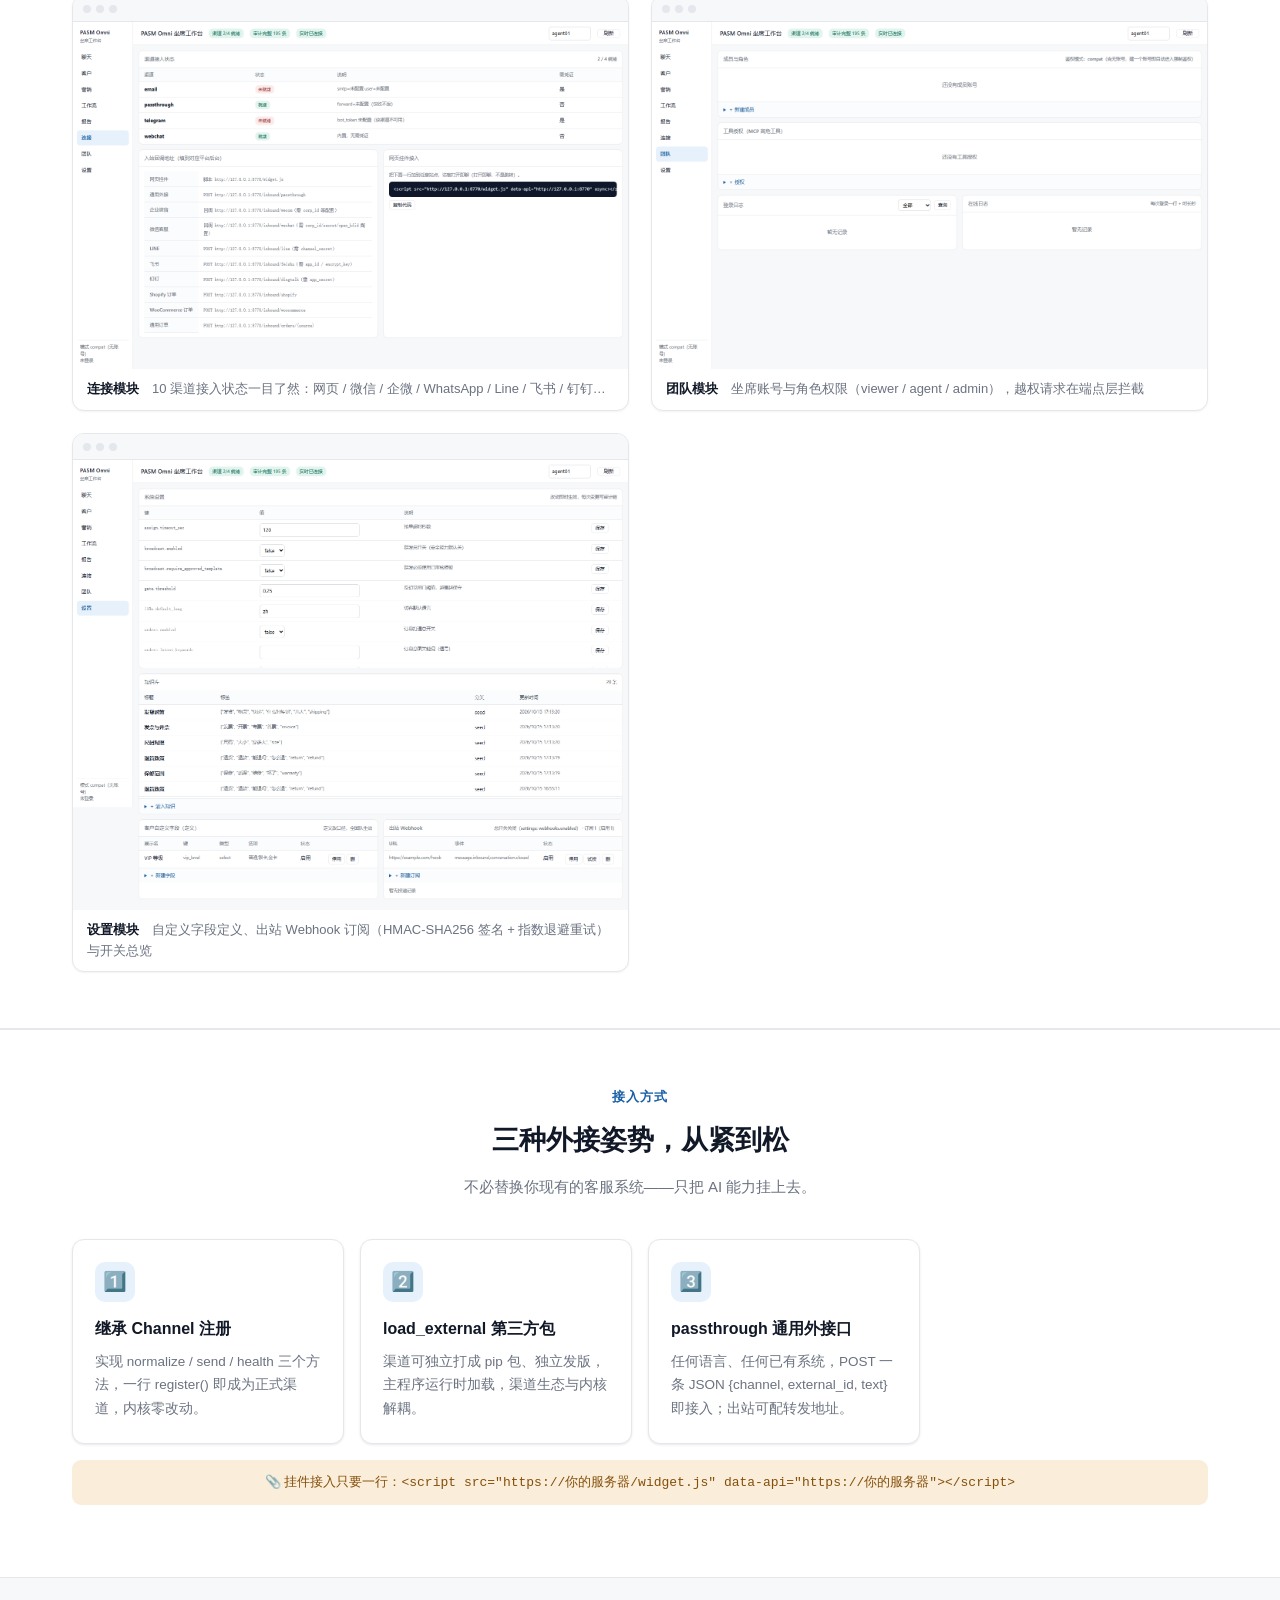
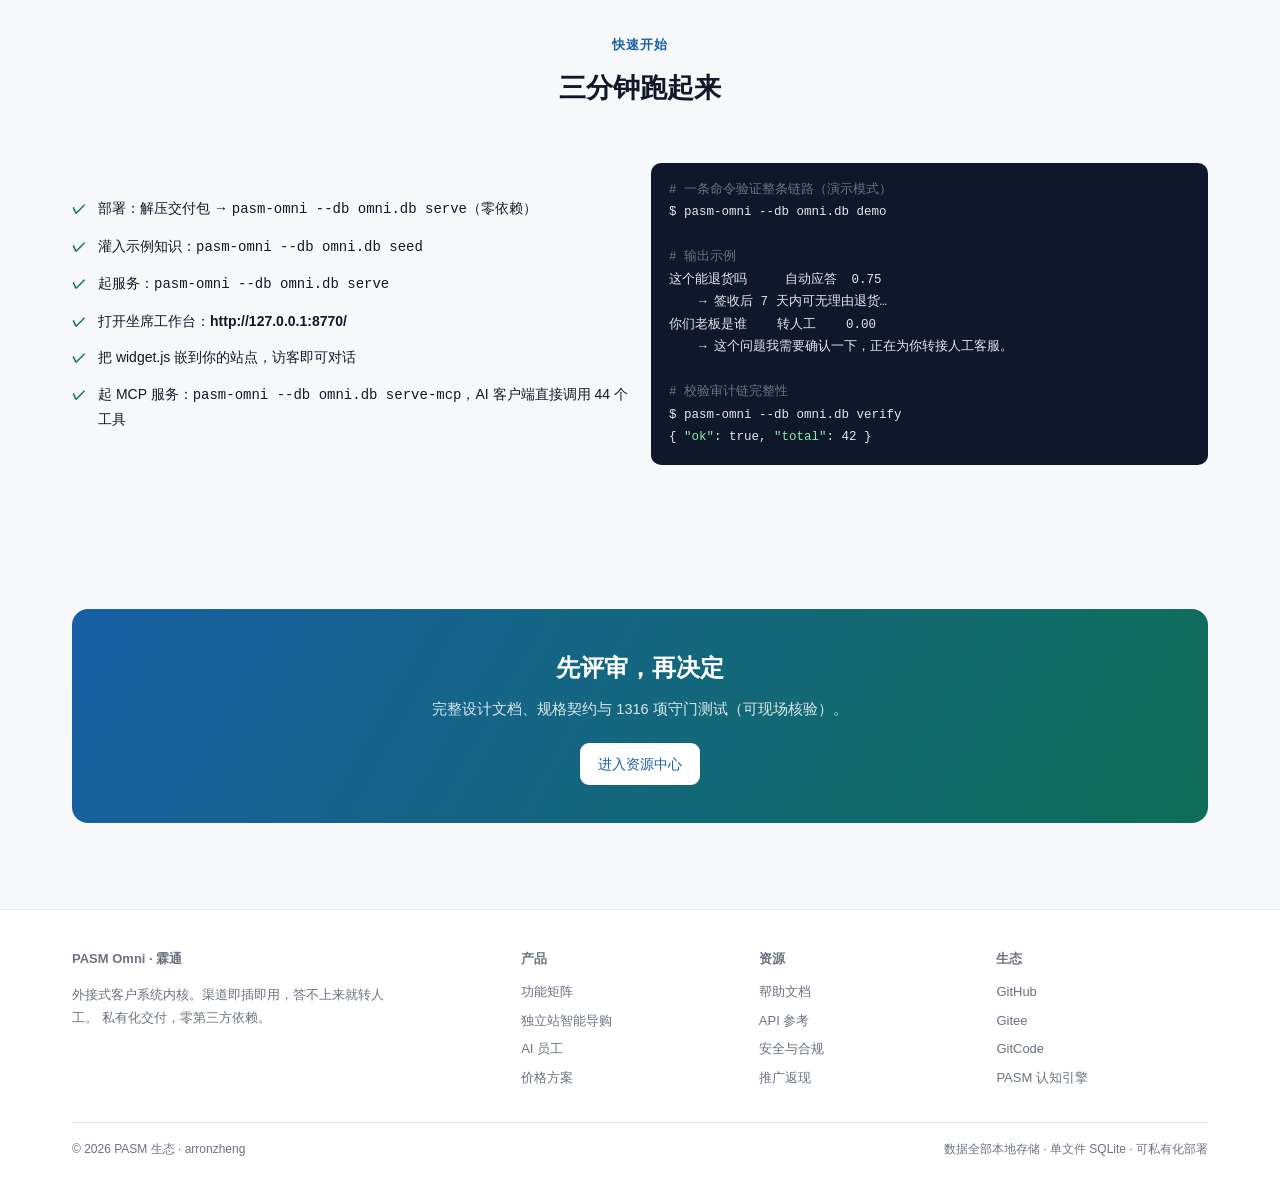
==== commit 9764dd89: "同步站点与截图（2026-10-17 12:26）" ====
--- a/index.html
+++ b/index.html
@@ -66,7 +66,7 @@
 <!-- ============ 数据条 ============ -->
 <div class="stats" data-page-node-id="22Tw3ROP0xWe7QHXl8gbhG">
   <div class="wrap" data-page-node-id="vGQcNKYviVLgDQLDGhEqsw">
-    <div data-page-node-id="lYCY4Gp0DDqfr3FFEvQej7"><div class="n" data-page-node-id="ECaaDFsiVypt14SHJozntV">1279</div><div class="l" data-page-node-id="J91rXlqk6mL8lLIqAOI8Ho">项守门测试全绿</div></div>
+    <div data-page-node-id="lYCY4Gp0DDqfr3FFEvQej7"><div class="n" data-page-node-id="ECaaDFsiVypt14SHJozntV">1316</div><div class="l" data-page-node-id="J91rXlqk6mL8lLIqAOI8Ho">项守门测试全绿</div></div>
     <div data-page-node-id="hNg3zXiuanEDFuc1r7LsIe"><div class="n" data-page-node-id="k6Jsqs9PBOsUVg6CZZdYMF">0</div><div class="l" data-page-node-id="uF23lLeq14WNopgv9WhEKk">第三方依赖（标准库实现）</div></div>
     <div data-page-node-id="YjcoiCIrp7rKEmVw00oYfW"><div class="n" data-page-node-id="c6RJ12TKzEJ2uwyAlbEegu">30</div><div class="l" data-page-node-id="4bSNCz8OAAZYpp7z96a7Lk">个 MCP 工具直接调用</div></div>
     <div data-page-node-id="jBxhEVTY603qp8KxJBxSWy"><div class="n" data-page-node-id="wGExHQqg161wCgB8ezz1DQ">8</div><div class="l" data-page-node-id="XgDG2JQHxKpl8alOb4UMUF">内置渠道，外接不限</div></div>
@@ -285,7 +285,7 @@
   <div class="wrap" data-page-node-id="Qc84GFFPhCuVliylYa9rNX">
     <div class="cta-bar" data-page-node-id="SgY0csloDUkKRMnx6oI3Dr">
       <h2 data-page-node-id="1gudgSepnokl4I2l0PRvTx">先评审，再决定</h2>
-      <p data-page-node-id="DDiq28bOrAtzY59lZsFqxW">完整设计文档、规格契约与 1279 项守门测试（可现场核验）。</p>
+      <p data-page-node-id="DDiq28bOrAtzY59lZsFqxW">完整设计文档、规格契约与 1316 项守门测试（可现场核验）。</p>
       <a class="btn" href="resources.html" data-page-node-id="4ntRL2gmgMJsvFYhnYL0sX">进入资源中心</a>
     </div>
   </div>
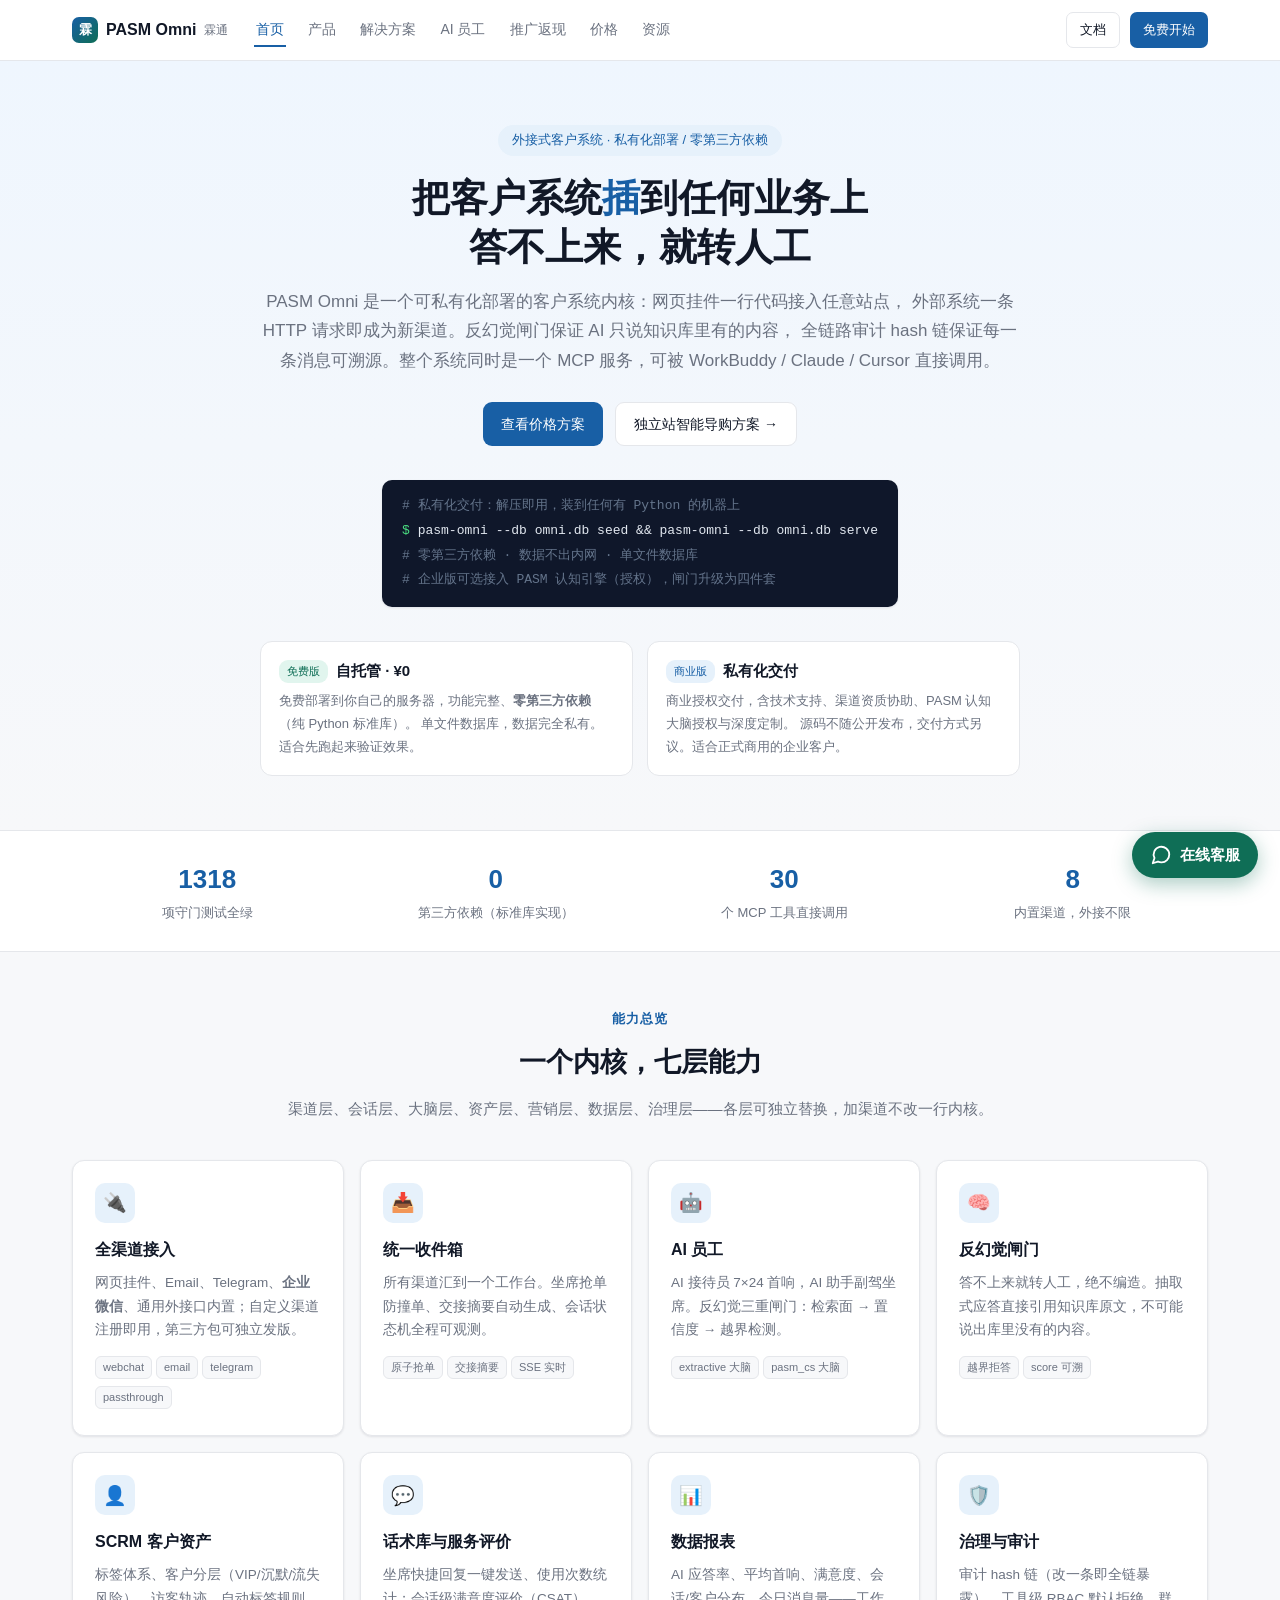
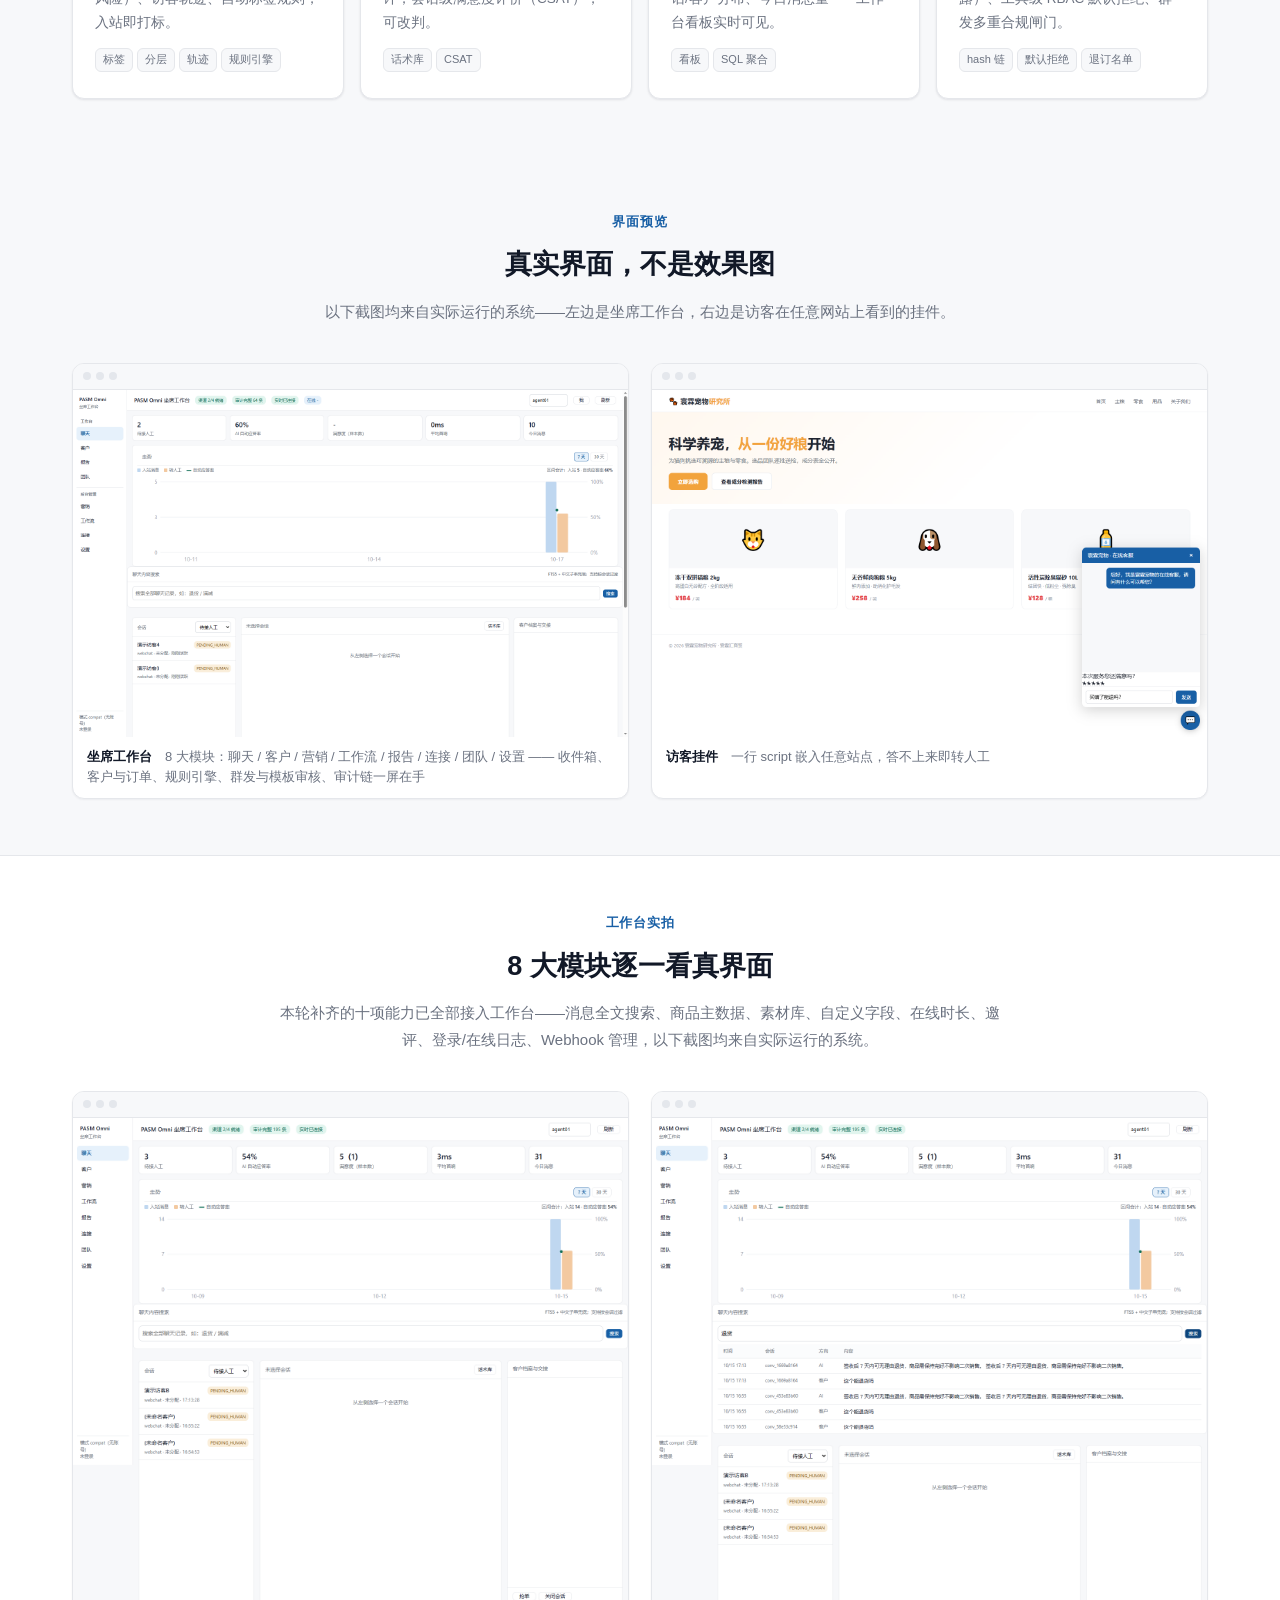
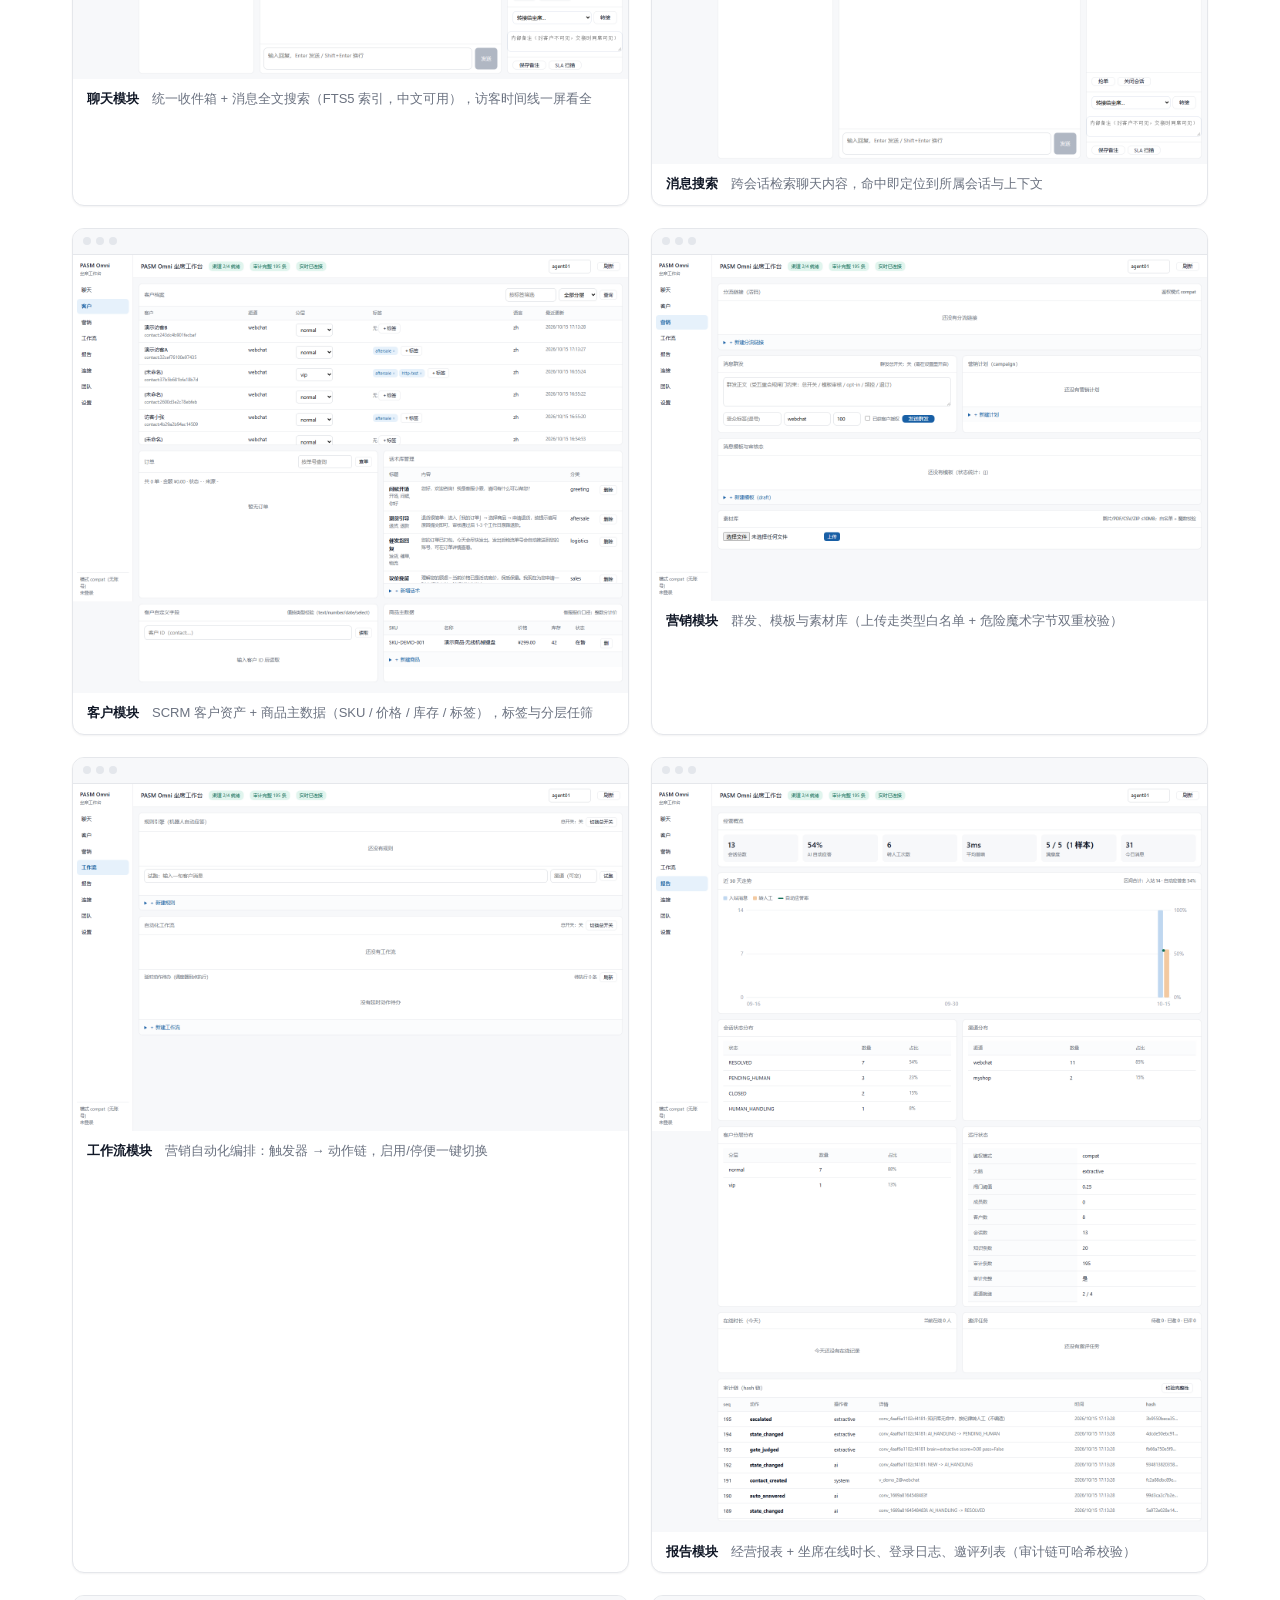
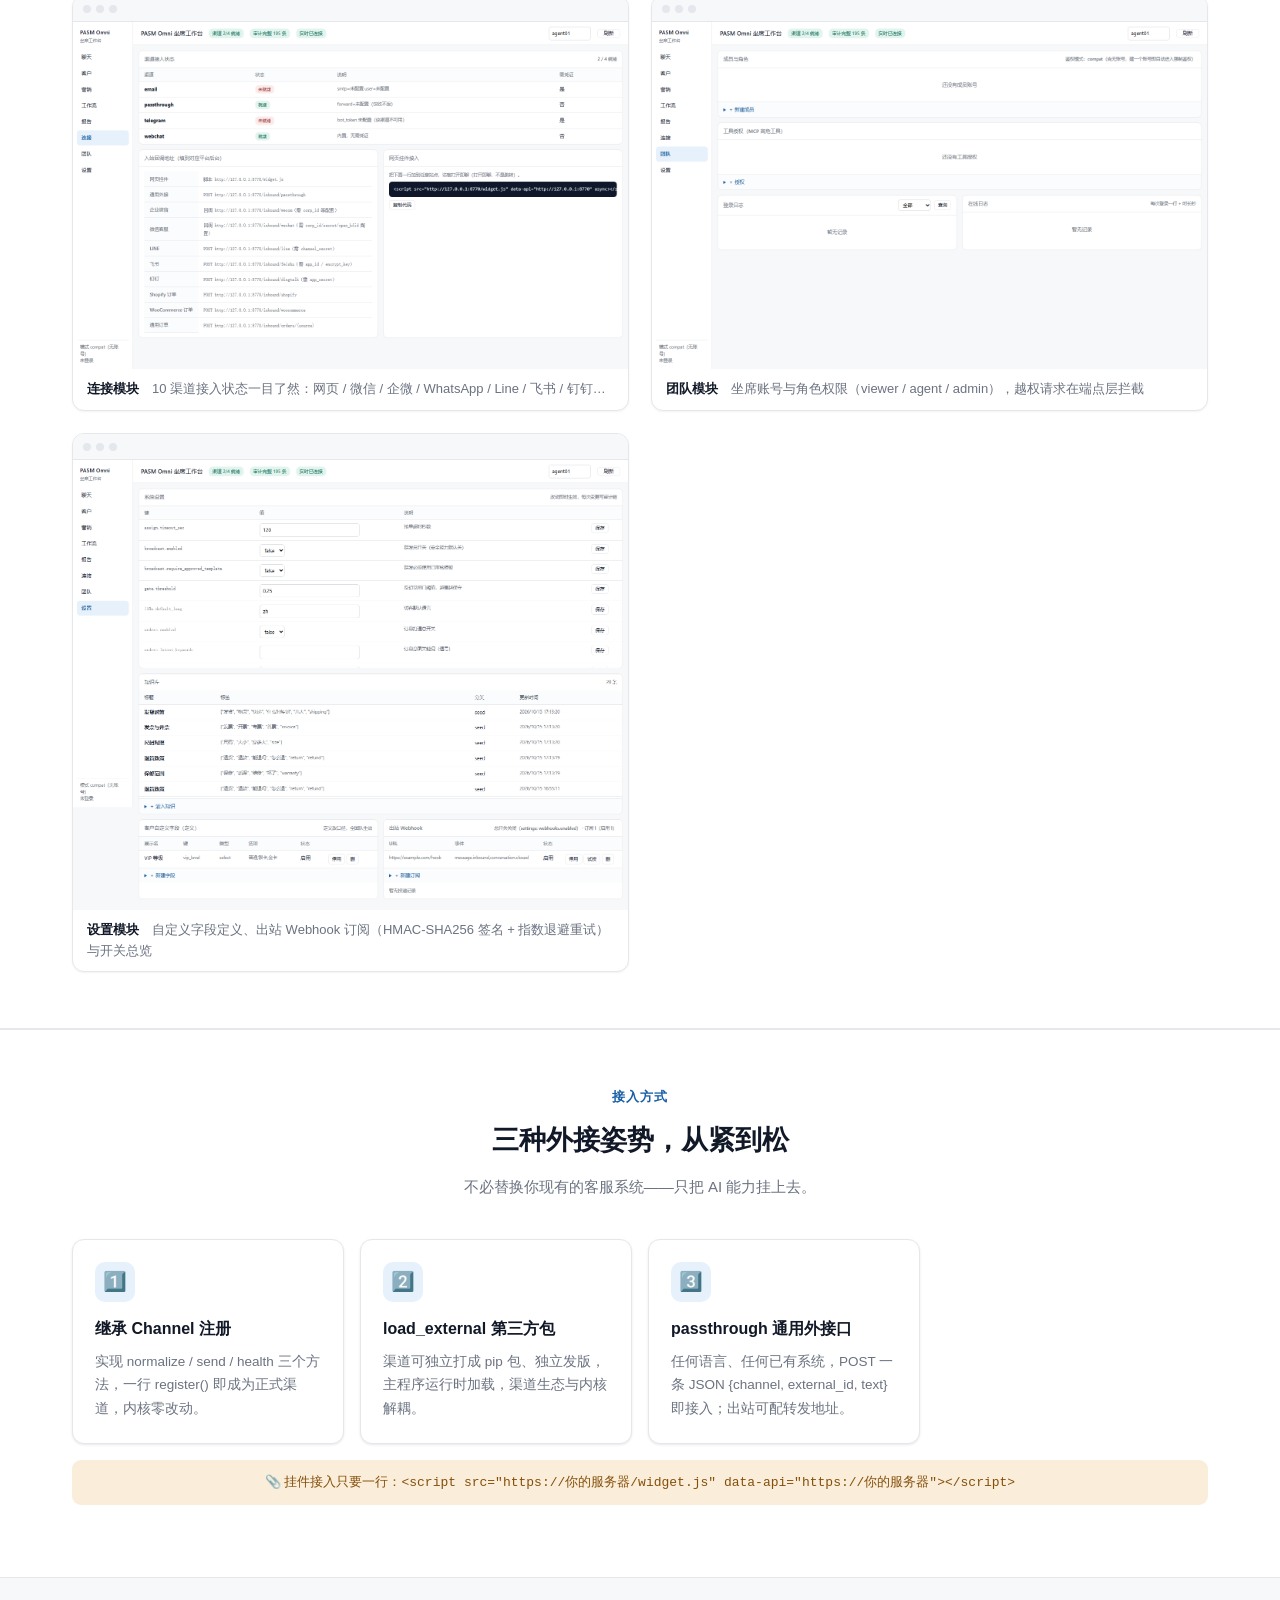
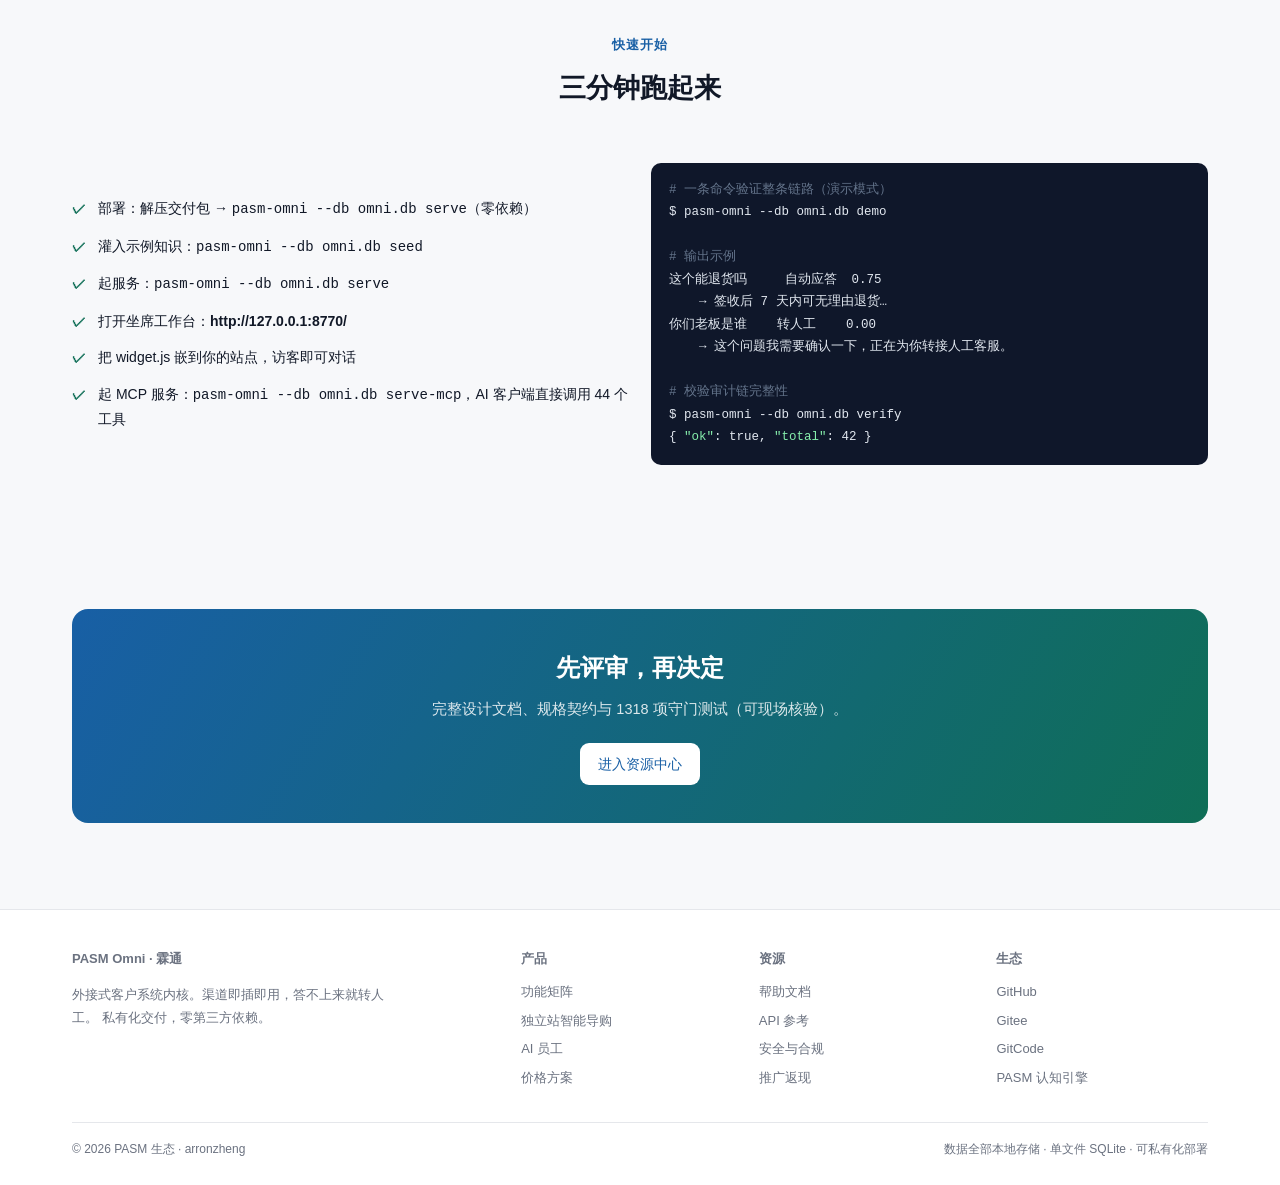
==== commit 7dfc13c2: "同步站点与截图（2026-11-03 12:15）" ====
--- a/index.html
+++ b/index.html
@@ -66,7 +66,7 @@
 <!-- ============ 数据条 ============ -->
 <div class="stats" data-page-node-id="22Tw3ROP0xWe7QHXl8gbhG">
   <div class="wrap" data-page-node-id="vGQcNKYviVLgDQLDGhEqsw">
-    <div data-page-node-id="lYCY4Gp0DDqfr3FFEvQej7"><div class="n" data-page-node-id="ECaaDFsiVypt14SHJozntV">1316</div><div class="l" data-page-node-id="J91rXlqk6mL8lLIqAOI8Ho">项守门测试全绿</div></div>
+    <div data-page-node-id="lYCY4Gp0DDqfr3FFEvQej7"><div class="n" data-page-node-id="ECaaDFsiVypt14SHJozntV">1318</div><div class="l" data-page-node-id="J91rXlqk6mL8lLIqAOI8Ho">项守门测试全绿</div></div>
     <div data-page-node-id="hNg3zXiuanEDFuc1r7LsIe"><div class="n" data-page-node-id="k6Jsqs9PBOsUVg6CZZdYMF">0</div><div class="l" data-page-node-id="uF23lLeq14WNopgv9WhEKk">第三方依赖（标准库实现）</div></div>
     <div data-page-node-id="YjcoiCIrp7rKEmVw00oYfW"><div class="n" data-page-node-id="c6RJ12TKzEJ2uwyAlbEegu">30</div><div class="l" data-page-node-id="4bSNCz8OAAZYpp7z96a7Lk">个 MCP 工具直接调用</div></div>
     <div data-page-node-id="jBxhEVTY603qp8KxJBxSWy"><div class="n" data-page-node-id="wGExHQqg161wCgB8ezz1DQ">8</div><div class="l" data-page-node-id="XgDG2JQHxKpl8alOb4UMUF">内置渠道，外接不限</div></div>
@@ -285,7 +285,7 @@
   <div class="wrap" data-page-node-id="Qc84GFFPhCuVliylYa9rNX">
     <div class="cta-bar" data-page-node-id="SgY0csloDUkKRMnx6oI3Dr">
       <h2 data-page-node-id="1gudgSepnokl4I2l0PRvTx">先评审，再决定</h2>
-      <p data-page-node-id="DDiq28bOrAtzY59lZsFqxW">完整设计文档、规格契约与 1316 项守门测试（可现场核验）。</p>
+      <p data-page-node-id="DDiq28bOrAtzY59lZsFqxW">完整设计文档、规格契约与 1318 项守门测试（可现场核验）。</p>
       <a class="btn" href="resources.html" data-page-node-id="4ntRL2gmgMJsvFYhnYL0sX">进入资源中心</a>
     </div>
   </div>
